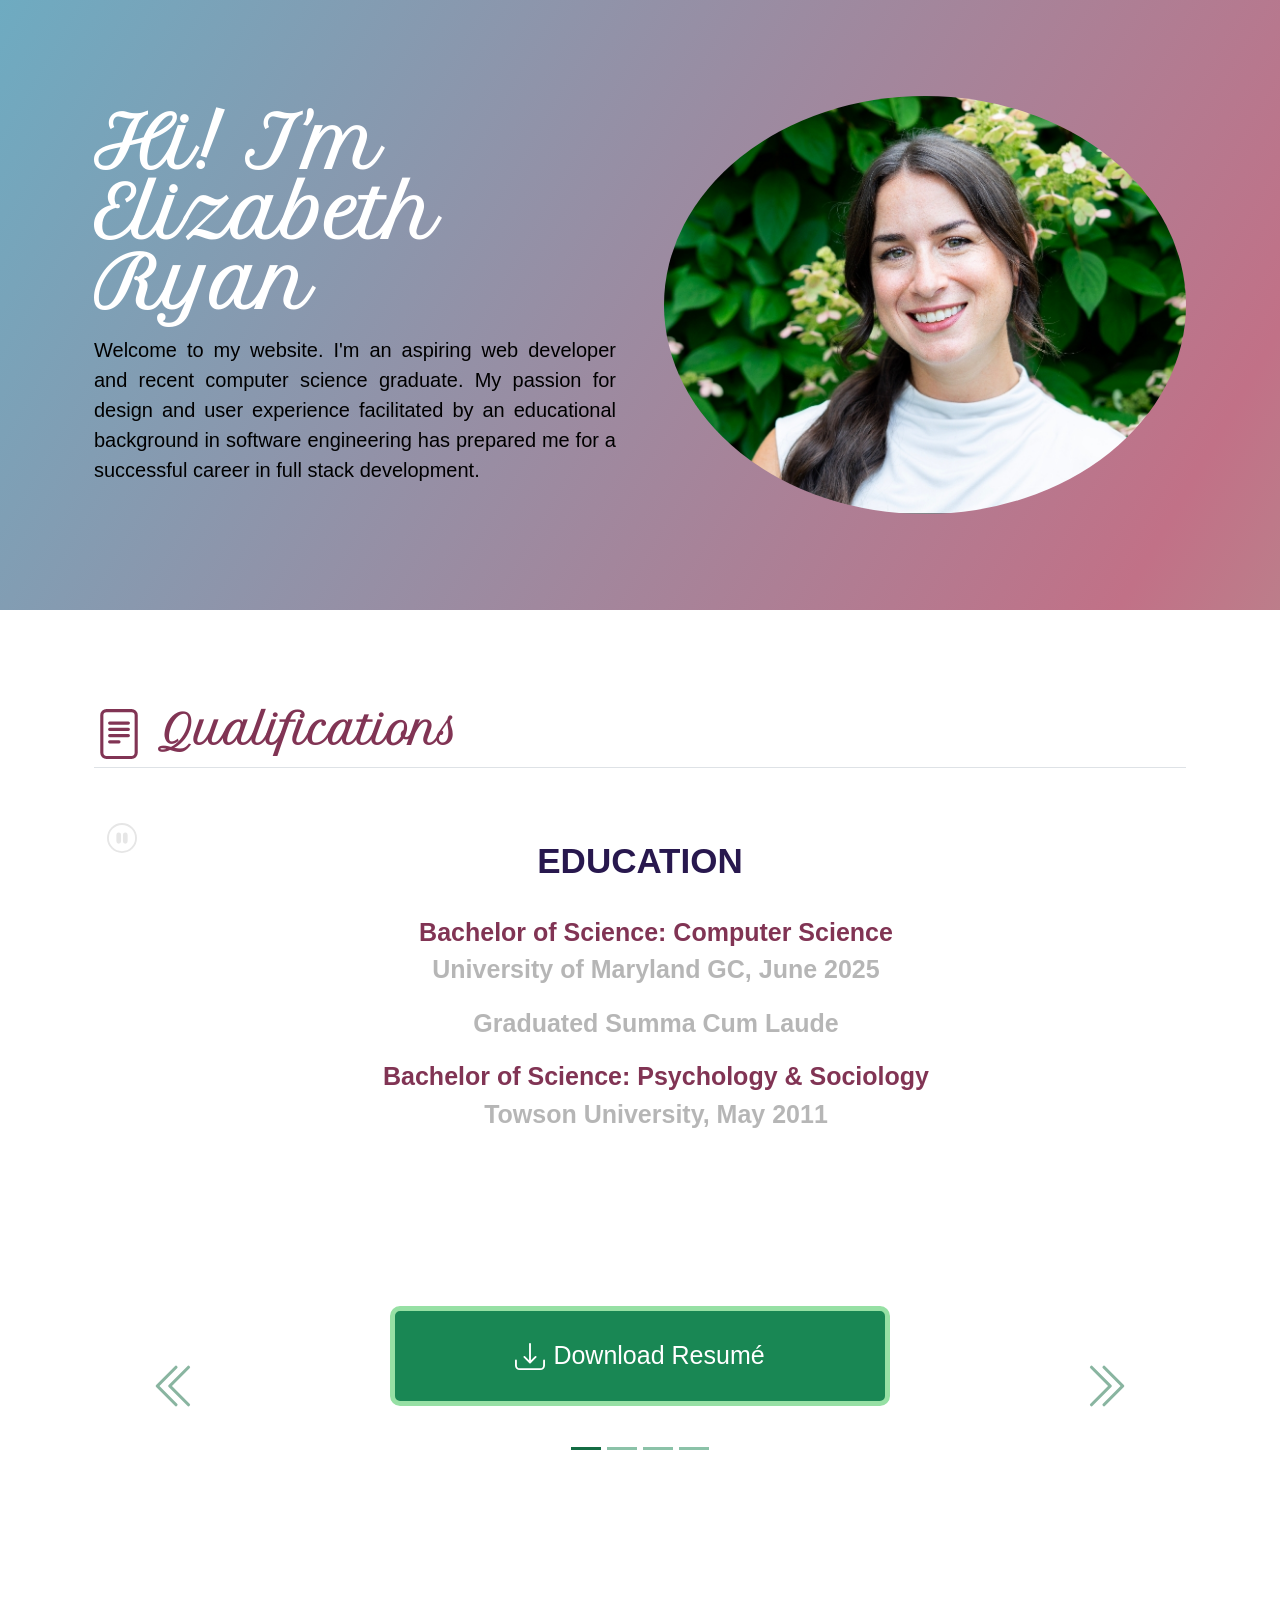
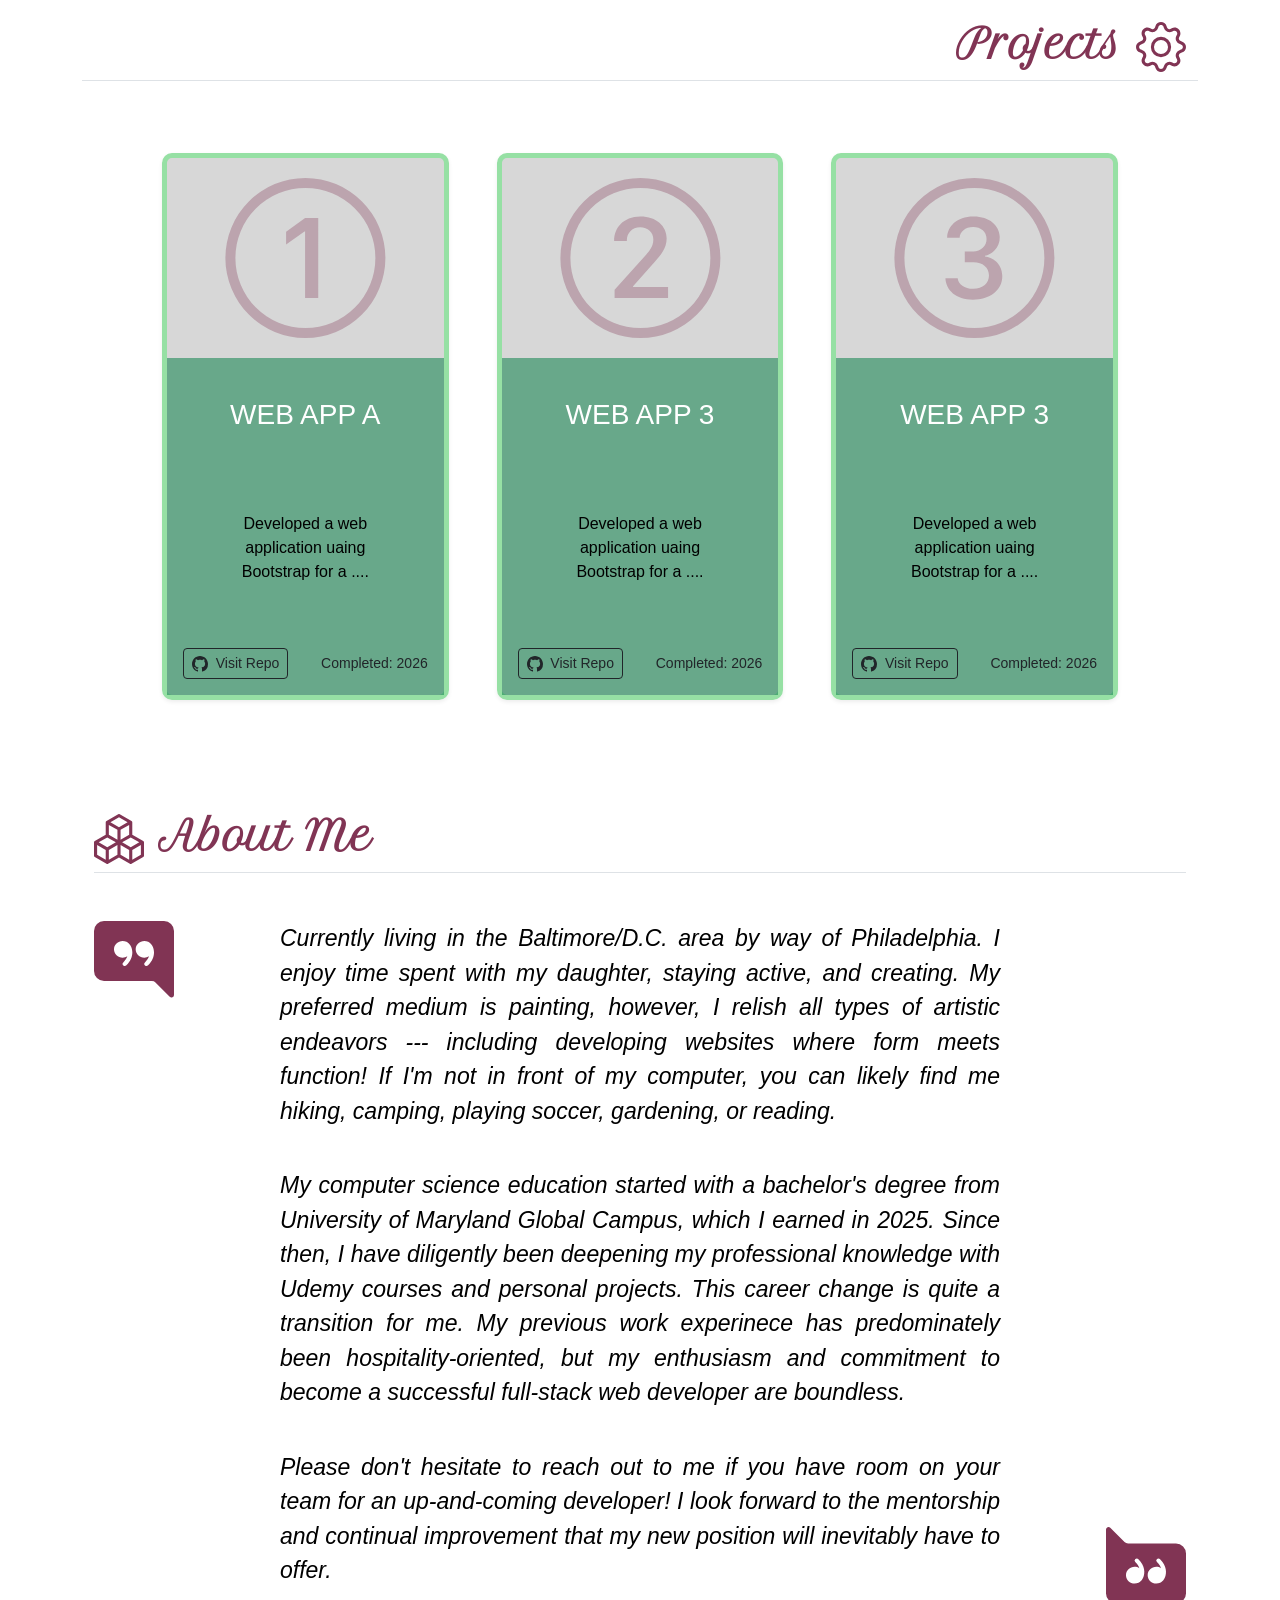
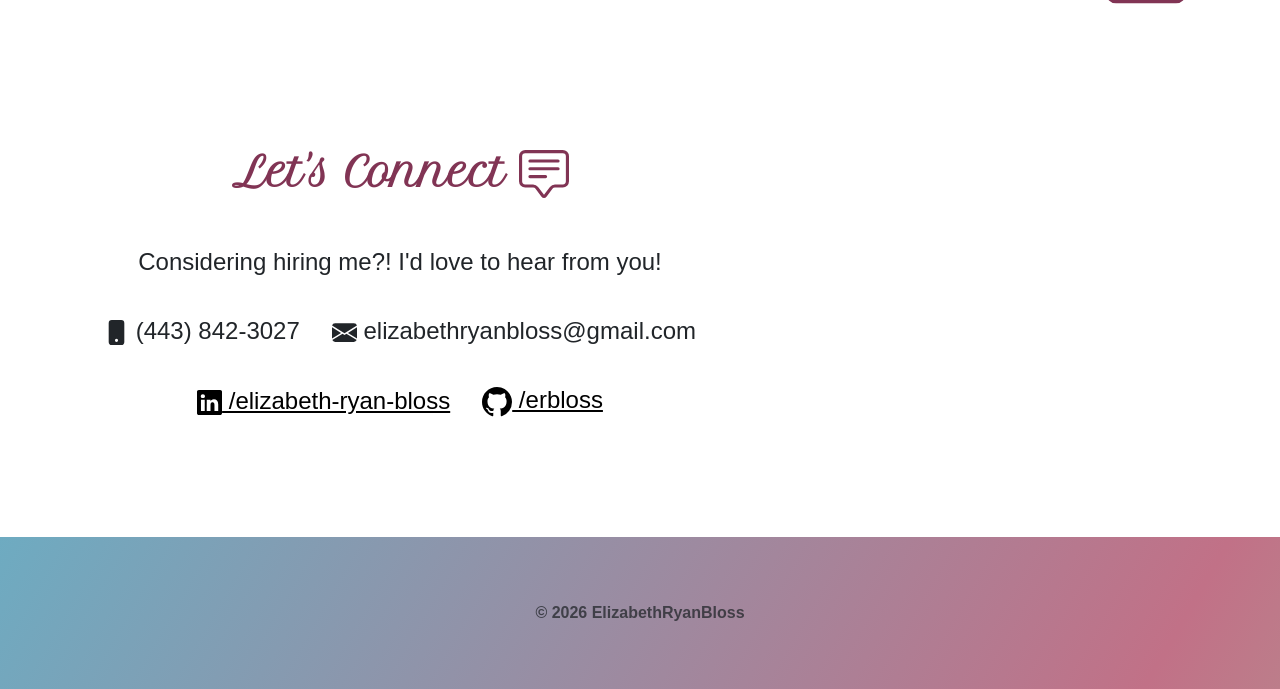
==== index.html @ 9e4987aa "initial commit" ====
<!DOCTYPE html>
<html lang="en">
<head>
    <meta charset="UTF-8">
    <meta name="viewport" content="width=device-width, initial-scale=1.0">
    <title>Elizabeth Ryan Bloss</title>

    <link href="https://cdn.jsdelivr.net/npm/bootstrap@5.3.8/dist/css/bootstrap.min.css" rel="stylesheet" integrity="sha384-sRIl4kxILFvY47J16cr9ZwB07vP4J8+LH7qKQnuqkuIAvNWLzeN8tE5YBujZqJLB" crossorigin="anonymous">

    <link rel="stylesheet" href="./style.css">

    <link rel="preconnect" href="https://fonts.googleapis.com">
    <link rel="preconnect" href="https://fonts.gstatic.com" crossorigin>
    <link href="https://fonts.googleapis.com/css2?family=Petit+Formal+Script&display=swap" rel="stylesheet">
</head>

<body>
    <!-- INTRO: hero section w/ background info -->
    <section id="title" class="gradient-background">
        <div class="container intro-container col-xxl-8 px-4 py-5"> 
            <div class="row flex-lg-row-reverse align-items-center g-5 py-5"> 
                <div class="col-10 col-sm-12 col-lg-6"> 
                    <img src="./images/Headshot_2025.jpg" class="d-block mx-lg-auto img-fluid profile-img" alt="profile picture" width="700" height="500" loading="lazy"> 
                </div> 
                <div class="col-lg-6"> 
                    <h1 class="fw-bold lh-1 mb-3">Hi! I'm Elizabeth Ryan</h1> 
                    <p class="lead">Welcome to my website. I'm an aspiring web developer and recent computer science graduate.  My passion for design and user experience facilitated by an educational background in software engineering has prepared me for a successful career in full stack development. </p> 
                </div> 
            </div> 
        </div>
    </section>

    <!-- Qualifications: education, cerctificates, professional links (github, linkedin, resume pdf)-->
    <section id="qualifications" class="qualifications-section">
        <div class="container px-4 py-5  mt-5" id="featured-3"> 
            <h2 class="pb-2 border-bottom">
                <svg xmlns="http://www.w3.org/2000/svg" width="50" height="50" fill="currentColor" class="bi bi-file-text" viewBox="0 0 16 16">
                    <path d="M5 4a.5.5 0 0 0 0 1h6a.5.5 0 0 0 0-1zm-.5 2.5A.5.5 0 0 1 5 6h6a.5.5 0 0 1 0 1H5a.5.5 0 0 1-.5-.5M5 8a.5.5 0 0 0 0 1h6a.5.5 0 0 0 0-1zm0 2a.5.5 0 0 0 0 1h3a.5.5 0 0 0 0-1z"/>
                    <path d="M2 2a2 2 0 0 1 2-2h8a2 2 0 0 1 2 2v12a2 2 0 0 1-2 2H4a2 2 0 0 1-2-2zm10-1H4a1 1 0 0 0-1 1v12a1 1 0 0 0 1 1h8a1 1 0 0 0 1-1V2a1 1 0 0 0-1-1"/>
                </svg><strong> Qualifications</strong></h2> 
            <div id="myCarousel" class="carousel slide" data-bs-ride="carousel"> 
                <div class="carousel-indicators"> 
                    
                    <button type="button" data-bs-target="#myCarousel" data-bs-slide-to="0" class="active" aria-label="Slide 1" aria-current="true" fill="#e6e6e6"></button> 
                    <button type="button" data-bs-target="#myCarousel" data-bs-slide-to="1" aria-label="Slide 2" class=""></button> 
                    <button type="button" data-bs-target="#myCarousel" data-bs-slide-to="2" aria-label="Slide 3" class=""></button> 
                    <button type="button" data-bs-target="#myCarousel" data-bs-slide-to="3" aria-label="Slide 4" class=""></button>   
                    
                </div>
                

                <div class="carousel-inner"> 

                <div class="carousel-item active"> 
                    <h3><strong>EDUCATION</strong></h3> 
                    <ul>
                        <li>Bachelor of Science: Computer Science
                            <p>University of Maryland GC, June 2025</p>
                            <p>Graduated Summa Cum Laude</p>
                        </li>
                        <li>Bachelor of Science: Psychology & Sociology
                            <p>Towson University, May 2011</p>
                        </li>
                    </ul>
                </div> 

                <div class="carousel-item"> 
                    <h3 class="text-body-emphasis"><strong>CERTIFICATES</strong></h3> 
                    <ul>
                        <li>Complete Full Stack Web Development Bootcamp
                            <p>Udemy, May 2026</p>
                        </li>
                        <li>AI Engineer Core Track: LLM Engineering, RAG, QLoRA, Agents
                            <p>Udemy, January 2026</p>
                        </li>
                    </ul>        
                </div> 

                <div class="carousel-item">
                    <div class="row px-2 px-md-5">
                        <h3 class="text-body-emphasis"><strong>PROGRAMMING TOOLS</strong></h3>

                        <div class="tool-list col-12 col-md-4 col-sm-2">
                            <h4><strong>Frameworks</strong></h4>
                                <p>React</p>
                                <p>Bootstrap</p>
                                <p>Node.js</p>
                                <p>Flask</p>
                        </div>

                        <div class="tool-list col-12 col-md-4 col-sm-2">
                            <h4><strong>Languages</strong></h4>
                                <p>Python</p>
                                <p>Java</p>
                                <p>JavaScript</p>                            
                                <p>HTML</p>
                                <p>CSS</p>
                                <p>C++</p>
                        </div>

                        <div class="tool-list col-12 col-md-4 col-sm-2">
                            <h4><strong>Databases</strong></h4>
                                <p>SQLite</p>
                                <p>PostgreSQL</p>
                                <p>Supabase</p>
                        </div>
                    </div>
                </div>

                <div class="carousel-item">
                    <div class="container text-center">
                        <h3 class="text-body-emphasis mb-4"><strong>RELEVANT SKILLS</strong></h3>

                        <div class="row justify-content-center">
                            <div class="col-12 col-md-4">
                                <p>Responsive Design</p>
                                <p>Software Development</p>
                                <p>LLMs</p>
                                <p>Problem-Solving</p>
                            </div>

                            <div class="col-12 col-md-4">
                                <p>Data Structures + Algorithms</p>
                                <p>Testing + Debugging</p>
                                <p>Agile + CI/CD + Version Control</p>
                                <p>RESTful API's</p>
                            </div>
                        </div>
                    </div>
                </div>

            <button class="carousel-control-prev align-items-end" type="button"data-bs-target="#myCarousel" data-bs-slide="prev"> 
                <svg xmlns="http://www.w3.org/2000/svg" width="50" height="60" fill="#146c43" class="bi bi-chevron-double-left" viewBox="0 0 16 16">
                <path fill-rule="evenodd" d="M8.354 1.646a.5.5 0 0 1 0 .708L2.707 8l5.647 5.646a.5.5 0 0 1-.708.708l-6-6a.5.5 0 0 1 0-.708l6-6a.5.5 0 0 1 .708 0"/>
                <path fill-rule="evenodd" d="M12.354 1.646a.5.5 0 0 1 0 .708L6.707 8l5.647 5.646a.5.5 0 0 1-.708.708l-6-6a.5.5 0 0 1 0-.708l6-6a.5.5 0 0 1 .708 0"/>
                </svg>
                <span class="visually-hidden">Previous</span> 
            </button> 

            <button class="carousel-control-next align-items-end" type="button" data-bs-target="#myCarousel" data-bs-slide="next"> 
                <svg xmlns="http://www.w3.org/2000/svg" width="50" height="60" fill="#146c43" class="bi bi-chevron-double-right" viewBox="0 0 16 16">
                <path fill-rule="evenodd" d="M3.646 1.646a.5.5 0 0 1 .708 0l6 6a.5.5 0 0 1 0 .708l-6 6a.5.5 0 0 1-.708-.708L9.293 8 3.646 2.354a.5.5 0 0 1 0-.708"/>
                <path fill-rule="evenodd" d="M7.646 1.646a.5.5 0 0 1 .708 0l6 6a.5.5 0 0 1 0 .708l-6 6a.5.5 0 0 1-.708-.708L13.293 8 7.646 2.354a.5.5 0 0 1 0-.708"/>
                </svg>
                <span class="visually-hidden">Next</span> 
            </button> 

            <button id="pauseBtn" class="btn me-2">
                <svg xmlns="http://www.w3.org/2000/svg" width="30" height="30" fill="#e6e6e6" class="bi bi-pause-circle" viewBox="0 0 16 16">
                    <path d="M8 15A7 7 0 1 1 8 1a7 7 0 0 1 0 14m0 1A8 8 0 1 0 8 0a8 8 0 0 0 0 16"/>
                    <path d="M5 6.25a1.25 1.25 0 1 1 2.5 0v3.5a1.25 1.25 0 1 1-2.5 0zm3.5 0a1.25 1.25 0 1 1 2.5 0v3.5a1.25 1.25 0 1 1-2.5 0z"/>
                </svg>
            </button>
            
            <div class="resume-btn btn-success">
                <a href="./assets/Resume_ElizabethBloss.pdf" download class="btn btn-success d-inline-flex align-items-center gap-2">
                    <svg xmlns="http://www.w3.org/2000/svg" width="30" height="30" fill="#fff" class="bi bi-download" viewBox="0 0 16 16">
                        <path d="M.5 9.9a.5.5 0 0 1 .5.5v2.6A1.5 1.5 0 0 0 2.5 14.5h11a1.5 1.5 0 0 0 1.5-1.5v-2.6a.5.5 0 0 1 1 0v2.6A2.5 2.5 0 0 1 13.5 15.5h-11A2.5 2.5 0 0 1 0 13v-2.6a.5.5 0 0 1 .5-.5"/>
                        <path d="M7.646 11.854a.5.5 0 0 0 .708 0l3-3a.5.5 0 0 0-.708-.708L8.5 10.293V1.5a.5.5 0 0 0-1 0v8.793L5.354 8.146a.5.5 0 1 0-.708.708z"/>
                    </svg> Download Resumé
                </a>
            </div>
        </div> 
    </section>
  
    <!-- PROJECT SHOWCASE: description and links -->
    <section id="projects" class="project-section">
        <div class="container px-4 py-5"> 
            <!-- Three columns of text --> 
            <div class="row mt-5"> 
                <h2 class="pb-2 border-bottom"><strong>Projects </strong>
                    <svg xmlns="http://www.w3.org/2000/svg" width="50" height="50" fill="currentColor" class="bi bi-gear" viewBox="0 0 16 16">
                        <path d="M8 4.754a3.246 3.246 0 1 0 0 6.492 3.246 3.246 0 0 0 0-6.492M5.754 8a2.246 2.246 0 1 1 4.492 0 2.246 2.246 0 0 1-4.492 0"/>
                        <path d="M9.796 1.343c-.527-1.79-3.065-1.79-3.592 0l-.094.319a.873.873 0 0 1-1.255.52l-.292-.16c-1.64-.892-3.433.902-2.54 2.541l.159.292a.873.873 0 0 1-.52 1.255l-.319.094c-1.79.527-1.79 3.065 0 3.592l.319.094a.873.873 0 0 1 .52 1.255l-.16.292c-.892 1.64.901 3.434 2.541 2.54l.292-.159a.873.873 0 0 1 1.255.52l.094.319c.527 1.79 3.065 1.79 3.592 0l.094-.319a.873.873 0 0 1 1.255-.52l.292.16c1.64.893 3.434-.902 2.54-2.541l-.159-.292a.873.873 0 0 1 .52-1.255l.319-.094c1.79-.527 1.79-3.065 0-3.592l-.319-.094a.873.873 0 0 1-.52-1.255l.16-.292c.893-1.64-.902-3.433-2.541-2.54l-.292.159a.873.873 0 0 1-1.255-.52zm-2.633.283c.246-.835 1.428-.835 1.674 0l.094.319a1.873 1.873 0 0 0 2.693 1.115l.291-.16c.764-.415 1.6.42 1.184 1.185l-.159.292a1.873 1.873 0 0 0 1.116 2.692l.318.094c.835.246.835 1.428 0 1.674l-.319.094a1.873 1.873 0 0 0-1.115 2.693l.16.291c.415.764-.42 1.6-1.185 1.184l-.291-.159a1.873 1.873 0 0 0-2.693 1.116l-.094.318c-.246.835-1.428.835-1.674 0l-.094-.319a1.873 1.873 0 0 0-2.692-1.115l-.292.16c-.764.415-1.6-.42-1.184-1.185l.159-.291A1.873 1.873 0 0 0 1.945 8.93l-.319-.094c-.835-.246-.835-1.428 0-1.674l.319-.094A1.873 1.873 0 0 0 3.06 4.377l-.16-.292c-.415-.764.42-1.6 1.185-1.184l.292.159a1.873 1.873 0 0 0 2.692-1.115z"/>
                    </svg></h2>
                <div class="project-row pt-10">

                   <div class="row row-cols-1 row-cols-sm-2 row-cols-md-3 g-3"> 
                    
                    <div class="col d-flex justify-content-center"> 
                        <div class="card shadow-sm"> 
                            <svg xmlns="http://www.w3.org/2000/svg" class="bi bi-1-circle" viewBox="0 0 16 16">
                                <path d="M1 8a7 7 0 1 0 14 0A7 7 0 0 0 1 8m15 0A8 8 0 1 1 0 8a8 8 0 0 1 16 0M9.283 4.002V12H7.971V5.338h-.065L6.072 6.656V5.385l1.899-1.383z"/>
                            </svg> 
                            <div class="card-body"> 
                                <h3>WEB APP A</h3>
                                <p class="card-text">Developed a web application uaing Bootstrap for a ....</p> 
                                <div class="d-flex justify-content-between align-items-center"> 
                                    <div class="btn-group"> 
                                        <button type="button" class="btn btn-sm btn-outline-dark">
                                            <svg xmlns="http://www.w3.org/2000/svg" width="16" height="16" fill="currentColor" class="bi bi-github" viewBox="0 0 16 16">
                                                <path d="M8 0C3.58 0 0 3.58 0 8c0 3.54 2.29 6.53 5.47 7.59.4.07.55-.17.55-.38 0-.19-.01-.82-.01-1.49-2.01.37-2.53-.49-2.69-.94-.09-.23-.48-.94-.82-1.13-.28-.15-.68-.52-.01-.53.63-.01 1.08.58 1.23.82.72 1.21 1.87.87 2.33.66.07-.52.28-.87.51-1.07-1.78-.2-3.64-.89-3.64-3.95 0-.87.31-1.59.82-2.15-.08-.2-.36-1.02.08-2.12 0 0 .67-.21 2.2.82.64-.18 1.32-.27 2-.27s1.36.09 2 .27c1.53-1.04 2.2-.82 2.2-.82.44 1.1.16 1.92.08 2.12.51.56.82 1.27.82 2.15 0 3.07-1.87 3.75-3.65 3.95.29.25.54.73.54 1.48 0 1.07-.01 1.93-.01 2.2 0 .21.15.46.55.38A8.01 8.01 0 0 0 16 8c0-4.42-3.58-8-8-8"/>
                                            </svg> &nbsp;Visit Repo</button> 
                                    </div> 
                                    <small class="small-text">Completed: 2026</small> 
                                </div> 
                            </div> 
                        </div> 
                    </div> 

                    <div class="col d-flex justify-content-center"> 
                        <div class="card shadow-sm"> 
                            <svg xmlns="http://www.w3.org/2000/svg" class="bi bi-2-circle" viewBox="0 0 16 16">
                                <path d="M1 8a7 7 0 1 0 14 0A7 7 0 0 0 1 8m15 0A8 8 0 1 1 0 8a8 8 0 0 1 16 0M6.646 6.24v.07H5.375v-.064c0-1.213.879-2.402 2.637-2.402 1.582 0 2.613.949 2.613 2.215 0 1.002-.6 1.667-1.287 2.43l-.096.107-1.974 2.22v.077h3.498V12H5.422v-.832l2.97-3.293c.434-.475.903-1.008.903-1.705 0-.744-.557-1.236-1.313-1.236-.843 0-1.336.615-1.336 1.306"/>
                            </svg>
                            <div class="card-body"> 
                                <h3>WEB APP 3</h3>
                                <p class="card-text">Developed a web application uaing Bootstrap for a ....</p> 
                                <div class="d-flex justify-content-between align-items-center"> 
                                    <div class="btn-group"> 
                                        <button type="button" class="btn btn-sm btn-outline-dark">
                                            <svg xmlns="http://www.w3.org/2000/svg" width="16" height="16" fill="currentColor" class="bi bi-github" viewBox="0 0 16 16">
                                                <path d="M8 0C3.58 0 0 3.58 0 8c0 3.54 2.29 6.53 5.47 7.59.4.07.55-.17.55-.38 0-.19-.01-.82-.01-1.49-2.01.37-2.53-.49-2.69-.94-.09-.23-.48-.94-.82-1.13-.28-.15-.68-.52-.01-.53.63-.01 1.08.58 1.23.82.72 1.21 1.87.87 2.33.66.07-.52.28-.87.51-1.07-1.78-.2-3.64-.89-3.64-3.95 0-.87.31-1.59.82-2.15-.08-.2-.36-1.02.08-2.12 0 0 .67-.21 2.2.82.64-.18 1.32-.27 2-.27s1.36.09 2 .27c1.53-1.04 2.2-.82 2.2-.82.44 1.1.16 1.92.08 2.12.51.56.82 1.27.82 2.15 0 3.07-1.87 3.75-3.65 3.95.29.25.54.73.54 1.48 0 1.07-.01 1.93-.01 2.2 0 .21.15.46.55.38A8.01 8.01 0 0 0 16 8c0-4.42-3.58-8-8-8"/>
                                            </svg> &nbsp;Visit Repo</button> 
                                    </div> 
                                    <small class="small-text">Completed: 2026</small> 
                                </div> 
                            </div> 
                        </div> 
                    </div> 

                    <div class="col d-flex justify-content-center"> 
                        <div class="card shadow-sm"> 
                            <svg xmlns="http://www.w3.org/2000/svg" class="bi bi-3-circle" viewBox="0 0 16 16">
                                <path d="M7.918 8.414h-.879V7.342h.838c.78 0 1.348-.522 1.342-1.237 0-.709-.563-1.195-1.348-1.195-.79 0-1.312.498-1.348 1.055H5.275c.036-1.137.95-2.115 2.625-2.121 1.594-.012 2.608.885 2.637 2.062.023 1.137-.885 1.776-1.482 1.875v.07c.703.07 1.71.64 1.734 1.917.024 1.459-1.277 2.396-2.93 2.396-1.705 0-2.707-.967-2.754-2.144H6.33c.059.597.68 1.06 1.541 1.066.973.006 1.6-.563 1.588-1.354-.006-.779-.621-1.318-1.541-1.318"/>
                                <path d="M16 8A8 8 0 1 1 0 8a8 8 0 0 1 16 0M1 8a7 7 0 1 0 14 0A7 7 0 0 0 1 8"/>
                            </svg>
                            <div class="card-body"> 
                                <h3>WEB APP 3</h3>
                                <p class="card-text">Developed a web application uaing Bootstrap for a ....</p> 
                                <div class="d-flex justify-content-between align-items-center"> 
                                    <div class="btn-group"> 
                                        <button type="button" class="btn btn-sm btn-outline-dark">
                                            <svg xmlns="http://www.w3.org/2000/svg" width="16" height="16" fill="currentColor" class="bi bi-github" viewBox="0 0 16 16">
                                                <path d="M8 0C3.58 0 0 3.58 0 8c0 3.54 2.29 6.53 5.47 7.59.4.07.55-.17.55-.38 0-.19-.01-.82-.01-1.49-2.01.37-2.53-.49-2.69-.94-.09-.23-.48-.94-.82-1.13-.28-.15-.68-.52-.01-.53.63-.01 1.08.58 1.23.82.72 1.21 1.87.87 2.33.66.07-.52.28-.87.51-1.07-1.78-.2-3.64-.89-3.64-3.95 0-.87.31-1.59.82-2.15-.08-.2-.36-1.02.08-2.12 0 0 .67-.21 2.2.82.64-.18 1.32-.27 2-.27s1.36.09 2 .27c1.53-1.04 2.2-.82 2.2-.82.44 1.1.16 1.92.08 2.12.51.56.82 1.27.82 2.15 0 3.07-1.87 3.75-3.65 3.95.29.25.54.73.54 1.48 0 1.07-.01 1.93-.01 2.2 0 .21.15.46.55.38A8.01 8.01 0 0 0 16 8c0-4.42-3.58-8-8-8"/>
                                            </svg> &nbsp;Visit Repo</button> 
                                    </div> 
                                    <small class="small-text">Completed: 2026</small> 
                                </div> 
                            </div> 
                        </div> 
                    </div> 

                </div>
            </div><!-- /.row --> 
        </div>
    </section>

    <!-- ABOUT ME: personal interests -->
    <section id="about" class="container px-4">
 
        <h2 class="pb-2 border-bottom">
            <svg xmlns="http://www.w3.org/2000/svg" width="50" height="50" fill="currentColor" class="bi bi-boxes" viewBox="0 0 16 16">
            <path d="M7.752.066a.5.5 0 0 1 .496 0l3.75 2.143a.5.5 0 0 1 .252.434v3.995l3.498 2A.5.5 0 0 1 16 9.07v4.286a.5.5 0 0 1-.252.434l-3.75 2.143a.5.5 0 0 1-.496 0l-3.502-2-3.502 2.001a.5.5 0 0 1-.496 0l-3.75-2.143A.5.5 0 0 1 0 13.357V9.071a.5.5 0 0 1 .252-.434L3.75 6.638V2.643a.5.5 0 0 1 .252-.434zM4.25 7.504 1.508 9.071l2.742 1.567 2.742-1.567zM7.5 9.933l-2.75 1.571v3.134l2.75-1.571zm1 3.134 2.75 1.571v-3.134L8.5 9.933zm.508-3.996 2.742 1.567 2.742-1.567-2.742-1.567zm2.242-2.433V3.504L8.5 5.076V8.21zM7.5 8.21V5.076L4.75 3.504v3.134zM5.258 2.643 8 4.21l2.742-1.567L8 1.076zM15 9.933l-2.75 1.571v3.134L15 13.067zM3.75 14.638v-3.134L1 9.933v3.134z"/>
            </svg>
            <strong> About Me</strong>
        </h2>
        <div class="row mt-5">
            <div class="col col-2 quote-icon-start">
                <svg xmlns="http://www.w3.org/2000/svg" height="5rem" width="5rem"fill="#813454" class="bi bi-chat-right-quote-fill" viewBox="0 0 16 16">
                    <path d="M16 2a2 2 0 0 0-2-2H2a2 2 0 0 0-2 2v8a2 2 0 0 0 2 2h9.586a1 1 0 0 1 .707.293l2.853 2.853a.5.5 0 0 0 .854-.353zM7.194 4.766q.13.188.227.401c.428.948.393 2.377-.942 3.706a.446.446 0 0 1-.612.01.405.405 0 0 1-.011-.59c.419-.416.672-.831.809-1.22-.269.165-.588.26-.93.26C4.775 7.333 4 6.587 4 5.667S4.776 4 5.734 4c.271 0 .528.06.756.166l.008.004c.169.07.327.182.469.324q.128.125.227.272M11 7.073c-.269.165-.588.26-.93.26-.958 0-1.735-.746-1.735-1.666S9.112 4 10.069 4c.271 0 .528.06.756.166l.008.004c.17.07.327.182.469.324q.128.125.227.272.131.188.228.401c.428.948.392 2.377-.942 3.706a.446.446 0 0 1-.613.01.405.405 0 0 1-.011-.59c.42-.416.672-.831.81-1.22z"/>
                </svg>
            </div>

            <div class="col col-8 about-context">
                <p>
                    Currently living in the Baltimore/D.C. area by way of Philadelphia.  I enjoy time spent with my daughter,  staying active, and creating.  My preferred medium is painting, however, I relish all types of artistic endeavors --- including developing websites where form meets function!  If I'm not in front of my computer, you can likely find me hiking, camping, playing soccer, gardening, or reading.
                </p>
            </br>
                <p>
                   My computer science education started with a bachelor's degree from University of Maryland Global Campus, which I earned in 2025.  Since then, I have diligently been deepening my professional knowledge with Udemy courses and personal projects.  This career change is quite a transition for me. My previous work experinece has predominately been hospitality-oriented, but my enthusiasm and commitment to become a successful full-stack web developer are boundless.
                </p>
            </br>
                <p>
                    Please don't hesitate to reach out to me if you have room on your team for an up-and-coming developer!  I look forward to the mentorship and continual improvement that my new position will inevitably have to offer.
                </p>
            </div>
    
            <div class="col col-2 quote-icon-end" style="text-align: right; transform:scale(1,-1);">
                <svg xmlns="http://www.w3.org/2000/svg" height="5rem" width="5rem" fill="#813454" class="bi bi-chat-left-quote-fill" viewBox="0 0 16 16">
                        <path d="M0 2a2 2 0 0 1 2-2h12a2 2 0 0 1 2 2v8a2 2 0 0 1-2 2H4.414a1 1 0 0 0-.707.293L.854 15.146A.5.5 0 0 1 0 14.793zm7.194 2.766a1.7 1.7 0 0 0-.227-.272 1.5 1.5 0 0 0-.469-.324l-.008-.004A1.8 1.8 0 0 0 5.734 4C4.776 4 4 4.746 4 5.667c0 .92.776 1.666 1.734 1.666.343 0 .662-.095.931-.26-.137.389-.39.804-.81 1.22a.405.405 0 0 0 .011.59c.173.16.447.155.614-.01 1.334-1.329 1.37-2.758.941-3.706a2.5 2.5 0 0 0-.227-.4zM11 7.073c-.136.389-.39.804-.81 1.22a.405.405 0 0 0 .012.59c.172.16.446.155.613-.01 1.334-1.329 1.37-2.758.942-3.706a2.5 2.5 0 0 0-.228-.4 1.7 1.7 0 0 0-.227-.273 1.5 1.5 0 0 0-.469-.324l-.008-.004A1.8 1.8 0 0 0 10.07 4c-.957 0-1.734.746-1.734 1.667 0 .92.777 1.666 1.734 1.666.343 0 .662-.095.931-.26z"/>
                </svg>    
            </div>

        </div>
    </section>
       
    <!-- CONNECT: linked in, phone, email-->
    <section id="connect" class="connect-section">
        <div class="container px-4 pt-5 mt-5" style="text-align: center"> 
                <h2 class="px-2 pt-5 pb-2"><strong>Let's Connect </strong>
                    <svg xmlns="http://www.w3.org/2000/svg" width="50" height="50" fill="currentColor" class="bi bi-chat-square-text" viewBox="0 0 16 16">
                        <path d="M14 1a1 1 0 0 1 1 1v8a1 1 0 0 1-1 1h-2.5a2 2 0 0 0-1.6.8L8 14.333 6.1 11.8a2 2 0 0 0-1.6-.8H2a1 1 0 0 1-1-1V2a1 1 0 0 1 1-1zM2 0a2 2 0 0 0-2 2v8a2 2 0 0 0 2 2h2.5a1 1 0 0 1 .8.4l1.9 2.533a1 1 0 0 0 1.6 0l1.9-2.533a1 1 0 0 1 .8-.4H14a2 2 0 0 0 2-2V2a2 2 0 0 0-2-2z"/>
                        <path d="M3 3.5a.5.5 0 0 1 .5-.5h9a.5.5 0 0 1 0 1h-9a.5.5 0 0 1-.5-.5M3 6a.5.5 0 0 1 .5-.5h9a.5.5 0 0 1 0 1h-9A.5.5 0 0 1 3 6m0 2.5a.5.5 0 0 1 .5-.5h5a.5.5 0 0 1 0 1h-5a.5.5 0 0 1-.5-.5"/>
                    </svg>
                </h2>
            
                <div class="py-3 my-4">
                    <h4 class="mb-4" style="text-align:center">Considering hiring me?! I'd love to hear from you!</h3>     
                <ul class="nav justify-content-center align-items-center pb-3 mb-3"> 

                    <li class="nav-item p-3" style="text-align: center">
                        <h4><svg xmlns="http://www.w3.org/2000/svg" width="25" height="25" fill="currentColor" class="bi bi-phone-fill" viewBox="0 0 16 16">
                        <path d="M3 2a2 2 0 0 1 2-2h6a2 2 0 0 1 2 2v12a2 2 0 0 1-2 2H5a2 2 0 0 1-2-2zm6 11a1 1 0 1 0-2 0 1 1 0 0 0 2 0"/>
                        </svg> (443) 842-3027</h4>
                    </li>
                    
                    <li class="nav-item p-3" style="text-align: center">
                        <h4><svg xmlns="http://www.w3.org/2000/svg" width="25" height="25" fill="currentColor" class="bi bi-envelope-fill" viewBox="0 0 16 16">
                        <path d="M.05 3.555A2 2 0 0 1 2 2h12a2 2 0 0 1 1.95 1.555L8 8.414zM0 4.697v7.104l5.803-3.558zM6.761 8.83l-6.57 4.027A2 2 0 0 0 2 14h12a2 2 0 0 0 1.808-1.144l-6.57-4.027L8 9.586zm3.436-.586L16 11.801V4.697z"/>
                        </svg> elizabethryanbloss@gmail.com</h4>
                    </li> 

                    <li class="nav-item p-3" style="text-align: center">
                        <h4><a href="https://www.linkedin.com/in/elizabeth-ryan-bloss" style="color: black">
                        <svg xmlns="http://www.w3.org/2000/svg" width="25" height="25" fill="currentColor" class="bi bi-linkedin" viewBox="0 0 16 16">
                        <path d="M0 1.146C0 .513.526 0 1.175 0h13.65C15.474 0 16 .513 16 1.146v13.708c0 .633-.526 1.146-1.175 1.146H1.175C.526 16 0 15.487 0 14.854zm4.943 12.248V6.169H2.542v7.225zm-1.2-8.212c.837 0 1.358-.554 1.358-1.248-.015-.709-.52-1.248-1.342-1.248S2.4 3.226 2.4 3.934c0 .694.521 1.248 1.327 1.248zm4.908 8.212V9.359c0-.216.016-.432.08-.586.173-.431.568-.878 1.232-.878.869 0 1.216.662 1.216 1.634v3.865h2.401V9.25c0-2.22-1.184-3.252-2.764-3.252-1.274 0-1.845.7-2.165 1.193v.025h-.016l.016-.025V6.169h-2.4c.03.678 0 7.225 0 7.225z"/>
                        </svg> /elizabeth-ryan-bloss</a></h4>
                    </li>

                    <li class="nav-item p-3" style="text-align: center">
                        <h4><a href="https://github.com/erbloss" style="color: black">
                        <svg xmlns="http://www.w3.org/2000/svg" width="30" height="30" fill="currentColor" class="bi bi-github" viewBox="0 0 16 16">
                            <path d="M8 0C3.58 0 0 3.58 0 8c0 3.54 2.29 6.53 5.47 7.59.4.07.55-.17.55-.38 0-.19-.01-.82-.01-1.49-2.01.37-2.53-.49-2.69-.94-.09-.23-.48-.94-.82-1.13-.28-.15-.68-.52-.01-.53.63-.01 1.08.58 1.23.82.72 1.21 1.87.87 2.33.66.07-.52.28-.87.51-1.07-1.78-.2-3.64-.89-3.64-3.95 0-.87.31-1.59.82-2.15-.08-.2-.36-1.02.08-2.12 0 0 .67-.21 2.2.82.64-.18 1.32-.27 2-.27s1.36.09 2 .27c1.53-1.04 2.2-.82 2.2-.82.44 1.1.16 1.92.08 2.12.51.56.82 1.27.82 2.15 0 3.07-1.87 3.75-3.65 3.95.29.25.54.73.54 1.48 0 1.07-.01 1.93-.01 2.2 0 .21.15.46.55.38A8.01 8.01 0 0 0 16 8c0-4.42-3.58-8-8-8"/>
                        </svg> /erbloss</a></h4>
                    </li>
                </ul> 
            </div> 
        </div>
    </section>

    <!-- Footer with copyright -->
    <section id="footer" class="footer-section gradient-background">
        <div class="container px-4 py-5  mt-5">
            <footer>
                <p class="text-center text-body-secondary pt-3"><strong>© 2026 ElizabethRyanBloss</strong></p> 
            </footer>
        </div>
    </section>

<script src="https://cdn.jsdelivr.net/npm/bootstrap@5.3.8/dist/js/bootstrap.bundle.min.js" integrity="sha384-FKyoEForCGlyvwx9Hj09JcYn3nv7wiPVlz7YYwJrWVcXK/BmnVDxM+D2scQbITxI" crossorigin="anonymous"></script>

</body>

</html>
---- style.css ----
/* Color Theme Swatches in Hex */
.personal_profile_site-1-hex { color: #96E0A4; }
.personal_profile_site-2-hex { color: #c17187; }
.personal_profile_site-3-hex { color: #813454; }
.personal_profile_site-4-hex { color: #28184e; }
.personal_profile_site-5-hex { color: #314e36; };
.personal_profile_site-6-hex { color: #605f5f40; };

.personal_profile_site-7-hex { color: #198754; } /* success green */

/* background ------------------ */
.gradient-background {
  background: linear-gradient(300deg, #96E0A4, #c17187, #6eabc1);
  background-size: 180% 180%;
  animation: gradient-animation 18s ease infinite;
}

@keyframes gradient-animation {
  0% {
    background-position: 0% 50%;
  }
  50% {
    background-position: 100% 50%;
  }
  100% {
    background-position: 0% 50%;
  }
}


/* standard components ------------*/
body {
  
  font-family:'Gill Sans', 'Gill Sans MT', Calibri, 'Trebuchet MS', sans-serif;
}

h1{
  font-size: 70px;
  font-family: "petit formal script";
  color: white;
}

h2 {
    color: #813454;
    font-size: 40px;
    font-family: "petit formal script";
}

h3 {
  padding: 1.5rem;
  color: #28184e;
}

p {
  color:#605f5f75;
}


/* Intro section -----------------*/
.profile-img {
  border-radius: 50%;
}

.intro-container p {
  color: black;
  font-size: 20px;
  text-align: justify;
}

/* Qualifications section ---------*/
#myCarousel {
  position: relative;
  height: 700px;
  padding-top: 40px;
}

.carousel-inner {
  padding-bottom: 0px;
  height:600px;
  
 }

.carousel-item {
  justify-content: center;
  text-align: center;
  font-weight: bold;
  font-size: larger;
}

.carousel-item li {
  list-style: none;
  font-size: 25px;
  color:#813454;
}

.carousel-item  h3 {
  font-size: 35px;
}

.carousel-item  h4{
  font-size: 30px;
  color:#813454;
}

.carousel-item  p {
  font-size: 25px;
}

.carousel-indicators [data-bs-target] {
    background-color: #198754; 
}

.carousel-indicators .active {
    background-color: #146c43; 
}

.resume-btn {
  position: absolute;
  bottom: 10px;
  left:50%;
  transform: translateX(-50%);
  z-index: 10;
  text-align: bottom;
}

.resume-btn > a {
  width: 20em;
  height: 4em;
  justify-content: center;
  border:#96E0A4 solid 5px;
  border-radius: 10px;
  font-size: 25px;
}


/* Project section --------------- */
.project- {
  background-color: #96e0a45f;
}
.project-row {
  display: flex; 
  flex-wrap: wrap; 
  justify-content: center; 
  text-align:center;
  padding: 4rem;
}

.project-row p {
  padding: 3rem 3rem;
  color: black;
}

.project-row a {
  background-color: #314e3699;
}

.project-section h2 {
  text-align: right;
}

.project-section h3 {
  color:white;
}


/* Cards */
.card-body {
  background-color: #19875494;
}

.card:hover {
  border-color: #198754;
}

.card {
  border:#96E0A4 solid 5px;
  border-radius: 10px;
  width: 90%;
  background-color: #605f5f40;
}

.card > svg {
  padding: 20px;
  fill:#81345450;
  width: 100%;
  height: 200px;
  
}
.card-text {
  color: white;
}


/* About section ----------------*/
.about-context > p {
  font-size: 23px;
  font-style:italic;
  color:black;
  text-align: justify;
}


/* Contact section + footer ------*/
.connect-section {
  width:30%;
  min-width:800px;
  justify-self: center;
  align-items: center;
  text-align: center;
}

.footer-container{
  height: 50px;
  color: white;
}


/* Media Queries ----------------*/

@media 
(min-width:400px) and 
(max-width: 991px) {

  .project-row .col {
    flex-direction: column;
    width: 100%;
    justify-content: center;
    align-items: center;
  }

  .project-section h2 {
  text-align: center;
  }

  .resume-btn > a{
    max-width: 200px;
  }

  h2 {
    text-align: center
  }

  .intro-container {
    align-items: center;
    text-align: center;
  }

  .about-context > p {
    font-size: 20px;
    padding-left: 15px;
  }
}

@media 
(max-width: 768px) {

  .carousel-item {
    height: auto;
    padding: 1rem;
  }

  .carousel-inner {
    overflow: visible;
  }
  
  .carousel-item h4{
    font-size: 1.2rem;
  }

  .carousel-item p,
  .carousel-item li {
    font-size: 1.2rem;
    line-height: 1.4;
  }

  .tool-list {
    margin: 30px;
  }
}
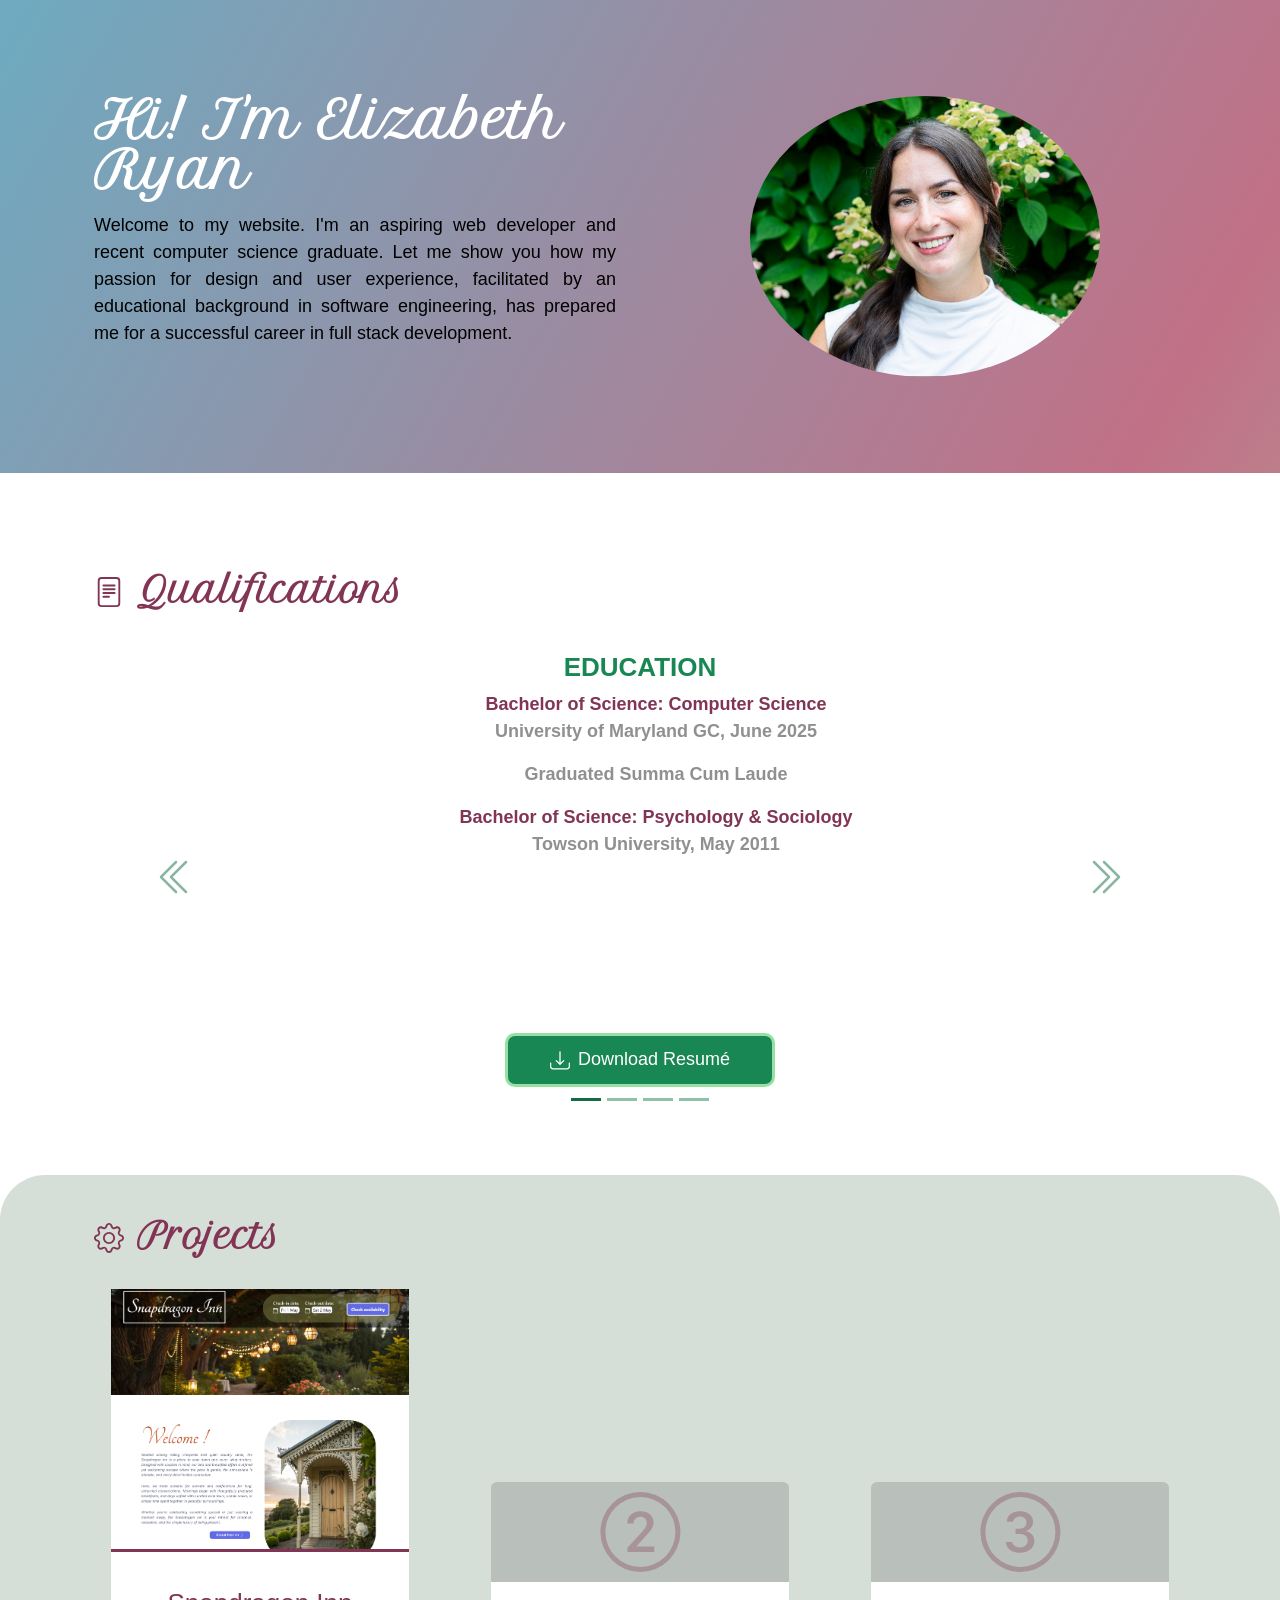
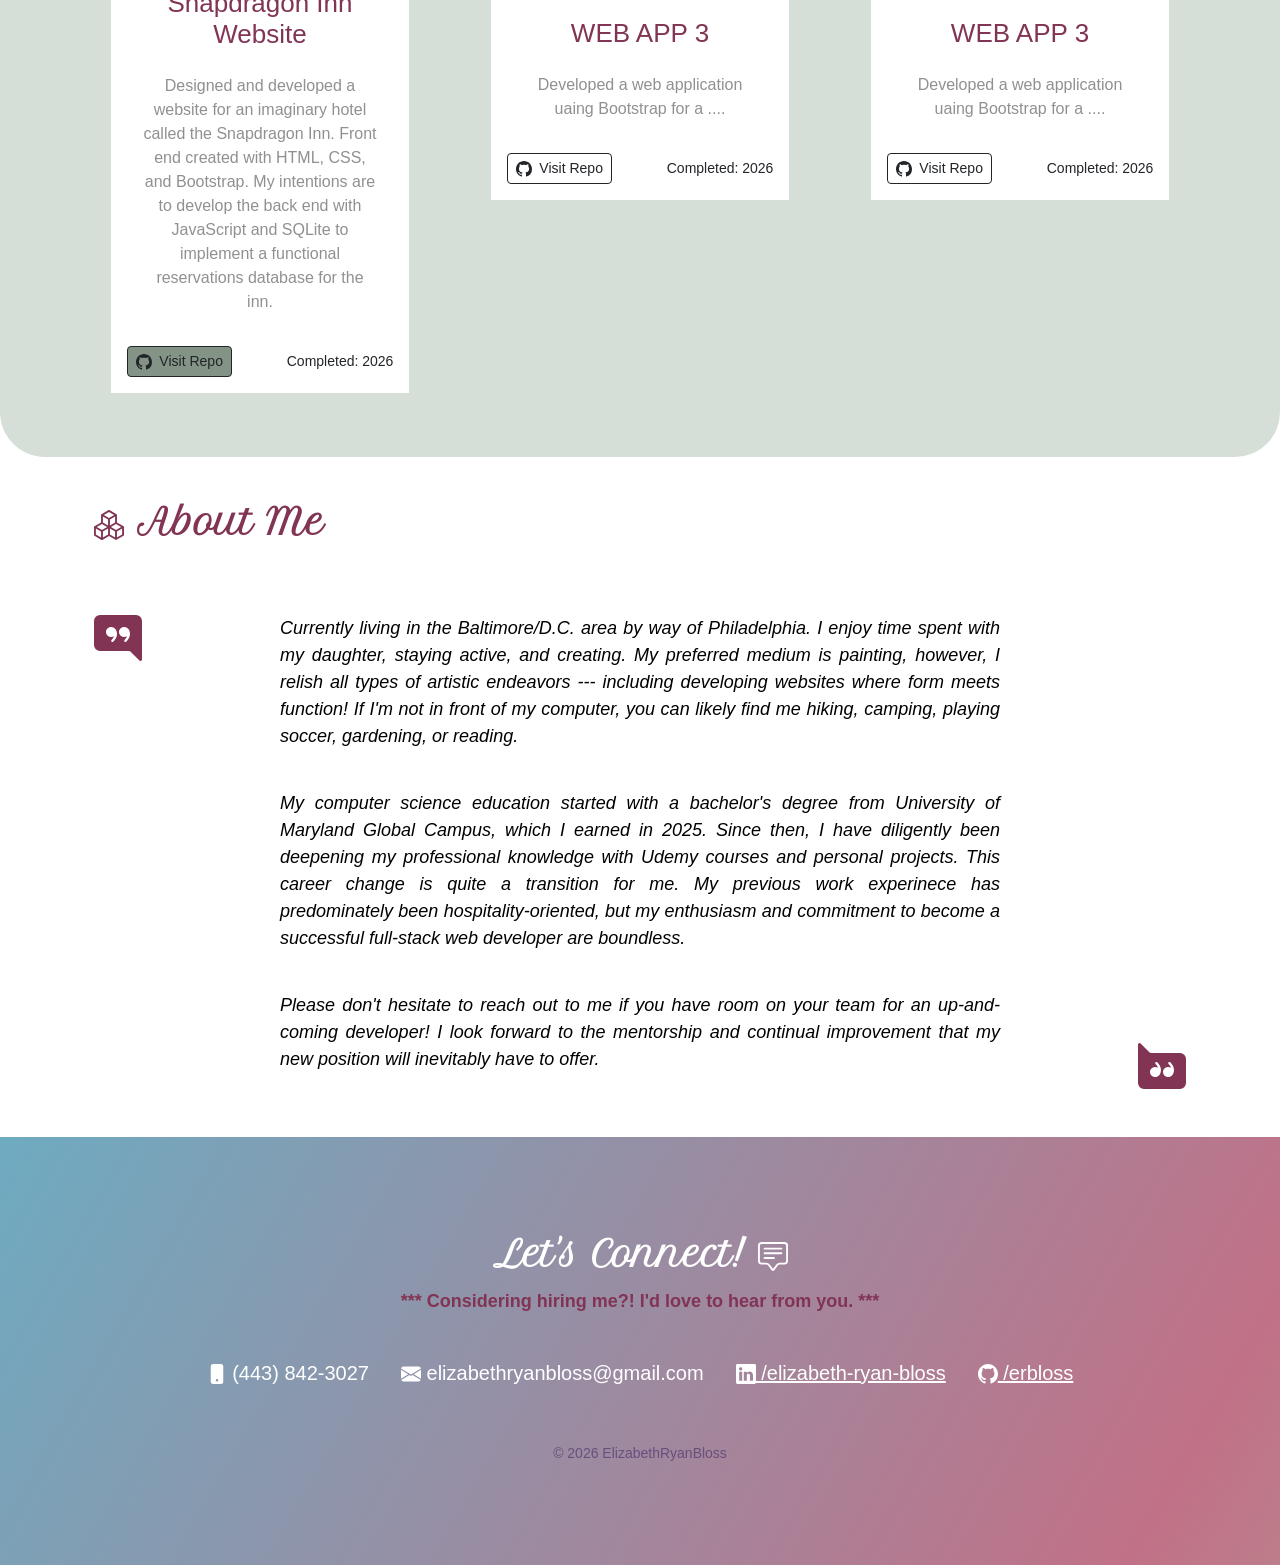
==== commit 60e39a49: "scaled down" ====
--- a/index.html
+++ b/index.html
@@ -18,13 +18,13 @@
     <!-- INTRO: hero section w/ background info -->
     <section id="title" class="gradient-background">
         <div class="container intro-container col-xxl-8 px-4 py-5"> 
-            <div class="row flex-lg-row-reverse align-items-center g-5 py-5"> 
+            <div class="row  intro-row flex-lg-row-reverse g-5 py-5"> 
                 <div class="col-10 col-sm-12 col-lg-6"> 
-                    <img src="./images/Headshot_2025.jpg" class="d-block mx-lg-auto img-fluid profile-img" alt="profile picture" width="700" height="500" loading="lazy"> 
+                    <img src="./images/Headshot_2025.jpg" class="d-block mx-lg-auto img-fluid profile-img" alt="profile picture" loading="lazy"> 
                 </div> 
                 <div class="col-lg-6"> 
                     <h1 class="fw-bold lh-1 mb-3">Hi! I'm Elizabeth Ryan</h1> 
-                    <p class="lead">Welcome to my website. I'm an aspiring web developer and recent computer science graduate.  My passion for design and user experience facilitated by an educational background in software engineering has prepared me for a successful career in full stack development. </p> 
+                    <p class="lead">Welcome to my website. I'm an aspiring web developer and recent computer science graduate.  Let me show you how my passion for design and user experience, facilitated by an educational background in software engineering, has prepared me for a successful career in full stack development. </p> 
                 </div> 
             </div> 
         </div>
@@ -33,25 +33,53 @@
     <!-- Qualifications: education, cerctificates, professional links (github, linkedin, resume pdf)-->
     <section id="qualifications" class="qualifications-section">
         <div class="container px-4 py-5  mt-5" id="featured-3"> 
-            <h2 class="pb-2 border-bottom">
-                <svg xmlns="http://www.w3.org/2000/svg" width="50" height="50" fill="currentColor" class="bi bi-file-text" viewBox="0 0 16 16">
+            <h2 class="pb-2">
+                <svg xmlns="http://www.w3.org/2000/svg" width="30" height="30" fill="currentColor" class="bi bi-file-text" viewBox="0 0 16 16">
                     <path d="M5 4a.5.5 0 0 0 0 1h6a.5.5 0 0 0 0-1zm-.5 2.5A.5.5 0 0 1 5 6h6a.5.5 0 0 1 0 1H5a.5.5 0 0 1-.5-.5M5 8a.5.5 0 0 0 0 1h6a.5.5 0 0 0 0-1zm0 2a.5.5 0 0 0 0 1h3a.5.5 0 0 0 0-1z"/>
                     <path d="M2 2a2 2 0 0 1 2-2h8a2 2 0 0 1 2 2v12a2 2 0 0 1-2 2H4a2 2 0 0 1-2-2zm10-1H4a1 1 0 0 0-1 1v12a1 1 0 0 0 1 1h8a1 1 0 0 0 1-1V2a1 1 0 0 0-1-1"/>
                 </svg><strong> Qualifications</strong></h2> 
             <div id="myCarousel" class="carousel slide" data-bs-ride="carousel"> 
-                <div class="carousel-indicators"> 
-                    
-                    <button type="button" data-bs-target="#myCarousel" data-bs-slide-to="0" class="active" aria-label="Slide 1" aria-current="true" fill="#e6e6e6"></button> 
-                    <button type="button" data-bs-target="#myCarousel" data-bs-slide-to="1" aria-label="Slide 2" class=""></button> 
-                    <button type="button" data-bs-target="#myCarousel" data-bs-slide-to="2" aria-label="Slide 3" class=""></button> 
-                    <button type="button" data-bs-target="#myCarousel" data-bs-slide-to="3" aria-label="Slide 4" class=""></button>   
-                    
+
+                <!-- previous button -->
+                <button class="carousel-control-prev" type="button"data-bs-target="#myCarousel" data-bs-slide="prev"> 
+                    <svg xmlns="http://www.w3.org/2000/svg" width="40" fill="#146c43" class="bi bi-chevron-double-left" viewBox="0 0 16 16">
+                    <path fill-rule="evenodd" d="M8.354 1.646a.5.5 0 0 1 0 .708L2.707 8l5.647 5.646a.5.5 0 0 1-.708.708l-6-6a.5.5 0 0 1 0-.708l6-6a.5.5 0 0 1 .708 0"/>
+                    <path fill-rule="evenodd" d="M12.354 1.646a.5.5 0 0 1 0 .708L6.707 8l5.647 5.646a.5.5 0 0 1-.708.708l-6-6a.5.5 0 0 1 0-.708l6-6a.5.5 0 0 1 .708 0"/>
+                    </svg>
+                    <span class="visually-hidden">Previous</span> 
+                </button> 
+                <!-- next button -->
+                <button class="carousel-control-next ms-auto" type="button" data-bs-target="#myCarousel" data-bs-slide="next"> 
+                    <svg xmlns="http://www.w3.org/2000/svg" width="40" fill="#146c43" class="bi bi-chevron-double-right" viewBox="0 0 16 16">
+                    <path fill-rule="evenodd" d="M3.646 1.646a.5.5 0 0 1 .708 0l6 6a.5.5 0 0 1 0 .708l-6 6a.5.5 0 0 1-.708-.708L9.293 8 3.646 2.354a.5.5 0 0 1 0-.708"/>
+                    <path fill-rule="evenodd" d="M7.646 1.646a.5.5 0 0 1 .708 0l6 6a.5.5 0 0 1 0 .708l-6 6a.5.5 0 0 1-.708-.708L13.293 8 7.646 2.354a.5.5 0 0 1 0-.708"/>
+                    </svg>
+                    <span class="visually-hidden">Next</span> 
+                </button> 
+                <!-- other buttons/controls -->
+                <div class="carousel-controls"> 
+                    <div class="resume-btn">
+                        <a href="./assets/Resume_ElizabethBloss.pdf" download class="btn btn-success d-inline-flex align-items-center gap-2">
+                            <svg xmlns="http://www.w3.org/2000/svg" width="20" fill="#fff" class="bi bi-download" viewBox="0 0 16 16">
+                            <path d="M.5 9.9a.5.5 0 0 1 .5.5v2.6A1.5 1.5 0 0 0 2.5 14.5h11a1.5 1.5 0 0 0 1.5-1.5v-2.6a.5.5 0 0 1 1 0v2.6A2.5 2.5 0 0 1 13.5 15.5h-11A2.5 2.5 0 0 1 0 13v-2.6a.5.5 0 0 1 .5-.5"/>
+                            <path d="M7.646 11.854a.5.5 0 0 0 .708 0l3-3a.5.5 0 0 0-.708-.708L8.5 10.293V1.5a.5.5 0 0 0-1 0v8.793L5.354 8.146a.5.5 0 1 0-.708.708z"/>
+                            </svg> Download Resumé
+                        </a>
+                    </div>
+                    <div class="carousel-indicators">
+
+                        <button type="button" data-bs-target="#myCarousel" data-bs-slide-to="0" class="active" aria-label="Slide 1" aria-current="true" fill="#e6e6e6"></button> 
+
+                        <button type="button" data-bs-target="#myCarousel" data-bs-slide-to="1" aria-label="Slide 2" class=""></button> 
+
+                        <button type="button" data-bs-target="#myCarousel" data-bs-slide-to="2" aria-label="Slide 3" class=""></button> 
+
+                        <button type="button" data-bs-target="#myCarousel" data-bs-slide-to="3" aria-label="Slide 4" class=""></button>   
+                    </div>
                 </div>
-                
-
+                <!-- inside content of carousel -->
                 <div class="carousel-inner"> 
-
-                <div class="carousel-item active"> 
+                    <div class="carousel-item active"> 
                     <h3><strong>EDUCATION</strong></h3> 
                     <ul>
                         <li>Bachelor of Science: Computer Science
@@ -62,10 +90,10 @@
                             <p>Towson University, May 2011</p>
                         </li>
                     </ul>
-                </div> 
-
-                <div class="carousel-item"> 
-                    <h3 class="text-body-emphasis"><strong>CERTIFICATES</strong></h3> 
+                    </div> 
+
+                    <div class="carousel-item"> 
+                    <h3><strong>CERTIFICATES</strong></h3> 
                     <ul>
                         <li>Complete Full Stack Web Development Bootcamp
                             <p>Udemy, May 2026</p>
@@ -74,13 +102,13 @@
                             <p>Udemy, January 2026</p>
                         </li>
                     </ul>        
-                </div> 
-
-                <div class="carousel-item">
-                    <div class="row px-2 px-md-5">
-                        <h3 class="text-body-emphasis"><strong>PROGRAMMING TOOLS</strong></h3>
-
-                        <div class="tool-list col-12 col-md-4 col-sm-2">
+                    </div> 
+
+                    <div class="carousel-item">
+                    <div class="row qual-row justify-content-center">
+                        <h3><strong>PROGRAMMING TOOLS</strong></h3>
+
+                        <div class="tool-list col-12 col-md-3">
                             <h4><strong>Frameworks</strong></h4>
                                 <p>React</p>
                                 <p>Bootstrap</p>
@@ -88,38 +116,38 @@
                                 <p>Flask</p>
                         </div>
 
-                        <div class="tool-list col-12 col-md-4 col-sm-2">
+                        <div class="tool-list col-12 col-md-3">
                             <h4><strong>Languages</strong></h4>
+                                <p>JavaScript</p>
                                 <p>Python</p>
-                                <p>Java</p>
-                                <p>JavaScript</p>                            
+                                <p>Java</p>    
                                 <p>HTML</p>
                                 <p>CSS</p>
-                                <p>C++</p>
+                                <p>C++</p>    
                         </div>
 
-                        <div class="tool-list col-12 col-md-4 col-sm-2">
+                        <div class="tool-list col-12 col-md-3">
                             <h4><strong>Databases</strong></h4>
                                 <p>SQLite</p>
                                 <p>PostgreSQL</p>
                                 <p>Supabase</p>
                         </div>
                     </div>
-                </div>
-
-                <div class="carousel-item">
+                    </div>
+
+                    <div class="carousel-item">
                     <div class="container text-center">
-                        <h3 class="text-body-emphasis mb-4"><strong>RELEVANT SKILLS</strong></h3>
-
-                        <div class="row justify-content-center">
-                            <div class="col-12 col-md-4">
+                        <h3><strong>RELEVANT SKILLS</strong></h3>
+
+                        <div class="row qual-row justify-content-center">
+                            <div class="skills col-12 col-md-4 col-sm-3">
                                 <p>Responsive Design</p>
                                 <p>Software Development</p>
                                 <p>LLMs</p>
                                 <p>Problem-Solving</p>
                             </div>
 
-                            <div class="col-12 col-md-4">
+                            <div class="skills col-12 col-md-4 col-sm-3">
                                 <p>Data Structures + Algorithms</p>
                                 <p>Testing + Debugging</p>
                                 <p>Agile + CI/CD + Version Control</p>
@@ -128,69 +156,38 @@
                         </div>
                     </div>
                 </div>
-
-            <button class="carousel-control-prev align-items-end" type="button"data-bs-target="#myCarousel" data-bs-slide="prev"> 
-                <svg xmlns="http://www.w3.org/2000/svg" width="50" height="60" fill="#146c43" class="bi bi-chevron-double-left" viewBox="0 0 16 16">
-                <path fill-rule="evenodd" d="M8.354 1.646a.5.5 0 0 1 0 .708L2.707 8l5.647 5.646a.5.5 0 0 1-.708.708l-6-6a.5.5 0 0 1 0-.708l6-6a.5.5 0 0 1 .708 0"/>
-                <path fill-rule="evenodd" d="M12.354 1.646a.5.5 0 0 1 0 .708L6.707 8l5.647 5.646a.5.5 0 0 1-.708.708l-6-6a.5.5 0 0 1 0-.708l6-6a.5.5 0 0 1 .708 0"/>
-                </svg>
-                <span class="visually-hidden">Previous</span> 
-            </button> 
-
-            <button class="carousel-control-next align-items-end" type="button" data-bs-target="#myCarousel" data-bs-slide="next"> 
-                <svg xmlns="http://www.w3.org/2000/svg" width="50" height="60" fill="#146c43" class="bi bi-chevron-double-right" viewBox="0 0 16 16">
-                <path fill-rule="evenodd" d="M3.646 1.646a.5.5 0 0 1 .708 0l6 6a.5.5 0 0 1 0 .708l-6 6a.5.5 0 0 1-.708-.708L9.293 8 3.646 2.354a.5.5 0 0 1 0-.708"/>
-                <path fill-rule="evenodd" d="M7.646 1.646a.5.5 0 0 1 .708 0l6 6a.5.5 0 0 1 0 .708l-6 6a.5.5 0 0 1-.708-.708L13.293 8 7.646 2.354a.5.5 0 0 1 0-.708"/>
-                </svg>
-                <span class="visually-hidden">Next</span> 
-            </button> 
-
-            <button id="pauseBtn" class="btn me-2">
-                <svg xmlns="http://www.w3.org/2000/svg" width="30" height="30" fill="#e6e6e6" class="bi bi-pause-circle" viewBox="0 0 16 16">
-                    <path d="M8 15A7 7 0 1 1 8 1a7 7 0 0 1 0 14m0 1A8 8 0 1 0 8 0a8 8 0 0 0 0 16"/>
-                    <path d="M5 6.25a1.25 1.25 0 1 1 2.5 0v3.5a1.25 1.25 0 1 1-2.5 0zm3.5 0a1.25 1.25 0 1 1 2.5 0v3.5a1.25 1.25 0 1 1-2.5 0z"/>
-                </svg>
-            </button>
-            
-            <div class="resume-btn btn-success">
-                <a href="./assets/Resume_ElizabethBloss.pdf" download class="btn btn-success d-inline-flex align-items-center gap-2">
-                    <svg xmlns="http://www.w3.org/2000/svg" width="30" height="30" fill="#fff" class="bi bi-download" viewBox="0 0 16 16">
-                        <path d="M.5 9.9a.5.5 0 0 1 .5.5v2.6A1.5 1.5 0 0 0 2.5 14.5h11a1.5 1.5 0 0 0 1.5-1.5v-2.6a.5.5 0 0 1 1 0v2.6A2.5 2.5 0 0 1 13.5 15.5h-11A2.5 2.5 0 0 1 0 13v-2.6a.5.5 0 0 1 .5-.5"/>
-                        <path d="M7.646 11.854a.5.5 0 0 0 .708 0l3-3a.5.5 0 0 0-.708-.708L8.5 10.293V1.5a.5.5 0 0 0-1 0v8.793L5.354 8.146a.5.5 0 1 0-.708.708z"/>
-                    </svg> Download Resumé
-                </a>
             </div>
         </div> 
     </section>
   
     <!-- PROJECT SHOWCASE: description and links -->
     <section id="projects" class="project-section">
-        <div class="container px-4 py-5"> 
+        <div class="container px-4 py-3"> 
             <!-- Three columns of text --> 
-            <div class="row mt-5"> 
-                <h2 class="pb-2 border-bottom"><strong>Projects </strong>
-                    <svg xmlns="http://www.w3.org/2000/svg" width="50" height="50" fill="currentColor" class="bi bi-gear" viewBox="0 0 16 16">
+            <div class="row"> 
+                <h2 class="py-4">
+                    <svg xmlns="http://www.w3.org/2000/svg" width="30" height="30" fill="currentColor" class="bi bi-gear" viewBox="0 0 16 16">
                         <path d="M8 4.754a3.246 3.246 0 1 0 0 6.492 3.246 3.246 0 0 0 0-6.492M5.754 8a2.246 2.246 0 1 1 4.492 0 2.246 2.246 0 0 1-4.492 0"/>
                         <path d="M9.796 1.343c-.527-1.79-3.065-1.79-3.592 0l-.094.319a.873.873 0 0 1-1.255.52l-.292-.16c-1.64-.892-3.433.902-2.54 2.541l.159.292a.873.873 0 0 1-.52 1.255l-.319.094c-1.79.527-1.79 3.065 0 3.592l.319.094a.873.873 0 0 1 .52 1.255l-.16.292c-.892 1.64.901 3.434 2.541 2.54l.292-.159a.873.873 0 0 1 1.255.52l.094.319c.527 1.79 3.065 1.79 3.592 0l.094-.319a.873.873 0 0 1 1.255-.52l.292.16c1.64.893 3.434-.902 2.54-2.541l-.159-.292a.873.873 0 0 1 .52-1.255l.319-.094c1.79-.527 1.79-3.065 0-3.592l-.319-.094a.873.873 0 0 1-.52-1.255l.16-.292c.893-1.64-.902-3.433-2.541-2.54l-.292.159a.873.873 0 0 1-1.255-.52zm-2.633.283c.246-.835 1.428-.835 1.674 0l.094.319a1.873 1.873 0 0 0 2.693 1.115l.291-.16c.764-.415 1.6.42 1.184 1.185l-.159.292a1.873 1.873 0 0 0 1.116 2.692l.318.094c.835.246.835 1.428 0 1.674l-.319.094a1.873 1.873 0 0 0-1.115 2.693l.16.291c.415.764-.42 1.6-1.185 1.184l-.291-.159a1.873 1.873 0 0 0-2.693 1.116l-.094.318c-.246.835-1.428.835-1.674 0l-.094-.319a1.873 1.873 0 0 0-2.692-1.115l-.292.16c-.764.415-1.6-.42-1.184-1.185l.159-.291A1.873 1.873 0 0 0 1.945 8.93l-.319-.094c-.835-.246-.835-1.428 0-1.674l.319-.094A1.873 1.873 0 0 0 3.06 4.377l-.16-.292c-.415-.764.42-1.6 1.185-1.184l.292.159a1.873 1.873 0 0 0 2.692-1.115z"/>
-                    </svg></h2>
-                <div class="project-row pt-10">
-
-                   <div class="row row-cols-1 row-cols-sm-2 row-cols-md-3 g-3"> 
+                    </svg>
+                    <strong>Projects </strong></h2>
+                <div class="project-row pb-5">
+
+                   <div class="row row-cols-1  row-cols-md-3 g-5 justify-content-center"> 
                     
-                    <div class="col d-flex justify-content-center"> 
-                        <div class="card shadow-sm"> 
-                            <svg xmlns="http://www.w3.org/2000/svg" class="bi bi-1-circle" viewBox="0 0 16 16">
-                                <path d="M1 8a7 7 0 1 0 14 0A7 7 0 0 0 1 8m15 0A8 8 0 1 1 0 8a8 8 0 0 1 16 0M9.283 4.002V12H7.971V5.338h-.065L6.072 6.656V5.385l1.899-1.383z"/>
-                            </svg> 
+                    <div class="col project-col d-flex"> 
+                        <div class="card"> 
+                            <a href=https://github.com/erbloss/Snapdragon_Inn_Website><img src="./images/snapdragon_screenshot.png"></a>
                             <div class="card-body"> 
-                                <h3>WEB APP A</h3>
-                                <p class="card-text">Developed a web application uaing Bootstrap for a ....</p> 
+                                <h3>Snapdragon Inn Website</h3>
+                                <p class="card-text">
+                                    Designed and developed a website for an imaginary hotel called the Snapdragon Inn.  Front end created with HTML, CSS, and Bootstrap.  My intentions are to develop the back end with JavaScript and SQLite to implement a functional reservations database for the inn.</p> 
                                 <div class="d-flex justify-content-between align-items-center"> 
                                     <div class="btn-group"> 
-                                        <button type="button" class="btn btn-sm btn-outline-dark">
+                                        <a type="button" class="btn btn-sm btn-outline-dark" href=https://github.com/erbloss/Snapdragon_Inn_Website>
                                             <svg xmlns="http://www.w3.org/2000/svg" width="16" height="16" fill="currentColor" class="bi bi-github" viewBox="0 0 16 16">
                                                 <path d="M8 0C3.58 0 0 3.58 0 8c0 3.54 2.29 6.53 5.47 7.59.4.07.55-.17.55-.38 0-.19-.01-.82-.01-1.49-2.01.37-2.53-.49-2.69-.94-.09-.23-.48-.94-.82-1.13-.28-.15-.68-.52-.01-.53.63-.01 1.08.58 1.23.82.72 1.21 1.87.87 2.33.66.07-.52.28-.87.51-1.07-1.78-.2-3.64-.89-3.64-3.95 0-.87.31-1.59.82-2.15-.08-.2-.36-1.02.08-2.12 0 0 .67-.21 2.2.82.64-.18 1.32-.27 2-.27s1.36.09 2 .27c1.53-1.04 2.2-.82 2.2-.82.44 1.1.16 1.92.08 2.12.51.56.82 1.27.82 2.15 0 3.07-1.87 3.75-3.65 3.95.29.25.54.73.54 1.48 0 1.07-.01 1.93-.01 2.2 0 .21.15.46.55.38A8.01 8.01 0 0 0 16 8c0-4.42-3.58-8-8-8"/>
-                                            </svg> &nbsp;Visit Repo</button> 
+                                            </svg> &nbsp;Visit Repo</a> 
                                     </div> 
                                     <small class="small-text">Completed: 2026</small> 
                                 </div> 
@@ -198,8 +195,8 @@
                         </div> 
                     </div> 
 
-                    <div class="col d-flex justify-content-center"> 
-                        <div class="card shadow-sm"> 
+                    <div class="col project-col d-flex justify-content-center"> 
+                        <div class="card"> 
                             <svg xmlns="http://www.w3.org/2000/svg" class="bi bi-2-circle" viewBox="0 0 16 16">
                                 <path d="M1 8a7 7 0 1 0 14 0A7 7 0 0 0 1 8m15 0A8 8 0 1 1 0 8a8 8 0 0 1 16 0M6.646 6.24v.07H5.375v-.064c0-1.213.879-2.402 2.637-2.402 1.582 0 2.613.949 2.613 2.215 0 1.002-.6 1.667-1.287 2.43l-.096.107-1.974 2.22v.077h3.498V12H5.422v-.832l2.97-3.293c.434-.475.903-1.008.903-1.705 0-.744-.557-1.236-1.313-1.236-.843 0-1.336.615-1.336 1.306"/>
                             </svg>
@@ -219,8 +216,8 @@
                         </div> 
                     </div> 
 
-                    <div class="col d-flex justify-content-center"> 
-                        <div class="card shadow-sm"> 
+                    <div class="col project-col d-flex justify-content-center"> 
+                        <div class="card"> 
                             <svg xmlns="http://www.w3.org/2000/svg" class="bi bi-3-circle" viewBox="0 0 16 16">
                                 <path d="M7.918 8.414h-.879V7.342h.838c.78 0 1.348-.522 1.342-1.237 0-.709-.563-1.195-1.348-1.195-.79 0-1.312.498-1.348 1.055H5.275c.036-1.137.95-2.115 2.625-2.121 1.594-.012 2.608.885 2.637 2.062.023 1.137-.885 1.776-1.482 1.875v.07c.703.07 1.71.64 1.734 1.917.024 1.459-1.277 2.396-2.93 2.396-1.705 0-2.707-.967-2.754-2.144H6.33c.059.597.68 1.06 1.541 1.066.973.006 1.6-.563 1.588-1.354-.006-.779-.621-1.318-1.541-1.318"/>
                                 <path d="M16 8A8 8 0 1 1 0 8a8 8 0 0 1 16 0M1 8a7 7 0 1 0 14 0A7 7 0 0 0 1 8"/>
@@ -249,15 +246,15 @@
     <!-- ABOUT ME: personal interests -->
     <section id="about" class="container px-4">
  
-        <h2 class="pb-2 border-bottom">
-            <svg xmlns="http://www.w3.org/2000/svg" width="50" height="50" fill="currentColor" class="bi bi-boxes" viewBox="0 0 16 16">
+        <h2 class="py-4">
+            <svg xmlns="http://www.w3.org/2000/svg" width="30" height="30" fill="currentColor" class="bi bi-boxes" viewBox="0 0 16 16">
             <path d="M7.752.066a.5.5 0 0 1 .496 0l3.75 2.143a.5.5 0 0 1 .252.434v3.995l3.498 2A.5.5 0 0 1 16 9.07v4.286a.5.5 0 0 1-.252.434l-3.75 2.143a.5.5 0 0 1-.496 0l-3.502-2-3.502 2.001a.5.5 0 0 1-.496 0l-3.75-2.143A.5.5 0 0 1 0 13.357V9.071a.5.5 0 0 1 .252-.434L3.75 6.638V2.643a.5.5 0 0 1 .252-.434zM4.25 7.504 1.508 9.071l2.742 1.567 2.742-1.567zM7.5 9.933l-2.75 1.571v3.134l2.75-1.571zm1 3.134 2.75 1.571v-3.134L8.5 9.933zm.508-3.996 2.742 1.567 2.742-1.567-2.742-1.567zm2.242-2.433V3.504L8.5 5.076V8.21zM7.5 8.21V5.076L4.75 3.504v3.134zM5.258 2.643 8 4.21l2.742-1.567L8 1.076zM15 9.933l-2.75 1.571v3.134L15 13.067zM3.75 14.638v-3.134L1 9.933v3.134z"/>
             </svg>
             <strong> About Me</strong>
         </h2>
         <div class="row mt-5">
             <div class="col col-2 quote-icon-start">
-                <svg xmlns="http://www.w3.org/2000/svg" height="5rem" width="5rem"fill="#813454" class="bi bi-chat-right-quote-fill" viewBox="0 0 16 16">
+                <svg xmlns="http://www.w3.org/2000/svg" height="3rem" width="3rem"fill="#813454" class="bi bi-chat-right-quote-fill" viewBox="0 0 16 16">
                     <path d="M16 2a2 2 0 0 0-2-2H2a2 2 0 0 0-2 2v8a2 2 0 0 0 2 2h9.586a1 1 0 0 1 .707.293l2.853 2.853a.5.5 0 0 0 .854-.353zM7.194 4.766q.13.188.227.401c.428.948.393 2.377-.942 3.706a.446.446 0 0 1-.612.01.405.405 0 0 1-.011-.59c.419-.416.672-.831.809-1.22-.269.165-.588.26-.93.26C4.775 7.333 4 6.587 4 5.667S4.776 4 5.734 4c.271 0 .528.06.756.166l.008.004c.169.07.327.182.469.324q.128.125.227.272M11 7.073c-.269.165-.588.26-.93.26-.958 0-1.735-.746-1.735-1.666S9.112 4 10.069 4c.271 0 .528.06.756.166l.008.004c.17.07.327.182.469.324q.128.125.227.272.131.188.228.401c.428.948.392 2.377-.942 3.706a.446.446 0 0 1-.613.01.405.405 0 0 1-.011-.59c.42-.416.672-.831.81-1.22z"/>
                 </svg>
             </div>
@@ -277,7 +274,7 @@
             </div>
     
             <div class="col col-2 quote-icon-end" style="text-align: right; transform:scale(1,-1);">
-                <svg xmlns="http://www.w3.org/2000/svg" height="5rem" width="5rem" fill="#813454" class="bi bi-chat-left-quote-fill" viewBox="0 0 16 16">
+                <svg xmlns="http://www.w3.org/2000/svg" height="3rem" width="3rem" fill="#813454" class="bi bi-chat-left-quote-fill" viewBox="0 0 16 16">
                         <path d="M0 2a2 2 0 0 1 2-2h12a2 2 0 0 1 2 2v8a2 2 0 0 1-2 2H4.414a1 1 0 0 0-.707.293L.854 15.146A.5.5 0 0 1 0 14.793zm7.194 2.766a1.7 1.7 0 0 0-.227-.272 1.5 1.5 0 0 0-.469-.324l-.008-.004A1.8 1.8 0 0 0 5.734 4C4.776 4 4 4.746 4 5.667c0 .92.776 1.666 1.734 1.666.343 0 .662-.095.931-.26-.137.389-.39.804-.81 1.22a.405.405 0 0 0 .011.59c.173.16.447.155.614-.01 1.334-1.329 1.37-2.758.941-3.706a2.5 2.5 0 0 0-.227-.4zM11 7.073c-.136.389-.39.804-.81 1.22a.405.405 0 0 0 .012.59c.172.16.446.155.613-.01 1.334-1.329 1.37-2.758.942-3.706a2.5 2.5 0 0 0-.228-.4 1.7 1.7 0 0 0-.227-.273 1.5 1.5 0 0 0-.469-.324l-.008-.004A1.8 1.8 0 0 0 10.07 4c-.957 0-1.734.746-1.734 1.667 0 .92.777 1.666 1.734 1.666.343 0 .662-.095.931-.26z"/>
                 </svg>    
             </div>
@@ -285,59 +282,57 @@
         </div>
     </section>
        
-    <!-- CONNECT: linked in, phone, email-->
-    <section id="connect" class="connect-section">
-        <div class="container px-4 pt-5 mt-5" style="text-align: center"> 
-                <h2 class="px-2 pt-5 pb-2"><strong>Let's Connect </strong>
-                    <svg xmlns="http://www.w3.org/2000/svg" width="50" height="50" fill="currentColor" class="bi bi-chat-square-text" viewBox="0 0 16 16">
-                        <path d="M14 1a1 1 0 0 1 1 1v8a1 1 0 0 1-1 1h-2.5a2 2 0 0 0-1.6.8L8 14.333 6.1 11.8a2 2 0 0 0-1.6-.8H2a1 1 0 0 1-1-1V2a1 1 0 0 1 1-1zM2 0a2 2 0 0 0-2 2v8a2 2 0 0 0 2 2h2.5a1 1 0 0 1 .8.4l1.9 2.533a1 1 0 0 0 1.6 0l1.9-2.533a1 1 0 0 1 .8-.4H14a2 2 0 0 0 2-2V2a2 2 0 0 0-2-2z"/>
-                        <path d="M3 3.5a.5.5 0 0 1 .5-.5h9a.5.5 0 0 1 0 1h-9a.5.5 0 0 1-.5-.5M3 6a.5.5 0 0 1 .5-.5h9a.5.5 0 0 1 0 1h-9A.5.5 0 0 1 3 6m0 2.5a.5.5 0 0 1 .5-.5h5a.5.5 0 0 1 0 1h-5a.5.5 0 0 1-.5-.5"/>
-                    </svg>
-                </h2>
-            
-                <div class="py-3 my-4">
-                    <h4 class="mb-4" style="text-align:center">Considering hiring me?! I'd love to hear from you!</h3>     
-                <ul class="nav justify-content-center align-items-center pb-3 mb-3"> 
-
-                    <li class="nav-item p-3" style="text-align: center">
-                        <h4><svg xmlns="http://www.w3.org/2000/svg" width="25" height="25" fill="currentColor" class="bi bi-phone-fill" viewBox="0 0 16 16">
+    <!-- Footer with copyright -->
+    <section id="connect-footer" class=" gradient-background">
+        <div class="container  connect-footer px-4 pt-5 mt-5" style="text-align: center"> 
+
+            <h2 class="px-2 pt-5 pb-2" style="color:white"><strong>Let's Connect! </strong>
+                <svg xmlns="http://www.w3.org/2000/svg" width="30" height="30" fill="currentColor" class="bi bi-chat-square-text" viewBox="0 0 16 16">
+                <path d="M14 1a1 1 0 0 1 1 1v8a1 1 0 0 1-1 1h-2.5a2 2 0 0 0-1.6.8L8 14.333 6.1 11.8a2 2 0 0 0-1.6-.8H2a1 1 0 0 1-1-1V2a1 1 0 0 1 1-1zM2 0a2 2 0 0 0-2 2v8a2 2 0 0 0 2 2h2.5a1 1 0 0 1 .8.4l1.9 2.533a1 1 0 0 0 1.6 0l1.9-2.533a1 1 0 0 1 .8-.4H14a2 2 0 0 0 2-2V2a2 2 0 0 0-2-2z"/>
+                <path d="M3 3.5a.5.5 0 0 1 .5-.5h9a.5.5 0 0 1 0 1h-9a.5.5 0 0 1-.5-.5M3 6a.5.5 0 0 1 .5-.5h9a.5.5 0 0 1 0 1h-9A.5.5 0 0 1 3 6m0 2.5a.5.5 0 0 1 .5-.5h5a.5.5 0 0 1 0 1h-5a.5.5 0 0 1-.5-.5"/>
+                </svg>
+            </h2>
+
+            <h4 class="pb-4" style="text-align:center">
+                <strong>*** Considering hiring me?! I'd love to hear from you. ***</strong></h4>     
+            <ul class="nav justify-content-center align-items-center pb-3 mb-3"> 
+
+                <li class="nav-item p-3">
+                    <h5><svg xmlns="http://www.w3.org/2000/svg" width="20" height="20" fill="currentColor" class="bi bi-phone-fill" viewBox="0 0 16 16">
                         <path d="M3 2a2 2 0 0 1 2-2h6a2 2 0 0 1 2 2v12a2 2 0 0 1-2 2H5a2 2 0 0 1-2-2zm6 11a1 1 0 1 0-2 0 1 1 0 0 0 2 0"/>
-                        </svg> (443) 842-3027</h4>
-                    </li>
+                    </svg> 
+                    (443) 842-3027</h5>
+                </li>
                     
-                    <li class="nav-item p-3" style="text-align: center">
-                        <h4><svg xmlns="http://www.w3.org/2000/svg" width="25" height="25" fill="currentColor" class="bi bi-envelope-fill" viewBox="0 0 16 16">
+                <li class="nav-item p-3">
+                    <h5><svg xmlns="http://www.w3.org/2000/svg" width="20" height="20" fill="currentColor" class="bi bi-envelope-fill" viewBox="0 0 16 16">
                         <path d="M.05 3.555A2 2 0 0 1 2 2h12a2 2 0 0 1 1.95 1.555L8 8.414zM0 4.697v7.104l5.803-3.558zM6.761 8.83l-6.57 4.027A2 2 0 0 0 2 14h12a2 2 0 0 0 1.808-1.144l-6.57-4.027L8 9.586zm3.436-.586L16 11.801V4.697z"/>
-                        </svg> elizabethryanbloss@gmail.com</h4>
-                    </li> 
-
-                    <li class="nav-item p-3" style="text-align: center">
-                        <h4><a href="https://www.linkedin.com/in/elizabeth-ryan-bloss" style="color: black">
-                        <svg xmlns="http://www.w3.org/2000/svg" width="25" height="25" fill="currentColor" class="bi bi-linkedin" viewBox="0 0 16 16">
+                    </svg> 
+                    elizabethryanbloss@gmail.com</h5>
+                </li> 
+
+                <li class="nav-item p-3">
+                    <h5><a href="https://www.linkedin.com/in/elizabeth-ryan-bloss">
+                        <svg xmlns="http://www.w3.org/2000/svg" width="20" height="20" fill="currentColor" class="bi bi-linkedin" viewBox="0 0 16 16">
                         <path d="M0 1.146C0 .513.526 0 1.175 0h13.65C15.474 0 16 .513 16 1.146v13.708c0 .633-.526 1.146-1.175 1.146H1.175C.526 16 0 15.487 0 14.854zm4.943 12.248V6.169H2.542v7.225zm-1.2-8.212c.837 0 1.358-.554 1.358-1.248-.015-.709-.52-1.248-1.342-1.248S2.4 3.226 2.4 3.934c0 .694.521 1.248 1.327 1.248zm4.908 8.212V9.359c0-.216.016-.432.08-.586.173-.431.568-.878 1.232-.878.869 0 1.216.662 1.216 1.634v3.865h2.401V9.25c0-2.22-1.184-3.252-2.764-3.252-1.274 0-1.845.7-2.165 1.193v.025h-.016l.016-.025V6.169h-2.4c.03.678 0 7.225 0 7.225z"/>
-                        </svg> /elizabeth-ryan-bloss</a></h4>
-                    </li>
-
-                    <li class="nav-item p-3" style="text-align: center">
-                        <h4><a href="https://github.com/erbloss" style="color: black">
-                        <svg xmlns="http://www.w3.org/2000/svg" width="30" height="30" fill="currentColor" class="bi bi-github" viewBox="0 0 16 16">
-                            <path d="M8 0C3.58 0 0 3.58 0 8c0 3.54 2.29 6.53 5.47 7.59.4.07.55-.17.55-.38 0-.19-.01-.82-.01-1.49-2.01.37-2.53-.49-2.69-.94-.09-.23-.48-.94-.82-1.13-.28-.15-.68-.52-.01-.53.63-.01 1.08.58 1.23.82.72 1.21 1.87.87 2.33.66.07-.52.28-.87.51-1.07-1.78-.2-3.64-.89-3.64-3.95 0-.87.31-1.59.82-2.15-.08-.2-.36-1.02.08-2.12 0 0 .67-.21 2.2.82.64-.18 1.32-.27 2-.27s1.36.09 2 .27c1.53-1.04 2.2-.82 2.2-.82.44 1.1.16 1.92.08 2.12.51.56.82 1.27.82 2.15 0 3.07-1.87 3.75-3.65 3.95.29.25.54.73.54 1.48 0 1.07-.01 1.93-.01 2.2 0 .21.15.46.55.38A8.01 8.01 0 0 0 16 8c0-4.42-3.58-8-8-8"/>
-                        </svg> /erbloss</a></h4>
-                    </li>
-                </ul> 
-            </div> 
+                    </svg> 
+                    /elizabeth-ryan-bloss</a></h5>
+                </li>
+
+                <li class="nav-item p-3">
+                    <h5><a href="https://github.com/erbloss">
+                        <svg xmlns="http://www.w3.org/2000/svg" width="20" height="20" fill="currentColor" class="bi bi-github" viewBox="0 0 16 16">
+                        <path d="M8 0C3.58 0 0 3.58 0 8c0 3.54 2.29 6.53 5.47 7.59.4.07.55-.17.55-.38 0-.19-.01-.82-.01-1.49-2.01.37-2.53-.49-2.69-.94-.09-.23-.48-.94-.82-1.13-.28-.15-.68-.52-.01-.53.63-.01 1.08.58 1.23.82.72 1.21 1.87.87 2.33.66.07-.52.28-.87.51-1.07-1.78-.2-3.64-.89-3.64-3.95 0-.87.31-1.59.82-2.15-.08-.2-.36-1.02.08-2.12 0 0 .67-.21 2.2.82.64-.18 1.32-.27 2-.27s1.36.09 2 .27c1.53-1.04 2.2-.82 2.2-.82.44 1.1.16 1.92.08 2.12.51.56.82 1.27.82 2.15 0 3.07-1.87 3.75-3.65 3.95.29.25.54.73.54 1.48 0 1.07-.01 1.93-.01 2.2 0 .21.15.46.55.38A8.01 8.01 0 0 0 16 8c0-4.42-3.58-8-8-8"/>
+                        </svg> 
+                    /erbloss</a> </h5>
+                </li>
+            </ul> 
+
+            <small>© 2026 ElizabethRyanBloss</small> 
+
         </div>
     </section>
 
-    <!-- Footer with copyright -->
-    <section id="footer" class="footer-section gradient-background">
-        <div class="container px-4 py-5  mt-5">
-            <footer>
-                <p class="text-center text-body-secondary pt-3"><strong>© 2026 ElizabethRyanBloss</strong></p> 
-            </footer>
-        </div>
-    </section>
-
 <script src="https://cdn.jsdelivr.net/npm/bootstrap@5.3.8/dist/js/bootstrap.bundle.min.js" integrity="sha384-FKyoEForCGlyvwx9Hj09JcYn3nv7wiPVlz7YYwJrWVcXK/BmnVDxM+D2scQbITxI" crossorigin="anonymous"></script>
 
 </body>
--- a/style.css
+++ b/style.css
@@ -35,76 +35,78 @@
 }
 
 h1{
-  font-size: 70px;
+  font-size: 50px;
   font-family: "petit formal script";
   color: white;
 }
 
 h2 {
     color: #813454;
-    font-size: 40px;
+    font-size: 35px;
     font-family: "petit formal script";
 }
 
 h3 {
-  padding: 1.5rem;
-  color: #28184e;
+  font-size: 26px;
+  color: #198754;
 }
 
 p {
-  color:#605f5f75;
+  color:#605f5fb1;
 }
 
 
 /* Intro section -----------------*/
 .profile-img {
   border-radius: 50%;
+  max-width: 350px;
 }
 
 .intro-container p {
   color: black;
-  font-size: 20px;
+  font-size: 18px;
   text-align: justify;
+}
+
+.intro-row {
+  img {
+    margin-left: 4rem;
+  }
 }
 
 /* Qualifications section ---------*/
 #myCarousel {
   position: relative;
-  height: 700px;
-  padding-top: 40px;
+  height: 500px;
+  padding-top: 25px;
 }
 
 .carousel-inner {
   padding-bottom: 0px;
-  height:600px;
-  
+  height:400px;
  }
 
 .carousel-item {
   justify-content: center;
   text-align: center;
   font-weight: bold;
-  font-size: larger;
 }
 
 .carousel-item li {
   list-style: none;
-  font-size: 25px;
+  font-size: 18px;
   color:#813454;
 }
 
-.carousel-item  h3 {
-  font-size: 35px;
-}
-
 .carousel-item  h4{
-  font-size: 30px;
+  font-size: 22px;
   color:#813454;
 }
 
 .carousel-item  p {
-  font-size: 25px;
-}
+  font-size: 18px;
+}
+
 
 .carousel-indicators [data-bs-target] {
     background-color: #198754; 
@@ -116,7 +118,7 @@
 
 .resume-btn {
   position: absolute;
-  bottom: 10px;
+  bottom: 0px;
   left:50%;
   transform: translateX(-50%);
   z-index: 10;
@@ -124,116 +126,120 @@
 }
 
 .resume-btn > a {
-  width: 20em;
-  height: 4em;
+  width: 15em;
+  height: 3em;
   justify-content: center;
-  border:#96E0A4 solid 5px;
+  border:#96E0A4 solid 3px;
   border-radius: 10px;
-  font-size: 25px;
+  font-size: 18px;
+  margin:40px;
 }
 
 
 /* Project section --------------- */
-.project- {
-  background-color: #96e0a45f;
+.project-section {
+  background-color: #58785e3e;
+  border-radius: 5vh;
+  margin-bottom: 20px;
 }
 .project-row {
   display: flex; 
   flex-wrap: wrap; 
   justify-content: center; 
   text-align:center;
-  padding: 4rem;
 }
 
 .project-row p {
-  padding: 3rem 3rem;
-  color: black;
+  padding: 1rem 1rem;
 }
 
 .project-row a {
   background-color: #314e3699;
 }
 
-.project-section h2 {
-  text-align: right;
-}
-
 .project-section h3 {
-  color:white;
-}
-
+  color: #813454;
+  padding: 0px;
+  padding-top: 20px;
+}
+
+.project-col {
+  justify-content: center;
+  align-items: center;
+  img {
+    width: 100%;
+    border-bottom:#813454 solid 3px;
+  }
+  img:hover{
+    filter:opacity(80%);
+  }
+}
 
 /* Cards */
 .card-body {
-  background-color: #19875494;
-}
-
-.card:hover {
-  border-color: #198754;
+  background-color: white;
 }
 
 .card {
-  border:#96E0A4 solid 5px;
-  border-radius: 10px;
+  border: none;
   width: 90%;
+  max-width: 400px;
   background-color: #605f5f40;
 }
 
 .card > svg {
-  padding: 20px;
+  padding: 10px;
   fill:#81345450;
   width: 100%;
-  height: 200px;
-  
-}
-.card-text {
-  color: white;
+  height: 100px; 
 }
 
 
 /* About section ----------------*/
 .about-context > p {
-  font-size: 23px;
+  font-size: 18px;
   font-style:italic;
   color:black;
   text-align: justify;
 }
 
 
-/* Contact section + footer ------*/
-.connect-section {
-  width:30%;
-  min-width:800px;
+/* Contact-Footer section ------*/
+.connect-footer{
   justify-self: center;
   align-items: center;
   text-align: center;
-}
-
-.footer-container{
-  height: 50px;
+  padding-bottom: 100px;
+  h4 {
+    font-size: 18px;
+    color: #813454;
+  }
+  small {
+    color: rgba(33, 10, 84, 0.447);
+  }
+}
+
+.nav-item {
+  text-align: center;
+  h5, a {
   color: white;
-}
+  }
+}
+
+
 
 
 /* Media Queries ----------------*/
 
-@media 
-(min-width:400px) and 
-(max-width: 991px) {
-
+@media
+(max-width: 992px) {
   .project-row .col {
     flex-direction: column;
     width: 100%;
+    max-width: 400px;
     justify-content: center;
     align-items: center;
-  }
-
-  .project-section h2 {
-  text-align: center;
-  }
-
-  .resume-btn > a{
-    max-width: 200px;
+    padding: 30px;
   }
 
   h2 {
@@ -245,35 +251,7 @@
     text-align: center;
   }
 
-  .about-context > p {
-    font-size: 20px;
-    padding-left: 15px;
-  }
-}
-
-@media 
-(max-width: 768px) {
-
-  .carousel-item {
-    height: auto;
-    padding: 1rem;
-  }
-
   .carousel-inner {
-    overflow: visible;
-  }
-  
-  .carousel-item h4{
-    font-size: 1.2rem;
-  }
-
-  .carousel-item p,
-  .carousel-item li {
-    font-size: 1.2rem;
-    line-height: 1.4;
-  }
-
-  .tool-list {
-    margin: 30px;
-  }
-}+    scale:calc(.75);
+  }
+}
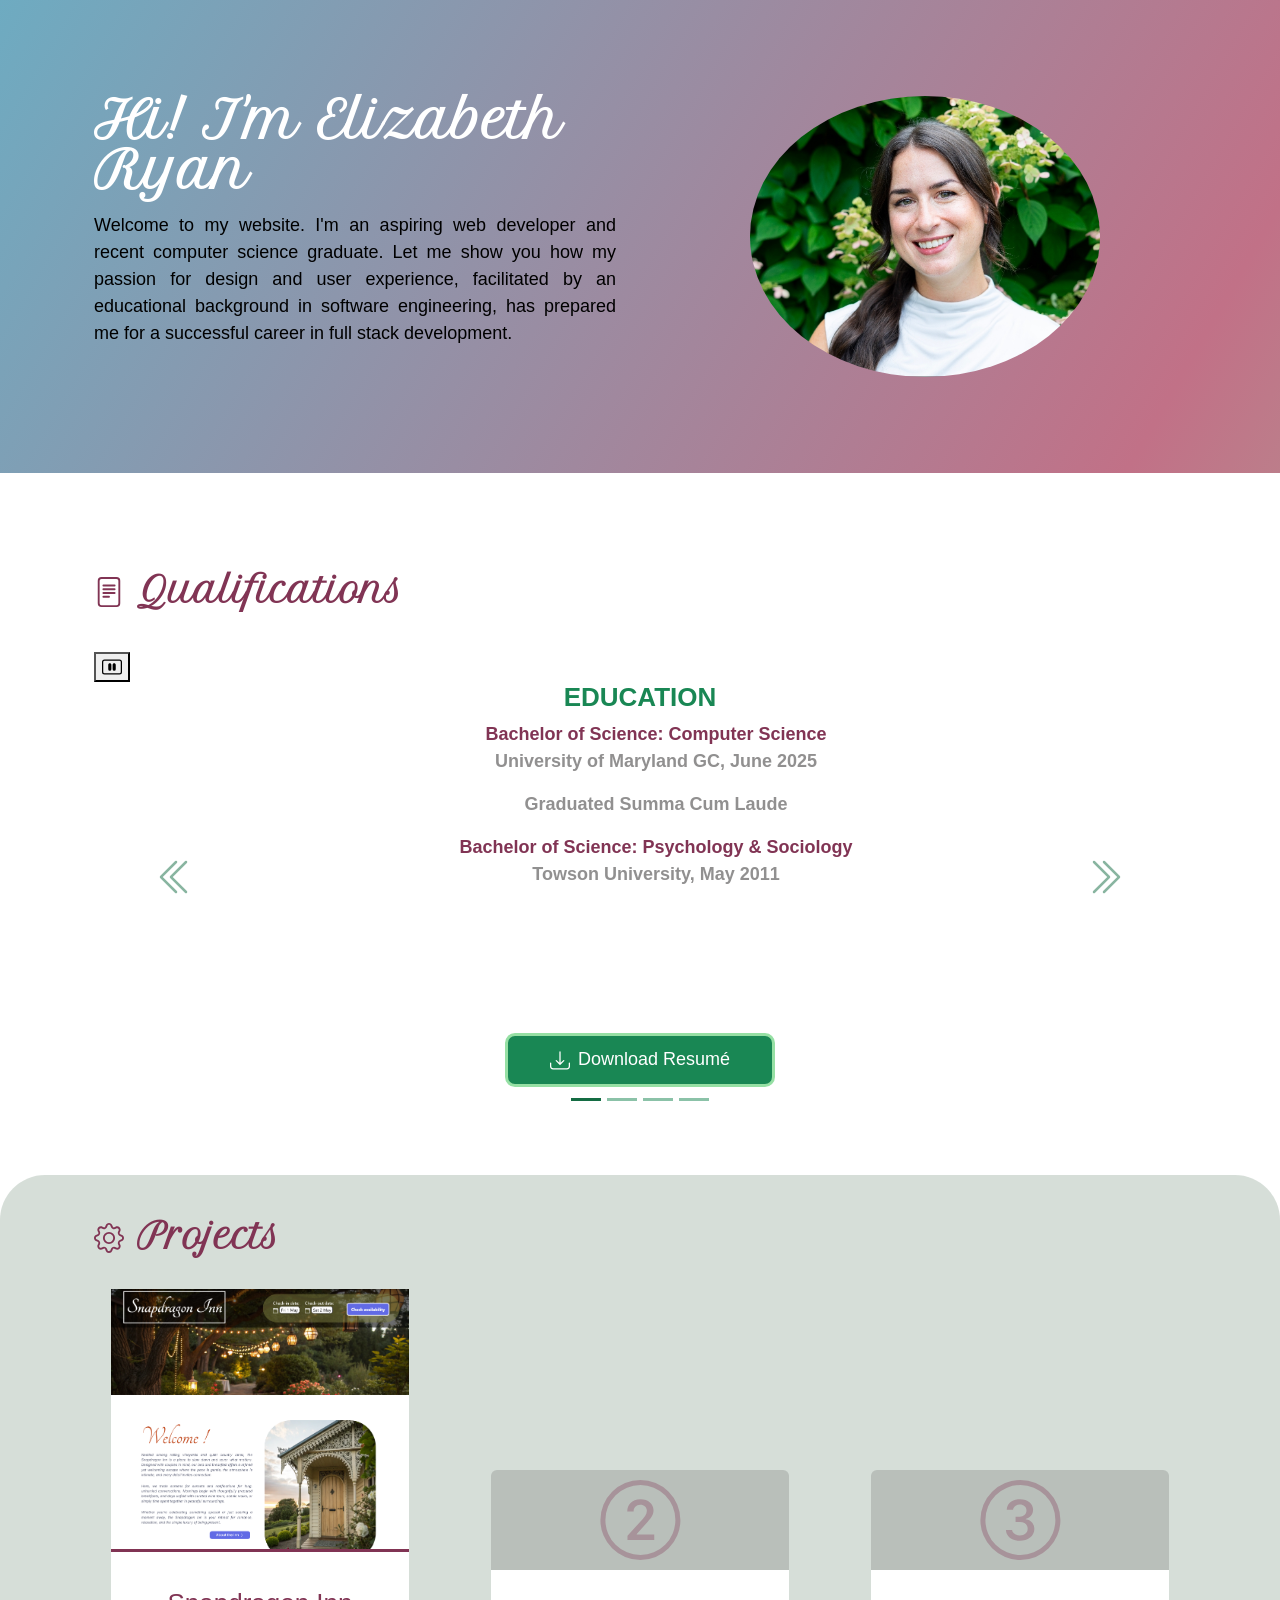
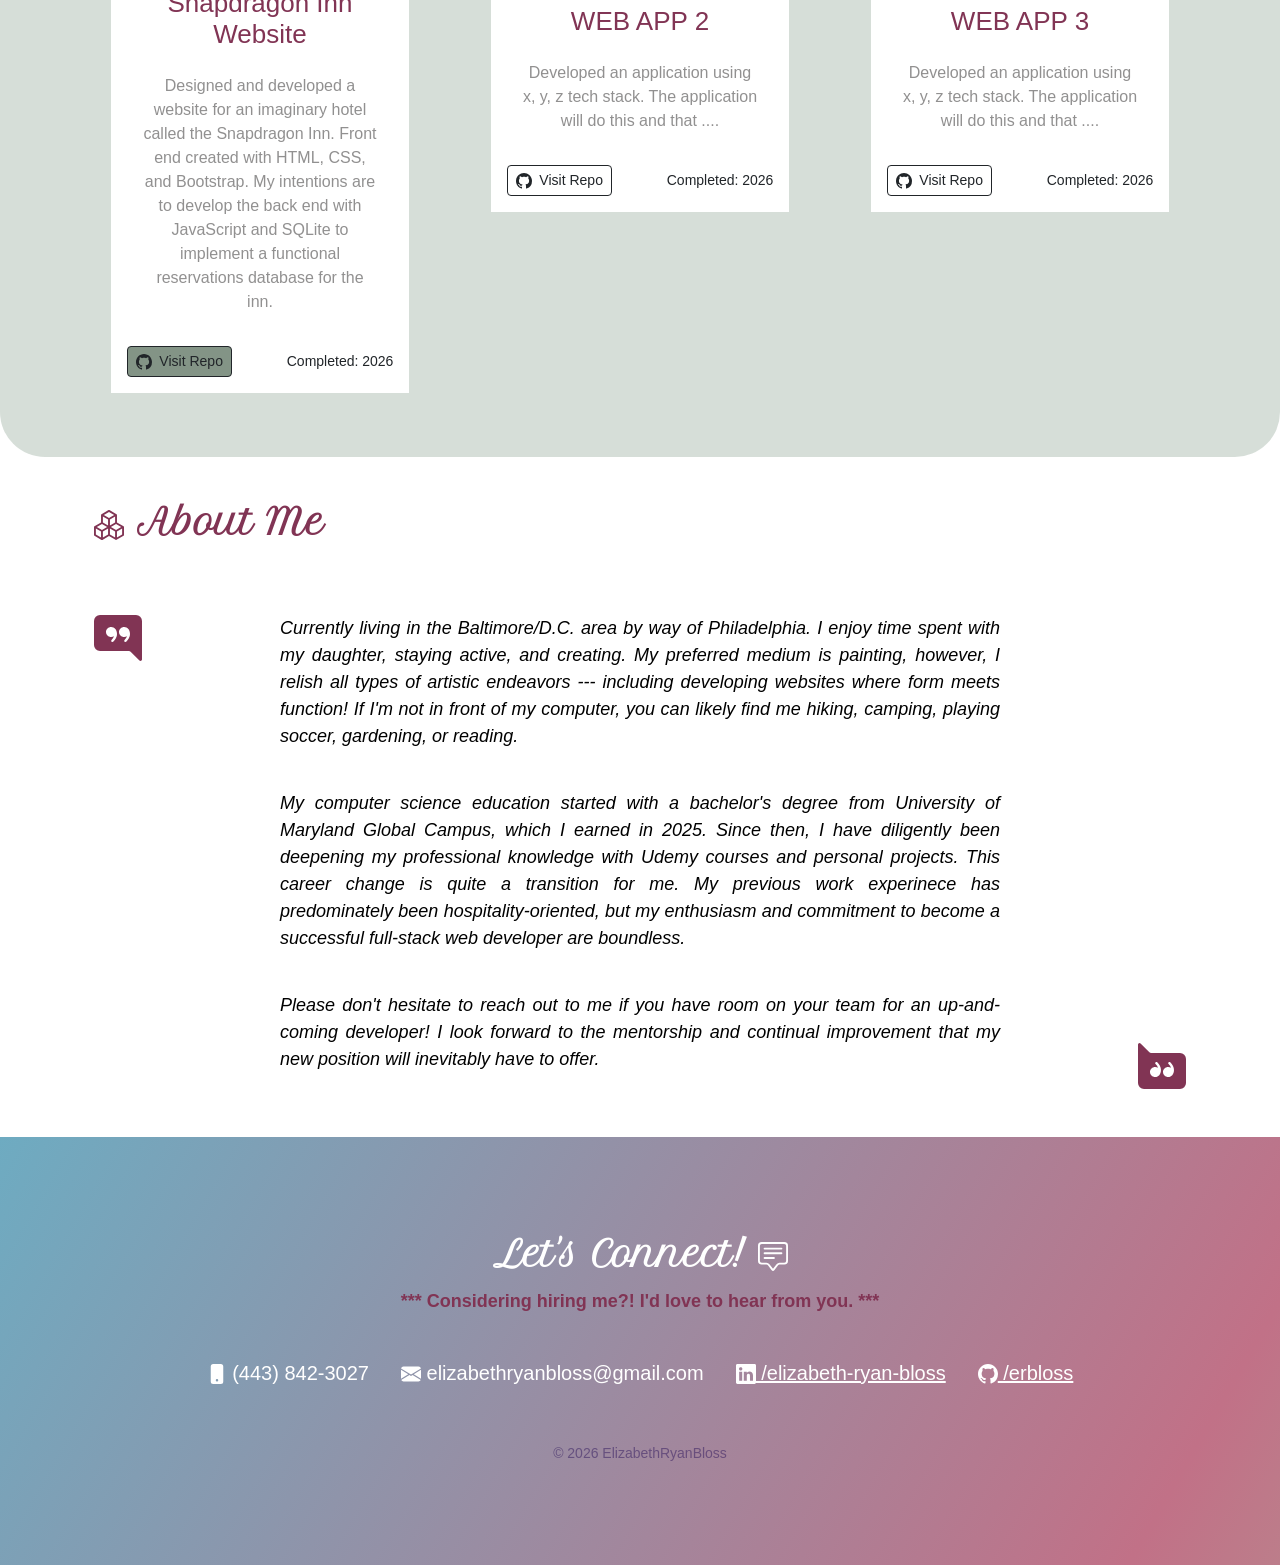
==== commit d4c66cb3: "minor edit of project section" ====
--- a/index.html
+++ b/index.html
@@ -66,6 +66,15 @@
                             </svg> Download Resumé
                         </a>
                     </div>
+                    <div class="pause-btn">
+                        <button type="button">
+                            <svg xmlns="http://www.w3.org/2000/svg" width="20" height="20" fill="black" class="bi bi-pause-btn" viewBox="0 0 16 16">
+                            <path d="M6.25 5C5.56 5 5 5.56 5 6.25v3.5a1.25 1.25 0 1 0 2.5 0v-3.5C7.5 5.56 6.94 5 6.25 5m3.5 0c-.69 0-1.25.56-1.25 1.25v3.5a1.25 1.25 0 1 0 2.5 0v-3.5C11 5.56 10.44 5 9.75 5"/>
+                            <path d="M0 4a2 2 0 0 1 2-2h12a2 2 0 0 1 2 2v8a2 2 0 0 1-2 2H2a2 2 0 0 1-2-2zm15 0a1 1 0 0 0-1-1H2a1 1 0 0 0-1 1v8a1 1 0 0 0 1 1h12a1 1 0 0 0 1-1z"/>
+                            </svg>
+                        </button>
+                    </div>
+
                     <div class="carousel-indicators">
 
                         <button type="button" data-bs-target="#myCarousel" data-bs-slide-to="0" class="active" aria-label="Slide 1" aria-current="true" fill="#e6e6e6"></button> 
@@ -201,8 +210,8 @@
                                 <path d="M1 8a7 7 0 1 0 14 0A7 7 0 0 0 1 8m15 0A8 8 0 1 1 0 8a8 8 0 0 1 16 0M6.646 6.24v.07H5.375v-.064c0-1.213.879-2.402 2.637-2.402 1.582 0 2.613.949 2.613 2.215 0 1.002-.6 1.667-1.287 2.43l-.096.107-1.974 2.22v.077h3.498V12H5.422v-.832l2.97-3.293c.434-.475.903-1.008.903-1.705 0-.744-.557-1.236-1.313-1.236-.843 0-1.336.615-1.336 1.306"/>
                             </svg>
                             <div class="card-body"> 
-                                <h3>WEB APP 3</h3>
-                                <p class="card-text">Developed a web application uaing Bootstrap for a ....</p> 
+                                <h3>WEB APP 2</h3>
+                                <p class="card-text">Developed an application using x, y, z tech stack.  The application will do this and that .... </p> 
                                 <div class="d-flex justify-content-between align-items-center"> 
                                     <div class="btn-group"> 
                                         <button type="button" class="btn btn-sm btn-outline-dark">
@@ -224,7 +233,7 @@
                             </svg>
                             <div class="card-body"> 
                                 <h3>WEB APP 3</h3>
-                                <p class="card-text">Developed a web application uaing Bootstrap for a ....</p> 
+                                <p class="card-text">Developed an application using x, y, z tech stack.  The application will do this and that ....</p> 
                                 <div class="d-flex justify-content-between align-items-center"> 
                                     <div class="btn-group"> 
                                         <button type="button" class="btn btn-sm btn-outline-dark">
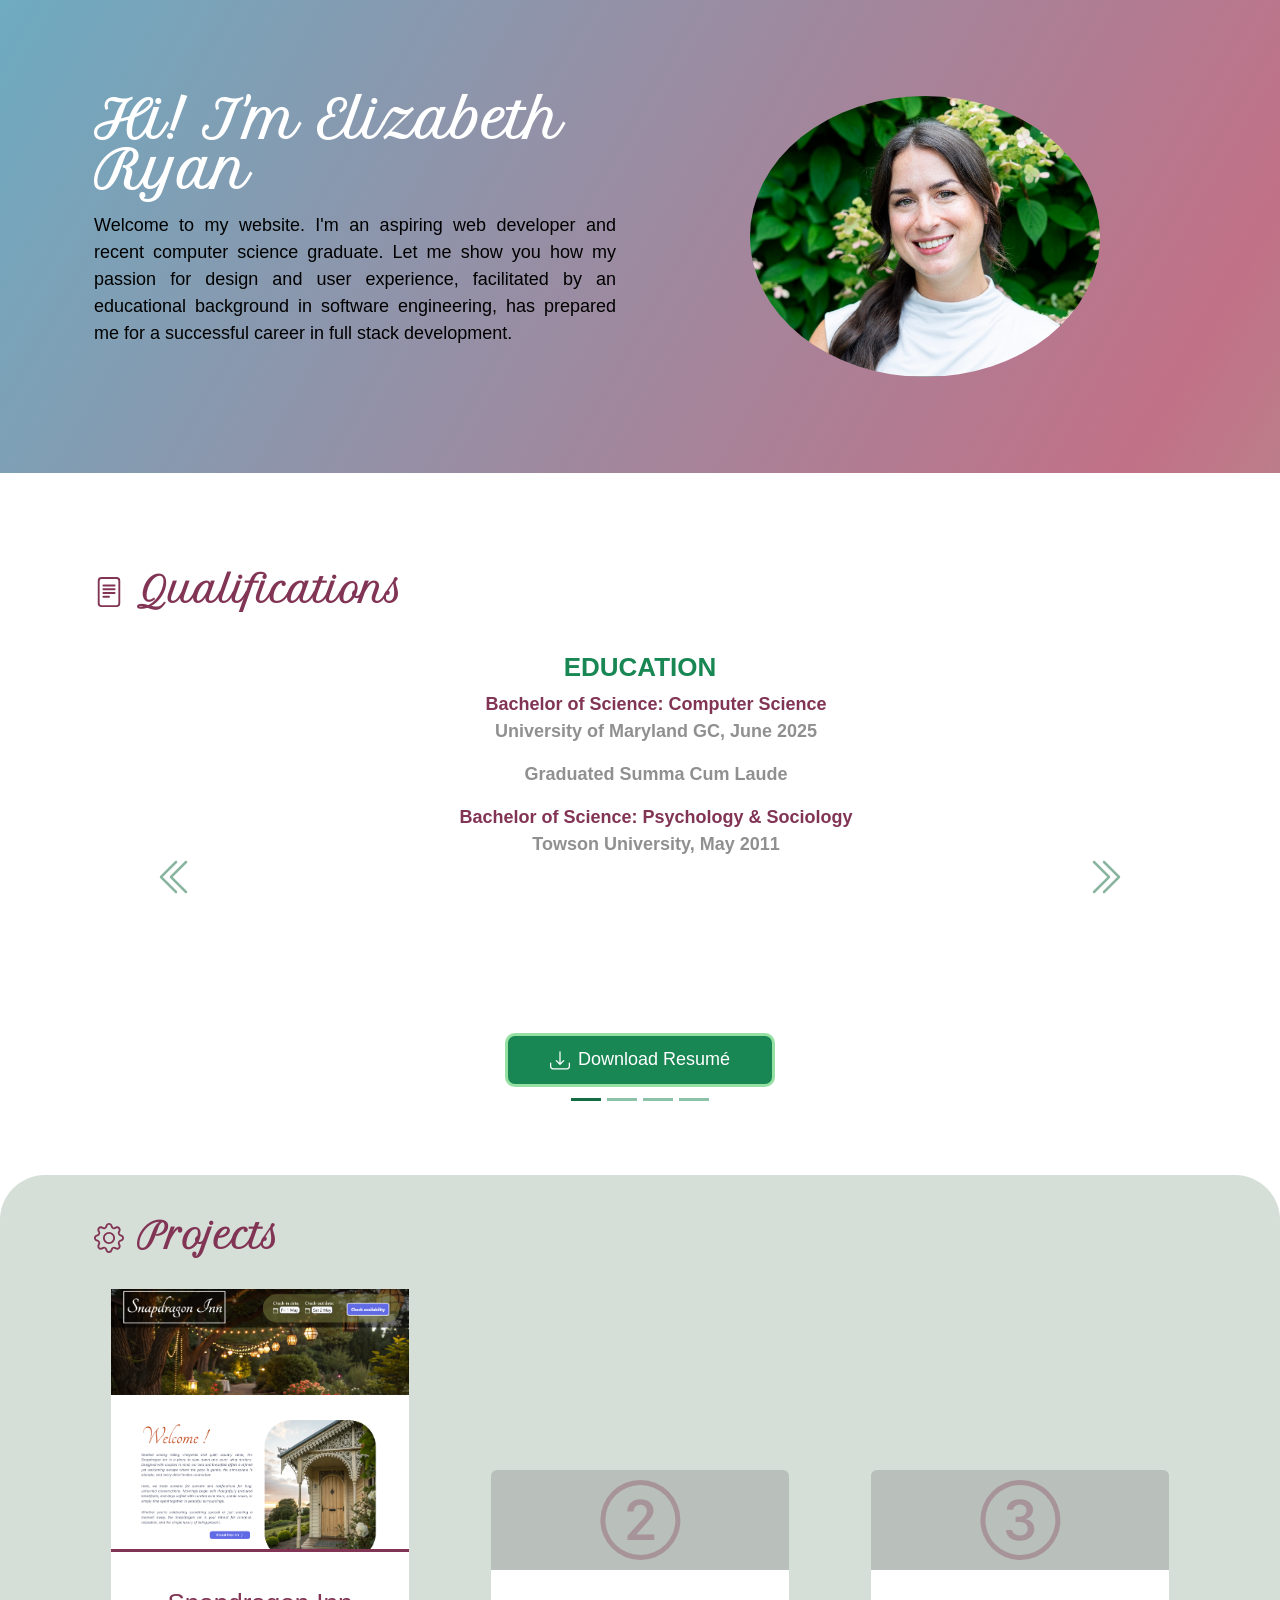
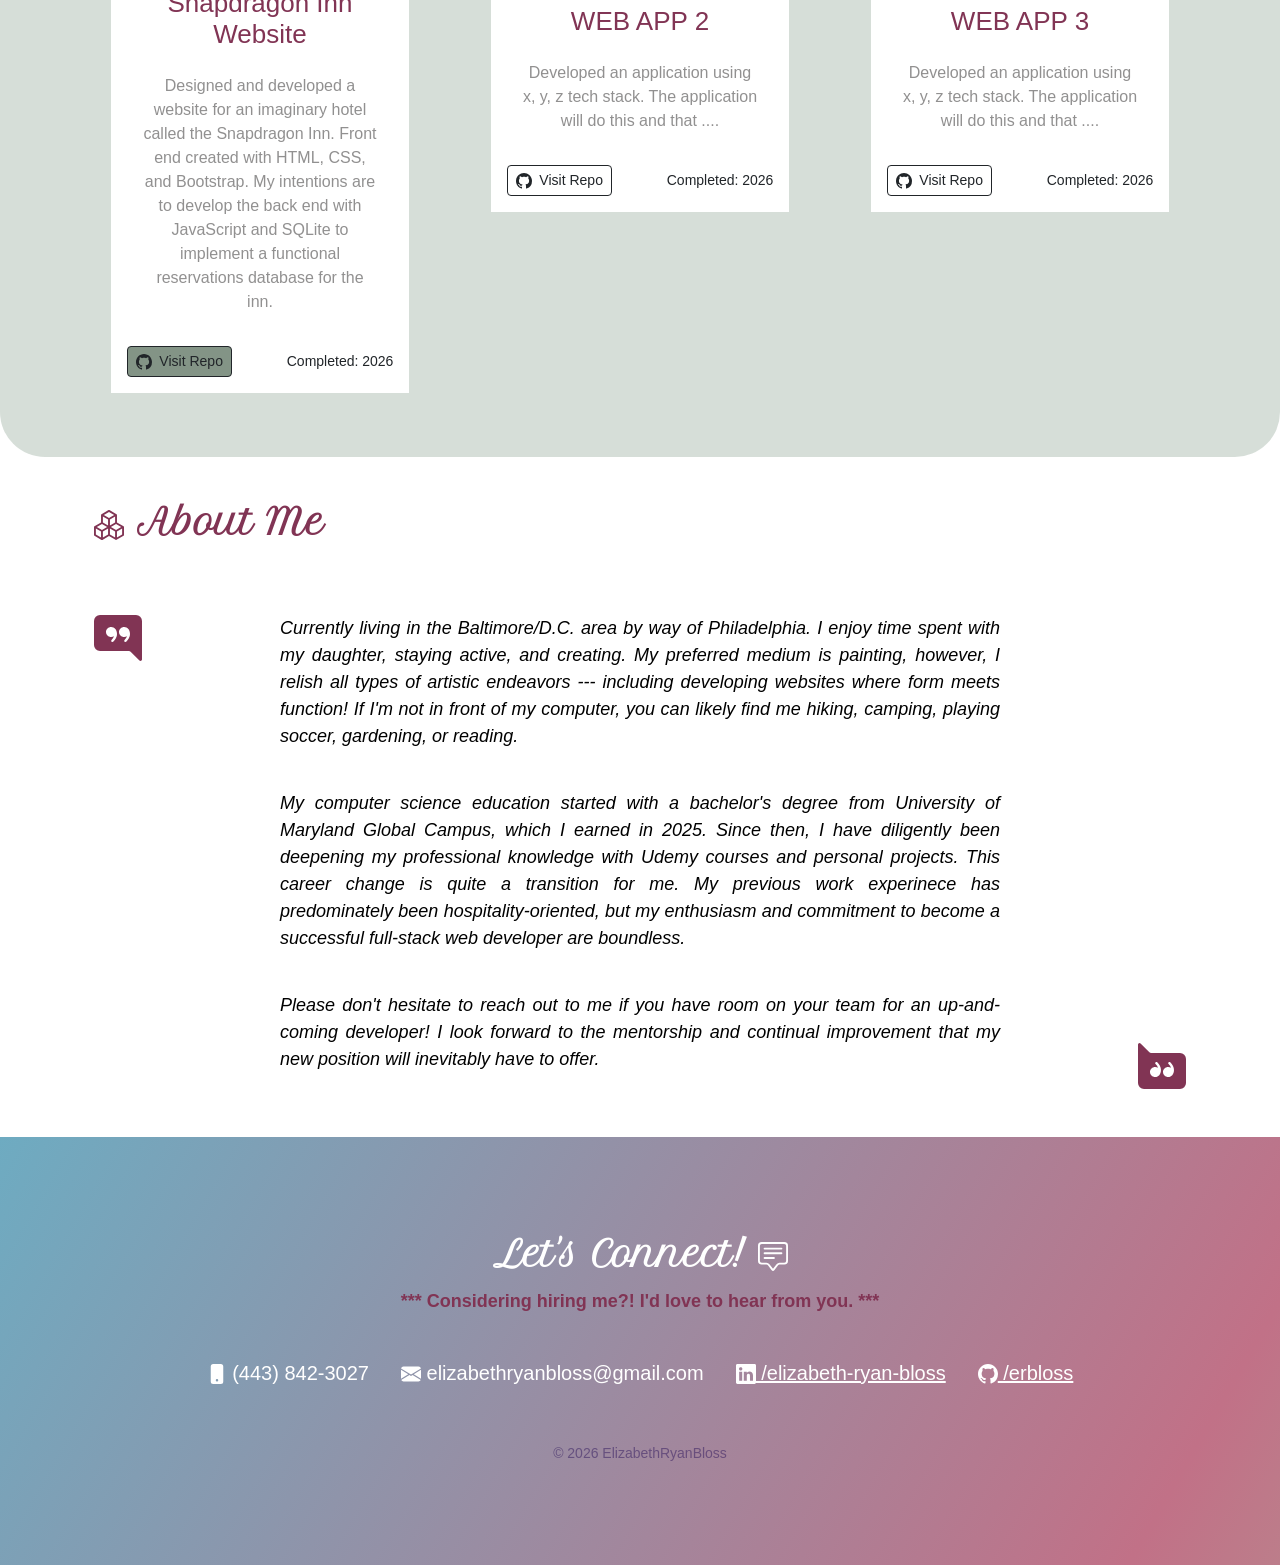
==== commit f4e00143: "fix to carousel" ====
--- a/index.html
+++ b/index.html
@@ -1,11 +1,13 @@
 <!DOCTYPE html>
 <html lang="en">
+
 <head>
     <meta charset="UTF-8">
     <meta name="viewport" content="width=device-width, initial-scale=1.0">
     <title>Elizabeth Ryan Bloss</title>
 
-    <link href="https://cdn.jsdelivr.net/npm/bootstrap@5.3.8/dist/css/bootstrap.min.css" rel="stylesheet" integrity="sha384-sRIl4kxILFvY47J16cr9ZwB07vP4J8+LH7qKQnuqkuIAvNWLzeN8tE5YBujZqJLB" crossorigin="anonymous">
+    <link href="https://cdn.jsdelivr.net/npm/bootstrap@5.3.8/dist/css/bootstrap.min.css" rel="stylesheet"
+        integrity="sha384-sRIl4kxILFvY47J16cr9ZwB07vP4J8+LH7qKQnuqkuIAvNWLzeN8tE5YBujZqJLB" crossorigin="anonymous">
 
     <link rel="stylesheet" href="./style.css">
 
@@ -17,332 +19,396 @@
 <body>
     <!-- INTRO: hero section w/ background info -->
     <section id="title" class="gradient-background">
-        <div class="container intro-container col-xxl-8 px-4 py-5"> 
-            <div class="row  intro-row flex-lg-row-reverse g-5 py-5"> 
-                <div class="col-10 col-sm-12 col-lg-6"> 
-                    <img src="./images/Headshot_2025.jpg" class="d-block mx-lg-auto img-fluid profile-img" alt="profile picture" loading="lazy"> 
-                </div> 
-                <div class="col-lg-6"> 
-                    <h1 class="fw-bold lh-1 mb-3">Hi! I'm Elizabeth Ryan</h1> 
-                    <p class="lead">Welcome to my website. I'm an aspiring web developer and recent computer science graduate.  Let me show you how my passion for design and user experience, facilitated by an educational background in software engineering, has prepared me for a successful career in full stack development. </p> 
-                </div> 
-            </div> 
+        <div class="container intro-container col-xxl-8 px-4 py-5">
+            <div class="row  intro-row flex-lg-row-reverse g-5 py-5">
+                <div class="col-10 col-sm-12 col-lg-6">
+                    <img src="./images/Headshot_2025.jpg" class="d-block mx-lg-auto img-fluid profile-img"
+                        alt="profile picture" loading="lazy">
+                </div>
+                <div class="col-lg-6">
+                    <h1 class="fw-bold lh-1 mb-3">Hi! I'm Elizabeth Ryan</h1>
+                    <p class="lead">Welcome to my website. I'm an aspiring web developer and recent computer science
+                        graduate. Let me show you how my passion for design and user experience, facilitated by an
+                        educational background in software engineering, has prepared me for a successful career in full
+                        stack development. </p>
+                </div>
+            </div>
         </div>
     </section>
 
     <!-- Qualifications: education, cerctificates, professional links (github, linkedin, resume pdf)-->
     <section id="qualifications" class="qualifications-section">
-        <div class="container px-4 py-5  mt-5" id="featured-3"> 
+        <div class="container px-4 py-5  mt-5" id="featured-3">
             <h2 class="pb-2">
-                <svg xmlns="http://www.w3.org/2000/svg" width="30" height="30" fill="currentColor" class="bi bi-file-text" viewBox="0 0 16 16">
-                    <path d="M5 4a.5.5 0 0 0 0 1h6a.5.5 0 0 0 0-1zm-.5 2.5A.5.5 0 0 1 5 6h6a.5.5 0 0 1 0 1H5a.5.5 0 0 1-.5-.5M5 8a.5.5 0 0 0 0 1h6a.5.5 0 0 0 0-1zm0 2a.5.5 0 0 0 0 1h3a.5.5 0 0 0 0-1z"/>
-                    <path d="M2 2a2 2 0 0 1 2-2h8a2 2 0 0 1 2 2v12a2 2 0 0 1-2 2H4a2 2 0 0 1-2-2zm10-1H4a1 1 0 0 0-1 1v12a1 1 0 0 0 1 1h8a1 1 0 0 0 1-1V2a1 1 0 0 0-1-1"/>
-                </svg><strong> Qualifications</strong></h2> 
-            <div id="myCarousel" class="carousel slide" data-bs-ride="carousel"> 
+                <svg xmlns="http://www.w3.org/2000/svg" width="30" height="30" fill="currentColor"
+                    class="bi bi-file-text" viewBox="0 0 16 16">
+                    <path
+                        d="M5 4a.5.5 0 0 0 0 1h6a.5.5 0 0 0 0-1zm-.5 2.5A.5.5 0 0 1 5 6h6a.5.5 0 0 1 0 1H5a.5.5 0 0 1-.5-.5M5 8a.5.5 0 0 0 0 1h6a.5.5 0 0 0 0-1zm0 2a.5.5 0 0 0 0 1h3a.5.5 0 0 0 0-1z" />
+                    <path
+                        d="M2 2a2 2 0 0 1 2-2h8a2 2 0 0 1 2 2v12a2 2 0 0 1-2 2H4a2 2 0 0 1-2-2zm10-1H4a1 1 0 0 0-1 1v12a1 1 0 0 0 1 1h8a1 1 0 0 0 1-1V2a1 1 0 0 0-1-1" />
+                </svg><strong> Qualifications</strong>
+            </h2>
+            <div id="myCarousel" class="carousel slide" data-bs-ride="carousel">
 
                 <!-- previous button -->
-                <button class="carousel-control-prev" type="button"data-bs-target="#myCarousel" data-bs-slide="prev"> 
-                    <svg xmlns="http://www.w3.org/2000/svg" width="40" fill="#146c43" class="bi bi-chevron-double-left" viewBox="0 0 16 16">
-                    <path fill-rule="evenodd" d="M8.354 1.646a.5.5 0 0 1 0 .708L2.707 8l5.647 5.646a.5.5 0 0 1-.708.708l-6-6a.5.5 0 0 1 0-.708l6-6a.5.5 0 0 1 .708 0"/>
-                    <path fill-rule="evenodd" d="M12.354 1.646a.5.5 0 0 1 0 .708L6.707 8l5.647 5.646a.5.5 0 0 1-.708.708l-6-6a.5.5 0 0 1 0-.708l6-6a.5.5 0 0 1 .708 0"/>
+                <button class="carousel-control-prev" type="button" data-bs-target="#myCarousel" data-bs-slide="prev">
+                    <svg xmlns="http://www.w3.org/2000/svg" width="40" fill="#146c43" class="bi bi-chevron-double-left"
+                        viewBox="0 0 16 16">
+                        <path fill-rule="evenodd"
+                            d="M8.354 1.646a.5.5 0 0 1 0 .708L2.707 8l5.647 5.646a.5.5 0 0 1-.708.708l-6-6a.5.5 0 0 1 0-.708l6-6a.5.5 0 0 1 .708 0" />
+                        <path fill-rule="evenodd"
+                            d="M12.354 1.646a.5.5 0 0 1 0 .708L6.707 8l5.647 5.646a.5.5 0 0 1-.708.708l-6-6a.5.5 0 0 1 0-.708l6-6a.5.5 0 0 1 .708 0" />
                     </svg>
-                    <span class="visually-hidden">Previous</span> 
-                </button> 
+                    <span class="visually-hidden">Previous</span>
+                </button>
+
                 <!-- next button -->
-                <button class="carousel-control-next ms-auto" type="button" data-bs-target="#myCarousel" data-bs-slide="next"> 
-                    <svg xmlns="http://www.w3.org/2000/svg" width="40" fill="#146c43" class="bi bi-chevron-double-right" viewBox="0 0 16 16">
-                    <path fill-rule="evenodd" d="M3.646 1.646a.5.5 0 0 1 .708 0l6 6a.5.5 0 0 1 0 .708l-6 6a.5.5 0 0 1-.708-.708L9.293 8 3.646 2.354a.5.5 0 0 1 0-.708"/>
-                    <path fill-rule="evenodd" d="M7.646 1.646a.5.5 0 0 1 .708 0l6 6a.5.5 0 0 1 0 .708l-6 6a.5.5 0 0 1-.708-.708L13.293 8 7.646 2.354a.5.5 0 0 1 0-.708"/>
+                <button class="carousel-control-next ms-auto" type="button" data-bs-target="#myCarousel"
+                    data-bs-slide="next">
+                    <svg xmlns="http://www.w3.org/2000/svg" width="40" fill="#146c43" class="bi bi-chevron-double-right"
+                        viewBox="0 0 16 16">
+                        <path fill-rule="evenodd"
+                            d="M3.646 1.646a.5.5 0 0 1 .708 0l6 6a.5.5 0 0 1 0 .708l-6 6a.5.5 0 0 1-.708-.708L9.293 8 3.646 2.354a.5.5 0 0 1 0-.708" />
+                        <path fill-rule="evenodd"
+                            d="M7.646 1.646a.5.5 0 0 1 .708 0l6 6a.5.5 0 0 1 0 .708l-6 6a.5.5 0 0 1-.708-.708L13.293 8 7.646 2.354a.5.5 0 0 1 0-.708" />
                     </svg>
-                    <span class="visually-hidden">Next</span> 
-                </button> 
-                <!-- other buttons/controls -->
-                <div class="carousel-controls"> 
+                    <span class="visually-hidden">Next</span>
+                </button>
+
+                <!-- resume download button and indicators -->
+                <div class="carousel-controls">
                     <div class="resume-btn">
-                        <a href="./assets/Resume_ElizabethBloss.pdf" download class="btn btn-success d-inline-flex align-items-center gap-2">
-                            <svg xmlns="http://www.w3.org/2000/svg" width="20" fill="#fff" class="bi bi-download" viewBox="0 0 16 16">
-                            <path d="M.5 9.9a.5.5 0 0 1 .5.5v2.6A1.5 1.5 0 0 0 2.5 14.5h11a1.5 1.5 0 0 0 1.5-1.5v-2.6a.5.5 0 0 1 1 0v2.6A2.5 2.5 0 0 1 13.5 15.5h-11A2.5 2.5 0 0 1 0 13v-2.6a.5.5 0 0 1 .5-.5"/>
-                            <path d="M7.646 11.854a.5.5 0 0 0 .708 0l3-3a.5.5 0 0 0-.708-.708L8.5 10.293V1.5a.5.5 0 0 0-1 0v8.793L5.354 8.146a.5.5 0 1 0-.708.708z"/>
+                        <a href="./assets/Resume_ElizabethBloss.pdf" download
+                            class="btn btn-success d-inline-flex align-items-center gap-2">
+                            <svg xmlns="http://www.w3.org/2000/svg" width="20" fill="#fff" class="bi bi-download"
+                                viewBox="0 0 16 16">
+                                <path
+                                    d="M.5 9.9a.5.5 0 0 1 .5.5v2.6A1.5 1.5 0 0 0 2.5 14.5h11a1.5 1.5 0 0 0 1.5-1.5v-2.6a.5.5 0 0 1 1 0v2.6A2.5 2.5 0 0 1 13.5 15.5h-11A2.5 2.5 0 0 1 0 13v-2.6a.5.5 0 0 1 .5-.5" />
+                                <path
+                                    d="M7.646 11.854a.5.5 0 0 0 .708 0l3-3a.5.5 0 0 0-.708-.708L8.5 10.293V1.5a.5.5 0 0 0-1 0v8.793L5.354 8.146a.5.5 0 1 0-.708.708z" />
                             </svg> Download Resumé
                         </a>
                     </div>
-                    <div class="pause-btn">
-                        <button type="button">
-                            <svg xmlns="http://www.w3.org/2000/svg" width="20" height="20" fill="black" class="bi bi-pause-btn" viewBox="0 0 16 16">
-                            <path d="M6.25 5C5.56 5 5 5.56 5 6.25v3.5a1.25 1.25 0 1 0 2.5 0v-3.5C7.5 5.56 6.94 5 6.25 5m3.5 0c-.69 0-1.25.56-1.25 1.25v3.5a1.25 1.25 0 1 0 2.5 0v-3.5C11 5.56 10.44 5 9.75 5"/>
-                            <path d="M0 4a2 2 0 0 1 2-2h12a2 2 0 0 1 2 2v8a2 2 0 0 1-2 2H2a2 2 0 0 1-2-2zm15 0a1 1 0 0 0-1-1H2a1 1 0 0 0-1 1v8a1 1 0 0 0 1 1h12a1 1 0 0 0 1-1z"/>
-                            </svg>
-                        </button>
-                    </div>
 
                     <div class="carousel-indicators">
-
-                        <button type="button" data-bs-target="#myCarousel" data-bs-slide-to="0" class="active" aria-label="Slide 1" aria-current="true" fill="#e6e6e6"></button> 
-
-                        <button type="button" data-bs-target="#myCarousel" data-bs-slide-to="1" aria-label="Slide 2" class=""></button> 
-
-                        <button type="button" data-bs-target="#myCarousel" data-bs-slide-to="2" aria-label="Slide 3" class=""></button> 
-
-                        <button type="button" data-bs-target="#myCarousel" data-bs-slide-to="3" aria-label="Slide 4" class=""></button>   
+                        <button type="button" data-bs-target="#myCarousel" data-bs-slide-to="0" class="active"
+                            aria-label="Slide 1" aria-current="true" fill="#e6e6e6"></button>
+
+                        <button type="button" data-bs-target="#myCarousel" data-bs-slide-to="1" aria-label="Slide 2"
+                            class=""></button>
+
+                        <button type="button" data-bs-target="#myCarousel" data-bs-slide-to="2" aria-label="Slide 3"
+                            class=""></button>
+
+                        <button type="button" data-bs-target="#myCarousel" data-bs-slide-to="3" aria-label="Slide 4"
+                            class=""></button>
                     </div>
                 </div>
                 <!-- inside content of carousel -->
-                <div class="carousel-inner"> 
-                    <div class="carousel-item active"> 
-                    <h3><strong>EDUCATION</strong></h3> 
-                    <ul>
-                        <li>Bachelor of Science: Computer Science
-                            <p>University of Maryland GC, June 2025</p>
-                            <p>Graduated Summa Cum Laude</p>
-                        </li>
-                        <li>Bachelor of Science: Psychology & Sociology
-                            <p>Towson University, May 2011</p>
-                        </li>
-                    </ul>
-                    </div> 
-
-                    <div class="carousel-item"> 
-                    <h3><strong>CERTIFICATES</strong></h3> 
-                    <ul>
-                        <li>Complete Full Stack Web Development Bootcamp
-                            <p>Udemy, May 2026</p>
-                        </li>
-                        <li>AI Engineer Core Track: LLM Engineering, RAG, QLoRA, Agents
-                            <p>Udemy, January 2026</p>
-                        </li>
-                    </ul>        
-                    </div> 
+                <div class="carousel-inner">
+                    <div class="carousel-item active">
+                        <h3><strong>EDUCATION</strong></h3>
+                        <ul>
+                            <li>Bachelor of Science: Computer Science
+                                <p>University of Maryland GC, June 2025</p>
+                                <p>Graduated Summa Cum Laude</p>
+                            </li>
+                            <li>Bachelor of Science: Psychology & Sociology
+                                <p>Towson University, May 2011</p>
+                            </li>
+                        </ul>
+                    </div>
 
                     <div class="carousel-item">
-                    <div class="row qual-row justify-content-center">
-                        <h3><strong>PROGRAMMING TOOLS</strong></h3>
-
-                        <div class="tool-list col-12 col-md-3">
-                            <h4><strong>Frameworks</strong></h4>
+                        <h3><strong>CERTIFICATES</strong></h3>
+                        <ul>
+                            <li>Complete Full Stack Web Development Bootcamp
+                                <p>Udemy, May 2026</p>
+                            </li>
+                            <li>AI Engineer Core Track: LLM Engineering, RAG, QLoRA, Agents
+                                <p>Udemy, January 2026</p>
+                            </li>
+                        </ul>
+                    </div>
+
+                    <div class="carousel-item">
+                        <div class="row qual-row justify-content-center">
+                            <h3><strong>PROGRAMMING TOOLS</strong></h3>
+
+                            <div class="tool-list col-12 col-md-3">
+                                <h4><strong>Frameworks</strong></h4>
                                 <p>React</p>
                                 <p>Bootstrap</p>
                                 <p>Node.js</p>
                                 <p>Flask</p>
-                        </div>
-
-                        <div class="tool-list col-12 col-md-3">
-                            <h4><strong>Languages</strong></h4>
+                            </div>
+
+                            <div class="tool-list col-12 col-md-3">
+                                <h4><strong>Languages</strong></h4>
                                 <p>JavaScript</p>
                                 <p>Python</p>
-                                <p>Java</p>    
+                                <p>Java</p>
                                 <p>HTML</p>
                                 <p>CSS</p>
-                                <p>C++</p>    
-                        </div>
-
-                        <div class="tool-list col-12 col-md-3">
-                            <h4><strong>Databases</strong></h4>
+                                <p>C++</p>
+                            </div>
+
+                            <div class="tool-list col-12 col-md-3">
+                                <h4><strong>Databases</strong></h4>
                                 <p>SQLite</p>
                                 <p>PostgreSQL</p>
                                 <p>Supabase</p>
+                            </div>
                         </div>
                     </div>
-                    </div>
 
                     <div class="carousel-item">
-                    <div class="container text-center">
-                        <h3><strong>RELEVANT SKILLS</strong></h3>
-
-                        <div class="row qual-row justify-content-center">
-                            <div class="skills col-12 col-md-4 col-sm-3">
-                                <p>Responsive Design</p>
-                                <p>Software Development</p>
-                                <p>LLMs</p>
-                                <p>Problem-Solving</p>
-                            </div>
-
-                            <div class="skills col-12 col-md-4 col-sm-3">
-                                <p>Data Structures + Algorithms</p>
-                                <p>Testing + Debugging</p>
-                                <p>Agile + CI/CD + Version Control</p>
-                                <p>RESTful API's</p>
+                        <div class="container text-center">
+                            <h3><strong>RELEVANT SKILLS</strong></h3>
+
+                            <div class="row qual-row justify-content-center">
+                                <div class="skills col-12 col-md-4 col-sm-3">
+                                    <p>Responsive Design</p>
+                                    <p>Software Development</p>
+                                    <p>LLMs</p>
+                                    <p>Problem-Solving</p>
+                                </div>
+
+                                <div class="skills col-12 col-md-4 col-sm-3">
+                                    <p>Data Structures + Algorithms</p>
+                                    <p>Testing + Debugging</p>
+                                    <p>Agile + CI/CD + Version Control</p>
+                                    <p>RESTful API's</p>
+                                </div>
                             </div>
                         </div>
                     </div>
                 </div>
             </div>
-        </div> 
     </section>
-  
+
     <!-- PROJECT SHOWCASE: description and links -->
     <section id="projects" class="project-section">
-        <div class="container px-4 py-3"> 
-            <!-- Three columns of text --> 
-            <div class="row"> 
+        <div class="container px-4 py-3">
+            <!-- Three columns of text -->
+            <div class="row">
                 <h2 class="py-4">
-                    <svg xmlns="http://www.w3.org/2000/svg" width="30" height="30" fill="currentColor" class="bi bi-gear" viewBox="0 0 16 16">
-                        <path d="M8 4.754a3.246 3.246 0 1 0 0 6.492 3.246 3.246 0 0 0 0-6.492M5.754 8a2.246 2.246 0 1 1 4.492 0 2.246 2.246 0 0 1-4.492 0"/>
-                        <path d="M9.796 1.343c-.527-1.79-3.065-1.79-3.592 0l-.094.319a.873.873 0 0 1-1.255.52l-.292-.16c-1.64-.892-3.433.902-2.54 2.541l.159.292a.873.873 0 0 1-.52 1.255l-.319.094c-1.79.527-1.79 3.065 0 3.592l.319.094a.873.873 0 0 1 .52 1.255l-.16.292c-.892 1.64.901 3.434 2.541 2.54l.292-.159a.873.873 0 0 1 1.255.52l.094.319c.527 1.79 3.065 1.79 3.592 0l.094-.319a.873.873 0 0 1 1.255-.52l.292.16c1.64.893 3.434-.902 2.54-2.541l-.159-.292a.873.873 0 0 1 .52-1.255l.319-.094c1.79-.527 1.79-3.065 0-3.592l-.319-.094a.873.873 0 0 1-.52-1.255l.16-.292c.893-1.64-.902-3.433-2.541-2.54l-.292.159a.873.873 0 0 1-1.255-.52zm-2.633.283c.246-.835 1.428-.835 1.674 0l.094.319a1.873 1.873 0 0 0 2.693 1.115l.291-.16c.764-.415 1.6.42 1.184 1.185l-.159.292a1.873 1.873 0 0 0 1.116 2.692l.318.094c.835.246.835 1.428 0 1.674l-.319.094a1.873 1.873 0 0 0-1.115 2.693l.16.291c.415.764-.42 1.6-1.185 1.184l-.291-.159a1.873 1.873 0 0 0-2.693 1.116l-.094.318c-.246.835-1.428.835-1.674 0l-.094-.319a1.873 1.873 0 0 0-2.692-1.115l-.292.16c-.764.415-1.6-.42-1.184-1.185l.159-.291A1.873 1.873 0 0 0 1.945 8.93l-.319-.094c-.835-.246-.835-1.428 0-1.674l.319-.094A1.873 1.873 0 0 0 3.06 4.377l-.16-.292c-.415-.764.42-1.6 1.185-1.184l.292.159a1.873 1.873 0 0 0 2.692-1.115z"/>
+                    <svg xmlns="http://www.w3.org/2000/svg" width="30" height="30" fill="currentColor"
+                        class="bi bi-gear" viewBox="0 0 16 16">
+                        <path
+                            d="M8 4.754a3.246 3.246 0 1 0 0 6.492 3.246 3.246 0 0 0 0-6.492M5.754 8a2.246 2.246 0 1 1 4.492 0 2.246 2.246 0 0 1-4.492 0" />
+                        <path
+                            d="M9.796 1.343c-.527-1.79-3.065-1.79-3.592 0l-.094.319a.873.873 0 0 1-1.255.52l-.292-.16c-1.64-.892-3.433.902-2.54 2.541l.159.292a.873.873 0 0 1-.52 1.255l-.319.094c-1.79.527-1.79 3.065 0 3.592l.319.094a.873.873 0 0 1 .52 1.255l-.16.292c-.892 1.64.901 3.434 2.541 2.54l.292-.159a.873.873 0 0 1 1.255.52l.094.319c.527 1.79 3.065 1.79 3.592 0l.094-.319a.873.873 0 0 1 1.255-.52l.292.16c1.64.893 3.434-.902 2.54-2.541l-.159-.292a.873.873 0 0 1 .52-1.255l.319-.094c1.79-.527 1.79-3.065 0-3.592l-.319-.094a.873.873 0 0 1-.52-1.255l.16-.292c.893-1.64-.902-3.433-2.541-2.54l-.292.159a.873.873 0 0 1-1.255-.52zm-2.633.283c.246-.835 1.428-.835 1.674 0l.094.319a1.873 1.873 0 0 0 2.693 1.115l.291-.16c.764-.415 1.6.42 1.184 1.185l-.159.292a1.873 1.873 0 0 0 1.116 2.692l.318.094c.835.246.835 1.428 0 1.674l-.319.094a1.873 1.873 0 0 0-1.115 2.693l.16.291c.415.764-.42 1.6-1.185 1.184l-.291-.159a1.873 1.873 0 0 0-2.693 1.116l-.094.318c-.246.835-1.428.835-1.674 0l-.094-.319a1.873 1.873 0 0 0-2.692-1.115l-.292.16c-.764.415-1.6-.42-1.184-1.185l.159-.291A1.873 1.873 0 0 0 1.945 8.93l-.319-.094c-.835-.246-.835-1.428 0-1.674l.319-.094A1.873 1.873 0 0 0 3.06 4.377l-.16-.292c-.415-.764.42-1.6 1.185-1.184l.292.159a1.873 1.873 0 0 0 2.692-1.115z" />
                     </svg>
-                    <strong>Projects </strong></h2>
+                    <strong>Projects </strong>
+                </h2>
                 <div class="project-row pb-5">
 
-                   <div class="row row-cols-1  row-cols-md-3 g-5 justify-content-center"> 
-                    
-                    <div class="col project-col d-flex"> 
-                        <div class="card"> 
-                            <a href=https://github.com/erbloss/Snapdragon_Inn_Website><img src="./images/snapdragon_screenshot.png"></a>
-                            <div class="card-body"> 
-                                <h3>Snapdragon Inn Website</h3>
-                                <p class="card-text">
-                                    Designed and developed a website for an imaginary hotel called the Snapdragon Inn.  Front end created with HTML, CSS, and Bootstrap.  My intentions are to develop the back end with JavaScript and SQLite to implement a functional reservations database for the inn.</p> 
-                                <div class="d-flex justify-content-between align-items-center"> 
-                                    <div class="btn-group"> 
-                                        <a type="button" class="btn btn-sm btn-outline-dark" href=https://github.com/erbloss/Snapdragon_Inn_Website>
-                                            <svg xmlns="http://www.w3.org/2000/svg" width="16" height="16" fill="currentColor" class="bi bi-github" viewBox="0 0 16 16">
-                                                <path d="M8 0C3.58 0 0 3.58 0 8c0 3.54 2.29 6.53 5.47 7.59.4.07.55-.17.55-.38 0-.19-.01-.82-.01-1.49-2.01.37-2.53-.49-2.69-.94-.09-.23-.48-.94-.82-1.13-.28-.15-.68-.52-.01-.53.63-.01 1.08.58 1.23.82.72 1.21 1.87.87 2.33.66.07-.52.28-.87.51-1.07-1.78-.2-3.64-.89-3.64-3.95 0-.87.31-1.59.82-2.15-.08-.2-.36-1.02.08-2.12 0 0 .67-.21 2.2.82.64-.18 1.32-.27 2-.27s1.36.09 2 .27c1.53-1.04 2.2-.82 2.2-.82.44 1.1.16 1.92.08 2.12.51.56.82 1.27.82 2.15 0 3.07-1.87 3.75-3.65 3.95.29.25.54.73.54 1.48 0 1.07-.01 1.93-.01 2.2 0 .21.15.46.55.38A8.01 8.01 0 0 0 16 8c0-4.42-3.58-8-8-8"/>
-                                            </svg> &nbsp;Visit Repo</a> 
-                                    </div> 
-                                    <small class="small-text">Completed: 2026</small> 
-                                </div> 
-                            </div> 
-                        </div> 
-                    </div> 
-
-                    <div class="col project-col d-flex justify-content-center"> 
-                        <div class="card"> 
-                            <svg xmlns="http://www.w3.org/2000/svg" class="bi bi-2-circle" viewBox="0 0 16 16">
-                                <path d="M1 8a7 7 0 1 0 14 0A7 7 0 0 0 1 8m15 0A8 8 0 1 1 0 8a8 8 0 0 1 16 0M6.646 6.24v.07H5.375v-.064c0-1.213.879-2.402 2.637-2.402 1.582 0 2.613.949 2.613 2.215 0 1.002-.6 1.667-1.287 2.43l-.096.107-1.974 2.22v.077h3.498V12H5.422v-.832l2.97-3.293c.434-.475.903-1.008.903-1.705 0-.744-.557-1.236-1.313-1.236-.843 0-1.336.615-1.336 1.306"/>
-                            </svg>
-                            <div class="card-body"> 
-                                <h3>WEB APP 2</h3>
-                                <p class="card-text">Developed an application using x, y, z tech stack.  The application will do this and that .... </p> 
-                                <div class="d-flex justify-content-between align-items-center"> 
-                                    <div class="btn-group"> 
-                                        <button type="button" class="btn btn-sm btn-outline-dark">
-                                            <svg xmlns="http://www.w3.org/2000/svg" width="16" height="16" fill="currentColor" class="bi bi-github" viewBox="0 0 16 16">
-                                                <path d="M8 0C3.58 0 0 3.58 0 8c0 3.54 2.29 6.53 5.47 7.59.4.07.55-.17.55-.38 0-.19-.01-.82-.01-1.49-2.01.37-2.53-.49-2.69-.94-.09-.23-.48-.94-.82-1.13-.28-.15-.68-.52-.01-.53.63-.01 1.08.58 1.23.82.72 1.21 1.87.87 2.33.66.07-.52.28-.87.51-1.07-1.78-.2-3.64-.89-3.64-3.95 0-.87.31-1.59.82-2.15-.08-.2-.36-1.02.08-2.12 0 0 .67-.21 2.2.82.64-.18 1.32-.27 2-.27s1.36.09 2 .27c1.53-1.04 2.2-.82 2.2-.82.44 1.1.16 1.92.08 2.12.51.56.82 1.27.82 2.15 0 3.07-1.87 3.75-3.65 3.95.29.25.54.73.54 1.48 0 1.07-.01 1.93-.01 2.2 0 .21.15.46.55.38A8.01 8.01 0 0 0 16 8c0-4.42-3.58-8-8-8"/>
-                                            </svg> &nbsp;Visit Repo</button> 
-                                    </div> 
-                                    <small class="small-text">Completed: 2026</small> 
-                                </div> 
-                            </div> 
-                        </div> 
-                    </div> 
-
-                    <div class="col project-col d-flex justify-content-center"> 
-                        <div class="card"> 
-                            <svg xmlns="http://www.w3.org/2000/svg" class="bi bi-3-circle" viewBox="0 0 16 16">
-                                <path d="M7.918 8.414h-.879V7.342h.838c.78 0 1.348-.522 1.342-1.237 0-.709-.563-1.195-1.348-1.195-.79 0-1.312.498-1.348 1.055H5.275c.036-1.137.95-2.115 2.625-2.121 1.594-.012 2.608.885 2.637 2.062.023 1.137-.885 1.776-1.482 1.875v.07c.703.07 1.71.64 1.734 1.917.024 1.459-1.277 2.396-2.93 2.396-1.705 0-2.707-.967-2.754-2.144H6.33c.059.597.68 1.06 1.541 1.066.973.006 1.6-.563 1.588-1.354-.006-.779-.621-1.318-1.541-1.318"/>
-                                <path d="M16 8A8 8 0 1 1 0 8a8 8 0 0 1 16 0M1 8a7 7 0 1 0 14 0A7 7 0 0 0 1 8"/>
-                            </svg>
-                            <div class="card-body"> 
-                                <h3>WEB APP 3</h3>
-                                <p class="card-text">Developed an application using x, y, z tech stack.  The application will do this and that ....</p> 
-                                <div class="d-flex justify-content-between align-items-center"> 
-                                    <div class="btn-group"> 
-                                        <button type="button" class="btn btn-sm btn-outline-dark">
-                                            <svg xmlns="http://www.w3.org/2000/svg" width="16" height="16" fill="currentColor" class="bi bi-github" viewBox="0 0 16 16">
-                                                <path d="M8 0C3.58 0 0 3.58 0 8c0 3.54 2.29 6.53 5.47 7.59.4.07.55-.17.55-.38 0-.19-.01-.82-.01-1.49-2.01.37-2.53-.49-2.69-.94-.09-.23-.48-.94-.82-1.13-.28-.15-.68-.52-.01-.53.63-.01 1.08.58 1.23.82.72 1.21 1.87.87 2.33.66.07-.52.28-.87.51-1.07-1.78-.2-3.64-.89-3.64-3.95 0-.87.31-1.59.82-2.15-.08-.2-.36-1.02.08-2.12 0 0 .67-.21 2.2.82.64-.18 1.32-.27 2-.27s1.36.09 2 .27c1.53-1.04 2.2-.82 2.2-.82.44 1.1.16 1.92.08 2.12.51.56.82 1.27.82 2.15 0 3.07-1.87 3.75-3.65 3.95.29.25.54.73.54 1.48 0 1.07-.01 1.93-.01 2.2 0 .21.15.46.55.38A8.01 8.01 0 0 0 16 8c0-4.42-3.58-8-8-8"/>
-                                            </svg> &nbsp;Visit Repo</button> 
-                                    </div> 
-                                    <small class="small-text">Completed: 2026</small> 
-                                </div> 
-                            </div> 
-                        </div> 
-                    </div> 
-
-                </div>
-            </div><!-- /.row --> 
-        </div>
+                    <div class="row row-cols-1  row-cols-md-3 g-5 justify-content-center">
+
+                        <div class="col project-col d-flex">
+                            <div class="card">
+                                <a href=https://github.com/erbloss/Snapdragon_Inn_Website><img
+                                        src="./images/snapdragon_screenshot.png"></a>
+                                <div class="card-body">
+                                    <h3>Snapdragon Inn Website</h3>
+                                    <p class="card-text">
+                                        Designed and developed a website for an imaginary hotel called the Snapdragon
+                                        Inn. Front end created with HTML, CSS, and Bootstrap. My intentions are to
+                                        develop the back end with JavaScript and SQLite to implement a functional
+                                        reservations database for the inn.</p>
+                                    <div class="d-flex justify-content-between align-items-center">
+                                        <div class="btn-group">
+                                            <a type="button" class="btn btn-sm btn-outline-dark"
+                                                href=https://github.com/erbloss/Snapdragon_Inn_Website>
+                                                <svg xmlns="http://www.w3.org/2000/svg" width="16" height="16"
+                                                    fill="currentColor" class="bi bi-github" viewBox="0 0 16 16">
+                                                    <path
+                                                        d="M8 0C3.58 0 0 3.58 0 8c0 3.54 2.29 6.53 5.47 7.59.4.07.55-.17.55-.38 0-.19-.01-.82-.01-1.49-2.01.37-2.53-.49-2.69-.94-.09-.23-.48-.94-.82-1.13-.28-.15-.68-.52-.01-.53.63-.01 1.08.58 1.23.82.72 1.21 1.87.87 2.33.66.07-.52.28-.87.51-1.07-1.78-.2-3.64-.89-3.64-3.95 0-.87.31-1.59.82-2.15-.08-.2-.36-1.02.08-2.12 0 0 .67-.21 2.2.82.64-.18 1.32-.27 2-.27s1.36.09 2 .27c1.53-1.04 2.2-.82 2.2-.82.44 1.1.16 1.92.08 2.12.51.56.82 1.27.82 2.15 0 3.07-1.87 3.75-3.65 3.95.29.25.54.73.54 1.48 0 1.07-.01 1.93-.01 2.2 0 .21.15.46.55.38A8.01 8.01 0 0 0 16 8c0-4.42-3.58-8-8-8" />
+                                                </svg> &nbsp;Visit Repo</a>
+                                        </div>
+                                        <small class="small-text">Completed: 2026</small>
+                                    </div>
+                                </div>
+                            </div>
+                        </div>
+
+                        <div class="col project-col d-flex justify-content-center">
+                            <div class="card">
+                                <svg xmlns="http://www.w3.org/2000/svg" class="bi bi-2-circle" viewBox="0 0 16 16">
+                                    <path
+                                        d="M1 8a7 7 0 1 0 14 0A7 7 0 0 0 1 8m15 0A8 8 0 1 1 0 8a8 8 0 0 1 16 0M6.646 6.24v.07H5.375v-.064c0-1.213.879-2.402 2.637-2.402 1.582 0 2.613.949 2.613 2.215 0 1.002-.6 1.667-1.287 2.43l-.096.107-1.974 2.22v.077h3.498V12H5.422v-.832l2.97-3.293c.434-.475.903-1.008.903-1.705 0-.744-.557-1.236-1.313-1.236-.843 0-1.336.615-1.336 1.306" />
+                                </svg>
+                                <div class="card-body">
+                                    <h3>WEB APP 2</h3>
+                                    <p class="card-text">Developed an application using x, y, z tech stack. The
+                                        application will do this and that .... </p>
+                                    <div class="d-flex justify-content-between align-items-center">
+                                        <div class="btn-group">
+                                            <button type="button" class="btn btn-sm btn-outline-dark">
+                                                <svg xmlns="http://www.w3.org/2000/svg" width="16" height="16"
+                                                    fill="currentColor" class="bi bi-github" viewBox="0 0 16 16">
+                                                    <path
+                                                        d="M8 0C3.58 0 0 3.58 0 8c0 3.54 2.29 6.53 5.47 7.59.4.07.55-.17.55-.38 0-.19-.01-.82-.01-1.49-2.01.37-2.53-.49-2.69-.94-.09-.23-.48-.94-.82-1.13-.28-.15-.68-.52-.01-.53.63-.01 1.08.58 1.23.82.72 1.21 1.87.87 2.33.66.07-.52.28-.87.51-1.07-1.78-.2-3.64-.89-3.64-3.95 0-.87.31-1.59.82-2.15-.08-.2-.36-1.02.08-2.12 0 0 .67-.21 2.2.82.64-.18 1.32-.27 2-.27s1.36.09 2 .27c1.53-1.04 2.2-.82 2.2-.82.44 1.1.16 1.92.08 2.12.51.56.82 1.27.82 2.15 0 3.07-1.87 3.75-3.65 3.95.29.25.54.73.54 1.48 0 1.07-.01 1.93-.01 2.2 0 .21.15.46.55.38A8.01 8.01 0 0 0 16 8c0-4.42-3.58-8-8-8" />
+                                                </svg> &nbsp;Visit Repo</button>
+                                        </div>
+                                        <small class="small-text">Completed: 2026</small>
+                                    </div>
+                                </div>
+                            </div>
+                        </div>
+
+                        <div class="col project-col d-flex justify-content-center">
+                            <div class="card">
+                                <svg xmlns="http://www.w3.org/2000/svg" class="bi bi-3-circle" viewBox="0 0 16 16">
+                                    <path
+                                        d="M7.918 8.414h-.879V7.342h.838c.78 0 1.348-.522 1.342-1.237 0-.709-.563-1.195-1.348-1.195-.79 0-1.312.498-1.348 1.055H5.275c.036-1.137.95-2.115 2.625-2.121 1.594-.012 2.608.885 2.637 2.062.023 1.137-.885 1.776-1.482 1.875v.07c.703.07 1.71.64 1.734 1.917.024 1.459-1.277 2.396-2.93 2.396-1.705 0-2.707-.967-2.754-2.144H6.33c.059.597.68 1.06 1.541 1.066.973.006 1.6-.563 1.588-1.354-.006-.779-.621-1.318-1.541-1.318" />
+                                    <path d="M16 8A8 8 0 1 1 0 8a8 8 0 0 1 16 0M1 8a7 7 0 1 0 14 0A7 7 0 0 0 1 8" />
+                                </svg>
+                                <div class="card-body">
+                                    <h3>WEB APP 3</h3>
+                                    <p class="card-text">Developed an application using x, y, z tech stack. The
+                                        application will do this and that ....</p>
+                                    <div class="d-flex justify-content-between align-items-center">
+                                        <div class="btn-group">
+                                            <button type="button" class="btn btn-sm btn-outline-dark">
+                                                <svg xmlns="http://www.w3.org/2000/svg" width="16" height="16"
+                                                    fill="currentColor" class="bi bi-github" viewBox="0 0 16 16">
+                                                    <path
+                                                        d="M8 0C3.58 0 0 3.58 0 8c0 3.54 2.29 6.53 5.47 7.59.4.07.55-.17.55-.38 0-.19-.01-.82-.01-1.49-2.01.37-2.53-.49-2.69-.94-.09-.23-.48-.94-.82-1.13-.28-.15-.68-.52-.01-.53.63-.01 1.08.58 1.23.82.72 1.21 1.87.87 2.33.66.07-.52.28-.87.51-1.07-1.78-.2-3.64-.89-3.64-3.95 0-.87.31-1.59.82-2.15-.08-.2-.36-1.02.08-2.12 0 0 .67-.21 2.2.82.64-.18 1.32-.27 2-.27s1.36.09 2 .27c1.53-1.04 2.2-.82 2.2-.82.44 1.1.16 1.92.08 2.12.51.56.82 1.27.82 2.15 0 3.07-1.87 3.75-3.65 3.95.29.25.54.73.54 1.48 0 1.07-.01 1.93-.01 2.2 0 .21.15.46.55.38A8.01 8.01 0 0 0 16 8c0-4.42-3.58-8-8-8" />
+                                                </svg> &nbsp;Visit Repo</button>
+                                        </div>
+                                        <small class="small-text">Completed: 2026</small>
+                                    </div>
+                                </div>
+                            </div>
+                        </div>
+
+                    </div>
+                </div><!-- /.row -->
+            </div>
     </section>
 
     <!-- ABOUT ME: personal interests -->
     <section id="about" class="container px-4">
- 
+
         <h2 class="py-4">
-            <svg xmlns="http://www.w3.org/2000/svg" width="30" height="30" fill="currentColor" class="bi bi-boxes" viewBox="0 0 16 16">
-            <path d="M7.752.066a.5.5 0 0 1 .496 0l3.75 2.143a.5.5 0 0 1 .252.434v3.995l3.498 2A.5.5 0 0 1 16 9.07v4.286a.5.5 0 0 1-.252.434l-3.75 2.143a.5.5 0 0 1-.496 0l-3.502-2-3.502 2.001a.5.5 0 0 1-.496 0l-3.75-2.143A.5.5 0 0 1 0 13.357V9.071a.5.5 0 0 1 .252-.434L3.75 6.638V2.643a.5.5 0 0 1 .252-.434zM4.25 7.504 1.508 9.071l2.742 1.567 2.742-1.567zM7.5 9.933l-2.75 1.571v3.134l2.75-1.571zm1 3.134 2.75 1.571v-3.134L8.5 9.933zm.508-3.996 2.742 1.567 2.742-1.567-2.742-1.567zm2.242-2.433V3.504L8.5 5.076V8.21zM7.5 8.21V5.076L4.75 3.504v3.134zM5.258 2.643 8 4.21l2.742-1.567L8 1.076zM15 9.933l-2.75 1.571v3.134L15 13.067zM3.75 14.638v-3.134L1 9.933v3.134z"/>
+            <svg xmlns="http://www.w3.org/2000/svg" width="30" height="30" fill="currentColor" class="bi bi-boxes"
+                viewBox="0 0 16 16">
+                <path
+                    d="M7.752.066a.5.5 0 0 1 .496 0l3.75 2.143a.5.5 0 0 1 .252.434v3.995l3.498 2A.5.5 0 0 1 16 9.07v4.286a.5.5 0 0 1-.252.434l-3.75 2.143a.5.5 0 0 1-.496 0l-3.502-2-3.502 2.001a.5.5 0 0 1-.496 0l-3.75-2.143A.5.5 0 0 1 0 13.357V9.071a.5.5 0 0 1 .252-.434L3.75 6.638V2.643a.5.5 0 0 1 .252-.434zM4.25 7.504 1.508 9.071l2.742 1.567 2.742-1.567zM7.5 9.933l-2.75 1.571v3.134l2.75-1.571zm1 3.134 2.75 1.571v-3.134L8.5 9.933zm.508-3.996 2.742 1.567 2.742-1.567-2.742-1.567zm2.242-2.433V3.504L8.5 5.076V8.21zM7.5 8.21V5.076L4.75 3.504v3.134zM5.258 2.643 8 4.21l2.742-1.567L8 1.076zM15 9.933l-2.75 1.571v3.134L15 13.067zM3.75 14.638v-3.134L1 9.933v3.134z" />
             </svg>
             <strong> About Me</strong>
         </h2>
         <div class="row mt-5">
             <div class="col col-2 quote-icon-start">
-                <svg xmlns="http://www.w3.org/2000/svg" height="3rem" width="3rem"fill="#813454" class="bi bi-chat-right-quote-fill" viewBox="0 0 16 16">
-                    <path d="M16 2a2 2 0 0 0-2-2H2a2 2 0 0 0-2 2v8a2 2 0 0 0 2 2h9.586a1 1 0 0 1 .707.293l2.853 2.853a.5.5 0 0 0 .854-.353zM7.194 4.766q.13.188.227.401c.428.948.393 2.377-.942 3.706a.446.446 0 0 1-.612.01.405.405 0 0 1-.011-.59c.419-.416.672-.831.809-1.22-.269.165-.588.26-.93.26C4.775 7.333 4 6.587 4 5.667S4.776 4 5.734 4c.271 0 .528.06.756.166l.008.004c.169.07.327.182.469.324q.128.125.227.272M11 7.073c-.269.165-.588.26-.93.26-.958 0-1.735-.746-1.735-1.666S9.112 4 10.069 4c.271 0 .528.06.756.166l.008.004c.17.07.327.182.469.324q.128.125.227.272.131.188.228.401c.428.948.392 2.377-.942 3.706a.446.446 0 0 1-.613.01.405.405 0 0 1-.011-.59c.42-.416.672-.831.81-1.22z"/>
+                <svg xmlns="http://www.w3.org/2000/svg" height="3rem" width="3rem" fill="#813454"
+                    class="bi bi-chat-right-quote-fill" viewBox="0 0 16 16">
+                    <path
+                        d="M16 2a2 2 0 0 0-2-2H2a2 2 0 0 0-2 2v8a2 2 0 0 0 2 2h9.586a1 1 0 0 1 .707.293l2.853 2.853a.5.5 0 0 0 .854-.353zM7.194 4.766q.13.188.227.401c.428.948.393 2.377-.942 3.706a.446.446 0 0 1-.612.01.405.405 0 0 1-.011-.59c.419-.416.672-.831.809-1.22-.269.165-.588.26-.93.26C4.775 7.333 4 6.587 4 5.667S4.776 4 5.734 4c.271 0 .528.06.756.166l.008.004c.169.07.327.182.469.324q.128.125.227.272M11 7.073c-.269.165-.588.26-.93.26-.958 0-1.735-.746-1.735-1.666S9.112 4 10.069 4c.271 0 .528.06.756.166l.008.004c.17.07.327.182.469.324q.128.125.227.272.131.188.228.401c.428.948.392 2.377-.942 3.706a.446.446 0 0 1-.613.01.405.405 0 0 1-.011-.59c.42-.416.672-.831.81-1.22z" />
                 </svg>
             </div>
 
             <div class="col col-8 about-context">
                 <p>
-                    Currently living in the Baltimore/D.C. area by way of Philadelphia.  I enjoy time spent with my daughter,  staying active, and creating.  My preferred medium is painting, however, I relish all types of artistic endeavors --- including developing websites where form meets function!  If I'm not in front of my computer, you can likely find me hiking, camping, playing soccer, gardening, or reading.
+                    Currently living in the Baltimore/D.C. area by way of Philadelphia. I enjoy time spent with my
+                    daughter, staying active, and creating. My preferred medium is painting, however, I relish all types
+                    of artistic endeavors --- including developing websites where form meets function! If I'm not in
+                    front of my computer, you can likely find me hiking, camping, playing soccer, gardening, or reading.
                 </p>
-            </br>
+                </br>
                 <p>
-                   My computer science education started with a bachelor's degree from University of Maryland Global Campus, which I earned in 2025.  Since then, I have diligently been deepening my professional knowledge with Udemy courses and personal projects.  This career change is quite a transition for me. My previous work experinece has predominately been hospitality-oriented, but my enthusiasm and commitment to become a successful full-stack web developer are boundless.
+                    My computer science education started with a bachelor's degree from University of Maryland Global
+                    Campus, which I earned in 2025. Since then, I have diligently been deepening my professional
+                    knowledge with Udemy courses and personal projects. This career change is quite a transition for me.
+                    My previous work experinece has predominately been hospitality-oriented, but my enthusiasm and
+                    commitment to become a successful full-stack web developer are boundless.
                 </p>
-            </br>
+                </br>
                 <p>
-                    Please don't hesitate to reach out to me if you have room on your team for an up-and-coming developer!  I look forward to the mentorship and continual improvement that my new position will inevitably have to offer.
+                    Please don't hesitate to reach out to me if you have room on your team for an up-and-coming
+                    developer! I look forward to the mentorship and continual improvement that my new position will
+                    inevitably have to offer.
                 </p>
             </div>
-    
+
             <div class="col col-2 quote-icon-end" style="text-align: right; transform:scale(1,-1);">
-                <svg xmlns="http://www.w3.org/2000/svg" height="3rem" width="3rem" fill="#813454" class="bi bi-chat-left-quote-fill" viewBox="0 0 16 16">
-                        <path d="M0 2a2 2 0 0 1 2-2h12a2 2 0 0 1 2 2v8a2 2 0 0 1-2 2H4.414a1 1 0 0 0-.707.293L.854 15.146A.5.5 0 0 1 0 14.793zm7.194 2.766a1.7 1.7 0 0 0-.227-.272 1.5 1.5 0 0 0-.469-.324l-.008-.004A1.8 1.8 0 0 0 5.734 4C4.776 4 4 4.746 4 5.667c0 .92.776 1.666 1.734 1.666.343 0 .662-.095.931-.26-.137.389-.39.804-.81 1.22a.405.405 0 0 0 .011.59c.173.16.447.155.614-.01 1.334-1.329 1.37-2.758.941-3.706a2.5 2.5 0 0 0-.227-.4zM11 7.073c-.136.389-.39.804-.81 1.22a.405.405 0 0 0 .012.59c.172.16.446.155.613-.01 1.334-1.329 1.37-2.758.942-3.706a2.5 2.5 0 0 0-.228-.4 1.7 1.7 0 0 0-.227-.273 1.5 1.5 0 0 0-.469-.324l-.008-.004A1.8 1.8 0 0 0 10.07 4c-.957 0-1.734.746-1.734 1.667 0 .92.777 1.666 1.734 1.666.343 0 .662-.095.931-.26z"/>
-                </svg>    
+                <svg xmlns="http://www.w3.org/2000/svg" height="3rem" width="3rem" fill="#813454"
+                    class="bi bi-chat-left-quote-fill" viewBox="0 0 16 16">
+                    <path
+                        d="M0 2a2 2 0 0 1 2-2h12a2 2 0 0 1 2 2v8a2 2 0 0 1-2 2H4.414a1 1 0 0 0-.707.293L.854 15.146A.5.5 0 0 1 0 14.793zm7.194 2.766a1.7 1.7 0 0 0-.227-.272 1.5 1.5 0 0 0-.469-.324l-.008-.004A1.8 1.8 0 0 0 5.734 4C4.776 4 4 4.746 4 5.667c0 .92.776 1.666 1.734 1.666.343 0 .662-.095.931-.26-.137.389-.39.804-.81 1.22a.405.405 0 0 0 .011.59c.173.16.447.155.614-.01 1.334-1.329 1.37-2.758.941-3.706a2.5 2.5 0 0 0-.227-.4zM11 7.073c-.136.389-.39.804-.81 1.22a.405.405 0 0 0 .012.59c.172.16.446.155.613-.01 1.334-1.329 1.37-2.758.942-3.706a2.5 2.5 0 0 0-.228-.4 1.7 1.7 0 0 0-.227-.273 1.5 1.5 0 0 0-.469-.324l-.008-.004A1.8 1.8 0 0 0 10.07 4c-.957 0-1.734.746-1.734 1.667 0 .92.777 1.666 1.734 1.666.343 0 .662-.095.931-.26z" />
+                </svg>
             </div>
 
         </div>
     </section>
-       
+
     <!-- Footer with copyright -->
     <section id="connect-footer" class=" gradient-background">
-        <div class="container  connect-footer px-4 pt-5 mt-5" style="text-align: center"> 
+        <div class="container  connect-footer px-4 pt-5 mt-5" style="text-align: center">
 
             <h2 class="px-2 pt-5 pb-2" style="color:white"><strong>Let's Connect! </strong>
-                <svg xmlns="http://www.w3.org/2000/svg" width="30" height="30" fill="currentColor" class="bi bi-chat-square-text" viewBox="0 0 16 16">
-                <path d="M14 1a1 1 0 0 1 1 1v8a1 1 0 0 1-1 1h-2.5a2 2 0 0 0-1.6.8L8 14.333 6.1 11.8a2 2 0 0 0-1.6-.8H2a1 1 0 0 1-1-1V2a1 1 0 0 1 1-1zM2 0a2 2 0 0 0-2 2v8a2 2 0 0 0 2 2h2.5a1 1 0 0 1 .8.4l1.9 2.533a1 1 0 0 0 1.6 0l1.9-2.533a1 1 0 0 1 .8-.4H14a2 2 0 0 0 2-2V2a2 2 0 0 0-2-2z"/>
-                <path d="M3 3.5a.5.5 0 0 1 .5-.5h9a.5.5 0 0 1 0 1h-9a.5.5 0 0 1-.5-.5M3 6a.5.5 0 0 1 .5-.5h9a.5.5 0 0 1 0 1h-9A.5.5 0 0 1 3 6m0 2.5a.5.5 0 0 1 .5-.5h5a.5.5 0 0 1 0 1h-5a.5.5 0 0 1-.5-.5"/>
+                <svg xmlns="http://www.w3.org/2000/svg" width="30" height="30" fill="currentColor"
+                    class="bi bi-chat-square-text" viewBox="0 0 16 16">
+                    <path
+                        d="M14 1a1 1 0 0 1 1 1v8a1 1 0 0 1-1 1h-2.5a2 2 0 0 0-1.6.8L8 14.333 6.1 11.8a2 2 0 0 0-1.6-.8H2a1 1 0 0 1-1-1V2a1 1 0 0 1 1-1zM2 0a2 2 0 0 0-2 2v8a2 2 0 0 0 2 2h2.5a1 1 0 0 1 .8.4l1.9 2.533a1 1 0 0 0 1.6 0l1.9-2.533a1 1 0 0 1 .8-.4H14a2 2 0 0 0 2-2V2a2 2 0 0 0-2-2z" />
+                    <path
+                        d="M3 3.5a.5.5 0 0 1 .5-.5h9a.5.5 0 0 1 0 1h-9a.5.5 0 0 1-.5-.5M3 6a.5.5 0 0 1 .5-.5h9a.5.5 0 0 1 0 1h-9A.5.5 0 0 1 3 6m0 2.5a.5.5 0 0 1 .5-.5h5a.5.5 0 0 1 0 1h-5a.5.5 0 0 1-.5-.5" />
                 </svg>
             </h2>
 
             <h4 class="pb-4" style="text-align:center">
-                <strong>*** Considering hiring me?! I'd love to hear from you. ***</strong></h4>     
-            <ul class="nav justify-content-center align-items-center pb-3 mb-3"> 
+                <strong>*** Considering hiring me?! I'd love to hear from you. ***</strong>
+            </h4>
+            <ul class="nav justify-content-center align-items-center pb-3 mb-3">
 
                 <li class="nav-item p-3">
-                    <h5><svg xmlns="http://www.w3.org/2000/svg" width="20" height="20" fill="currentColor" class="bi bi-phone-fill" viewBox="0 0 16 16">
-                        <path d="M3 2a2 2 0 0 1 2-2h6a2 2 0 0 1 2 2v12a2 2 0 0 1-2 2H5a2 2 0 0 1-2-2zm6 11a1 1 0 1 0-2 0 1 1 0 0 0 2 0"/>
-                    </svg> 
-                    (443) 842-3027</h5>
+                    <h5><svg xmlns="http://www.w3.org/2000/svg" width="20" height="20" fill="currentColor"
+                            class="bi bi-phone-fill" viewBox="0 0 16 16">
+                            <path
+                                d="M3 2a2 2 0 0 1 2-2h6a2 2 0 0 1 2 2v12a2 2 0 0 1-2 2H5a2 2 0 0 1-2-2zm6 11a1 1 0 1 0-2 0 1 1 0 0 0 2 0" />
+                        </svg>
+                        (443) 842-3027</h5>
                 </li>
-                    
+
                 <li class="nav-item p-3">
-                    <h5><svg xmlns="http://www.w3.org/2000/svg" width="20" height="20" fill="currentColor" class="bi bi-envelope-fill" viewBox="0 0 16 16">
-                        <path d="M.05 3.555A2 2 0 0 1 2 2h12a2 2 0 0 1 1.95 1.555L8 8.414zM0 4.697v7.104l5.803-3.558zM6.761 8.83l-6.57 4.027A2 2 0 0 0 2 14h12a2 2 0 0 0 1.808-1.144l-6.57-4.027L8 9.586zm3.436-.586L16 11.801V4.697z"/>
-                    </svg> 
-                    elizabethryanbloss@gmail.com</h5>
-                </li> 
+                    <h5><svg xmlns="http://www.w3.org/2000/svg" width="20" height="20" fill="currentColor"
+                            class="bi bi-envelope-fill" viewBox="0 0 16 16">
+                            <path
+                                d="M.05 3.555A2 2 0 0 1 2 2h12a2 2 0 0 1 1.95 1.555L8 8.414zM0 4.697v7.104l5.803-3.558zM6.761 8.83l-6.57 4.027A2 2 0 0 0 2 14h12a2 2 0 0 0 1.808-1.144l-6.57-4.027L8 9.586zm3.436-.586L16 11.801V4.697z" />
+                        </svg>
+                        elizabethryanbloss@gmail.com</h5>
+                </li>
 
                 <li class="nav-item p-3">
                     <h5><a href="https://www.linkedin.com/in/elizabeth-ryan-bloss">
-                        <svg xmlns="http://www.w3.org/2000/svg" width="20" height="20" fill="currentColor" class="bi bi-linkedin" viewBox="0 0 16 16">
-                        <path d="M0 1.146C0 .513.526 0 1.175 0h13.65C15.474 0 16 .513 16 1.146v13.708c0 .633-.526 1.146-1.175 1.146H1.175C.526 16 0 15.487 0 14.854zm4.943 12.248V6.169H2.542v7.225zm-1.2-8.212c.837 0 1.358-.554 1.358-1.248-.015-.709-.52-1.248-1.342-1.248S2.4 3.226 2.4 3.934c0 .694.521 1.248 1.327 1.248zm4.908 8.212V9.359c0-.216.016-.432.08-.586.173-.431.568-.878 1.232-.878.869 0 1.216.662 1.216 1.634v3.865h2.401V9.25c0-2.22-1.184-3.252-2.764-3.252-1.274 0-1.845.7-2.165 1.193v.025h-.016l.016-.025V6.169h-2.4c.03.678 0 7.225 0 7.225z"/>
-                    </svg> 
-                    /elizabeth-ryan-bloss</a></h5>
+                            <svg xmlns="http://www.w3.org/2000/svg" width="20" height="20" fill="currentColor"
+                                class="bi bi-linkedin" viewBox="0 0 16 16">
+                                <path
+                                    d="M0 1.146C0 .513.526 0 1.175 0h13.65C15.474 0 16 .513 16 1.146v13.708c0 .633-.526 1.146-1.175 1.146H1.175C.526 16 0 15.487 0 14.854zm4.943 12.248V6.169H2.542v7.225zm-1.2-8.212c.837 0 1.358-.554 1.358-1.248-.015-.709-.52-1.248-1.342-1.248S2.4 3.226 2.4 3.934c0 .694.521 1.248 1.327 1.248zm4.908 8.212V9.359c0-.216.016-.432.08-.586.173-.431.568-.878 1.232-.878.869 0 1.216.662 1.216 1.634v3.865h2.401V9.25c0-2.22-1.184-3.252-2.764-3.252-1.274 0-1.845.7-2.165 1.193v.025h-.016l.016-.025V6.169h-2.4c.03.678 0 7.225 0 7.225z" />
+                            </svg>
+                            /elizabeth-ryan-bloss</a></h5>
                 </li>
 
                 <li class="nav-item p-3">
                     <h5><a href="https://github.com/erbloss">
-                        <svg xmlns="http://www.w3.org/2000/svg" width="20" height="20" fill="currentColor" class="bi bi-github" viewBox="0 0 16 16">
-                        <path d="M8 0C3.58 0 0 3.58 0 8c0 3.54 2.29 6.53 5.47 7.59.4.07.55-.17.55-.38 0-.19-.01-.82-.01-1.49-2.01.37-2.53-.49-2.69-.94-.09-.23-.48-.94-.82-1.13-.28-.15-.68-.52-.01-.53.63-.01 1.08.58 1.23.82.72 1.21 1.87.87 2.33.66.07-.52.28-.87.51-1.07-1.78-.2-3.64-.89-3.64-3.95 0-.87.31-1.59.82-2.15-.08-.2-.36-1.02.08-2.12 0 0 .67-.21 2.2.82.64-.18 1.32-.27 2-.27s1.36.09 2 .27c1.53-1.04 2.2-.82 2.2-.82.44 1.1.16 1.92.08 2.12.51.56.82 1.27.82 2.15 0 3.07-1.87 3.75-3.65 3.95.29.25.54.73.54 1.48 0 1.07-.01 1.93-.01 2.2 0 .21.15.46.55.38A8.01 8.01 0 0 0 16 8c0-4.42-3.58-8-8-8"/>
-                        </svg> 
-                    /erbloss</a> </h5>
+                            <svg xmlns="http://www.w3.org/2000/svg" width="20" height="20" fill="currentColor"
+                                class="bi bi-github" viewBox="0 0 16 16">
+                                <path
+                                    d="M8 0C3.58 0 0 3.58 0 8c0 3.54 2.29 6.53 5.47 7.59.4.07.55-.17.55-.38 0-.19-.01-.82-.01-1.49-2.01.37-2.53-.49-2.69-.94-.09-.23-.48-.94-.82-1.13-.28-.15-.68-.52-.01-.53.63-.01 1.08.58 1.23.82.72 1.21 1.87.87 2.33.66.07-.52.28-.87.51-1.07-1.78-.2-3.64-.89-3.64-3.95 0-.87.31-1.59.82-2.15-.08-.2-.36-1.02.08-2.12 0 0 .67-.21 2.2.82.64-.18 1.32-.27 2-.27s1.36.09 2 .27c1.53-1.04 2.2-.82 2.2-.82.44 1.1.16 1.92.08 2.12.51.56.82 1.27.82 2.15 0 3.07-1.87 3.75-3.65 3.95.29.25.54.73.54 1.48 0 1.07-.01 1.93-.01 2.2 0 .21.15.46.55.38A8.01 8.01 0 0 0 16 8c0-4.42-3.58-8-8-8" />
+                            </svg>
+                            /erbloss</a> </h5>
                 </li>
-            </ul> 
-
-            <small>© 2026 ElizabethRyanBloss</small> 
+            </ul>
+
+            <small>© 2026 ElizabethRyanBloss</small>
 
         </div>
     </section>
 
-<script src="https://cdn.jsdelivr.net/npm/bootstrap@5.3.8/dist/js/bootstrap.bundle.min.js" integrity="sha384-FKyoEForCGlyvwx9Hj09JcYn3nv7wiPVlz7YYwJrWVcXK/BmnVDxM+D2scQbITxI" crossorigin="anonymous"></script>
+    <script src="https://cdn.jsdelivr.net/npm/bootstrap@5.3.8/dist/js/bootstrap.bundle.min.js"
+        integrity="sha384-FKyoEForCGlyvwx9Hj09JcYn3nv7wiPVlz7YYwJrWVcXK/BmnVDxM+D2scQbITxI"
+        crossorigin="anonymous"></script>
 
 </body>
 
--- a/style.css
+++ b/style.css
@@ -1,12 +1,37 @@
 /* Color Theme Swatches in Hex */
-.personal_profile_site-1-hex { color: #96E0A4; }
-.personal_profile_site-2-hex { color: #c17187; }
-.personal_profile_site-3-hex { color: #813454; }
-.personal_profile_site-4-hex { color: #28184e; }
-.personal_profile_site-5-hex { color: #314e36; };
-.personal_profile_site-6-hex { color: #605f5f40; };
-
-.personal_profile_site-7-hex { color: #198754; } /* success green */
+.personal_profile_site-1-hex {
+  color: #96E0A4;
+}
+
+.personal_profile_site-2-hex {
+  color: #c17187;
+}
+
+.personal_profile_site-3-hex {
+  color: #813454;
+}
+
+.personal_profile_site-4-hex {
+  color: #28184e;
+}
+
+.personal_profile_site-5-hex {
+  color: #314e36;
+}
+
+;
+
+.personal_profile_site-6-hex {
+  color: #605f5f40;
+}
+
+;
+
+.personal_profile_site-7-hex {
+  color: #198754;
+}
+
+/* success green */
 
 /* background ------------------ */
 .gradient-background {
@@ -19,9 +44,11 @@
   0% {
     background-position: 0% 50%;
   }
+
   50% {
     background-position: 100% 50%;
   }
+
   100% {
     background-position: 0% 50%;
   }
@@ -30,20 +57,20 @@
 
 /* standard components ------------*/
 body {
-  
-  font-family:'Gill Sans', 'Gill Sans MT', Calibri, 'Trebuchet MS', sans-serif;
-}
-
-h1{
+
+  font-family: 'Gill Sans', 'Gill Sans MT', Calibri, 'Trebuchet MS', sans-serif;
+}
+
+h1 {
   font-size: 50px;
   font-family: "petit formal script";
   color: white;
 }
 
 h2 {
-    color: #813454;
-    font-size: 35px;
-    font-family: "petit formal script";
+  color: #813454;
+  font-size: 35px;
+  font-family: "petit formal script";
 }
 
 h3 {
@@ -52,7 +79,7 @@
 }
 
 p {
-  color:#605f5fb1;
+  color: #605f5fb1;
 }
 
 
@@ -83,8 +110,8 @@
 
 .carousel-inner {
   padding-bottom: 0px;
-  height:400px;
- }
+  height: 400px;
+}
 
 .carousel-item {
   justify-content: center;
@@ -95,46 +122,45 @@
 .carousel-item li {
   list-style: none;
   font-size: 18px;
-  color:#813454;
-}
-
-.carousel-item  h4{
+  color: #813454;
+}
+
+.carousel-item h4 {
   font-size: 22px;
-  color:#813454;
-}
-
-.carousel-item  p {
+  color: #813454;
+}
+
+.carousel-item p {
   font-size: 18px;
 }
 
 
 .carousel-indicators [data-bs-target] {
-    background-color: #198754; 
+  background-color: #198754;
 }
 
 .carousel-indicators .active {
-    background-color: #146c43; 
+  background-color: #146c43;
 }
 
 .resume-btn {
   position: absolute;
   bottom: 0px;
-  left:50%;
+  left: 50%;
   transform: translateX(-50%);
   z-index: 10;
   text-align: bottom;
 }
 
-.resume-btn > a {
+.resume-btn>a {
   width: 15em;
   height: 3em;
   justify-content: center;
-  border:#96E0A4 solid 3px;
+  border: #96E0A4 solid 3px;
   border-radius: 10px;
   font-size: 18px;
-  margin:40px;
-}
-
+  margin: 40px;
+}
 
 /* Project section --------------- */
 .project-section {
@@ -142,11 +168,12 @@
   border-radius: 5vh;
   margin-bottom: 20px;
 }
+
 .project-row {
-  display: flex; 
-  flex-wrap: wrap; 
-  justify-content: center; 
-  text-align:center;
+  display: flex;
+  flex-wrap: wrap;
+  justify-content: center;
+  text-align: center;
 }
 
 .project-row p {
@@ -166,12 +193,14 @@
 .project-col {
   justify-content: center;
   align-items: center;
+
   img {
     width: 100%;
-    border-bottom:#813454 solid 3px;
-  }
-  img:hover{
-    filter:opacity(80%);
+    border-bottom: #813454 solid 3px;
+  }
+
+  img:hover {
+    filter: opacity(80%);
   }
 }
 
@@ -187,33 +216,35 @@
   background-color: #605f5f40;
 }
 
-.card > svg {
+.card>svg {
   padding: 10px;
-  fill:#81345450;
+  fill: #81345450;
   width: 100%;
-  height: 100px; 
+  height: 100px;
 }
 
 
 /* About section ----------------*/
-.about-context > p {
-  font-size: 18px;
-  font-style:italic;
-  color:black;
+.about-context>p {
+  font-size: 18px;
+  font-style: italic;
+  color: black;
   text-align: justify;
 }
 
 
 /* Contact-Footer section ------*/
-.connect-footer{
+.connect-footer {
   justify-self: center;
   align-items: center;
   text-align: center;
   padding-bottom: 100px;
+
   h4 {
     font-size: 18px;
     color: #813454;
   }
+
   small {
     color: rgba(33, 10, 84, 0.447);
   }
@@ -221,8 +252,10 @@
 
 .nav-item {
   text-align: center;
-  h5, a {
-  color: white;
+
+  h5,
+  a {
+    color: white;
   }
 }
 
@@ -231,8 +264,7 @@
 
 /* Media Queries ----------------*/
 
-@media
-(max-width: 992px) {
+@media (max-width: 992px) {
   .project-row .col {
     flex-direction: column;
     width: 100%;
@@ -252,6 +284,6 @@
   }
 
   .carousel-inner {
-    scale:calc(.75);
-  }
-}
+    scale: calc(.75);
+  }
+}
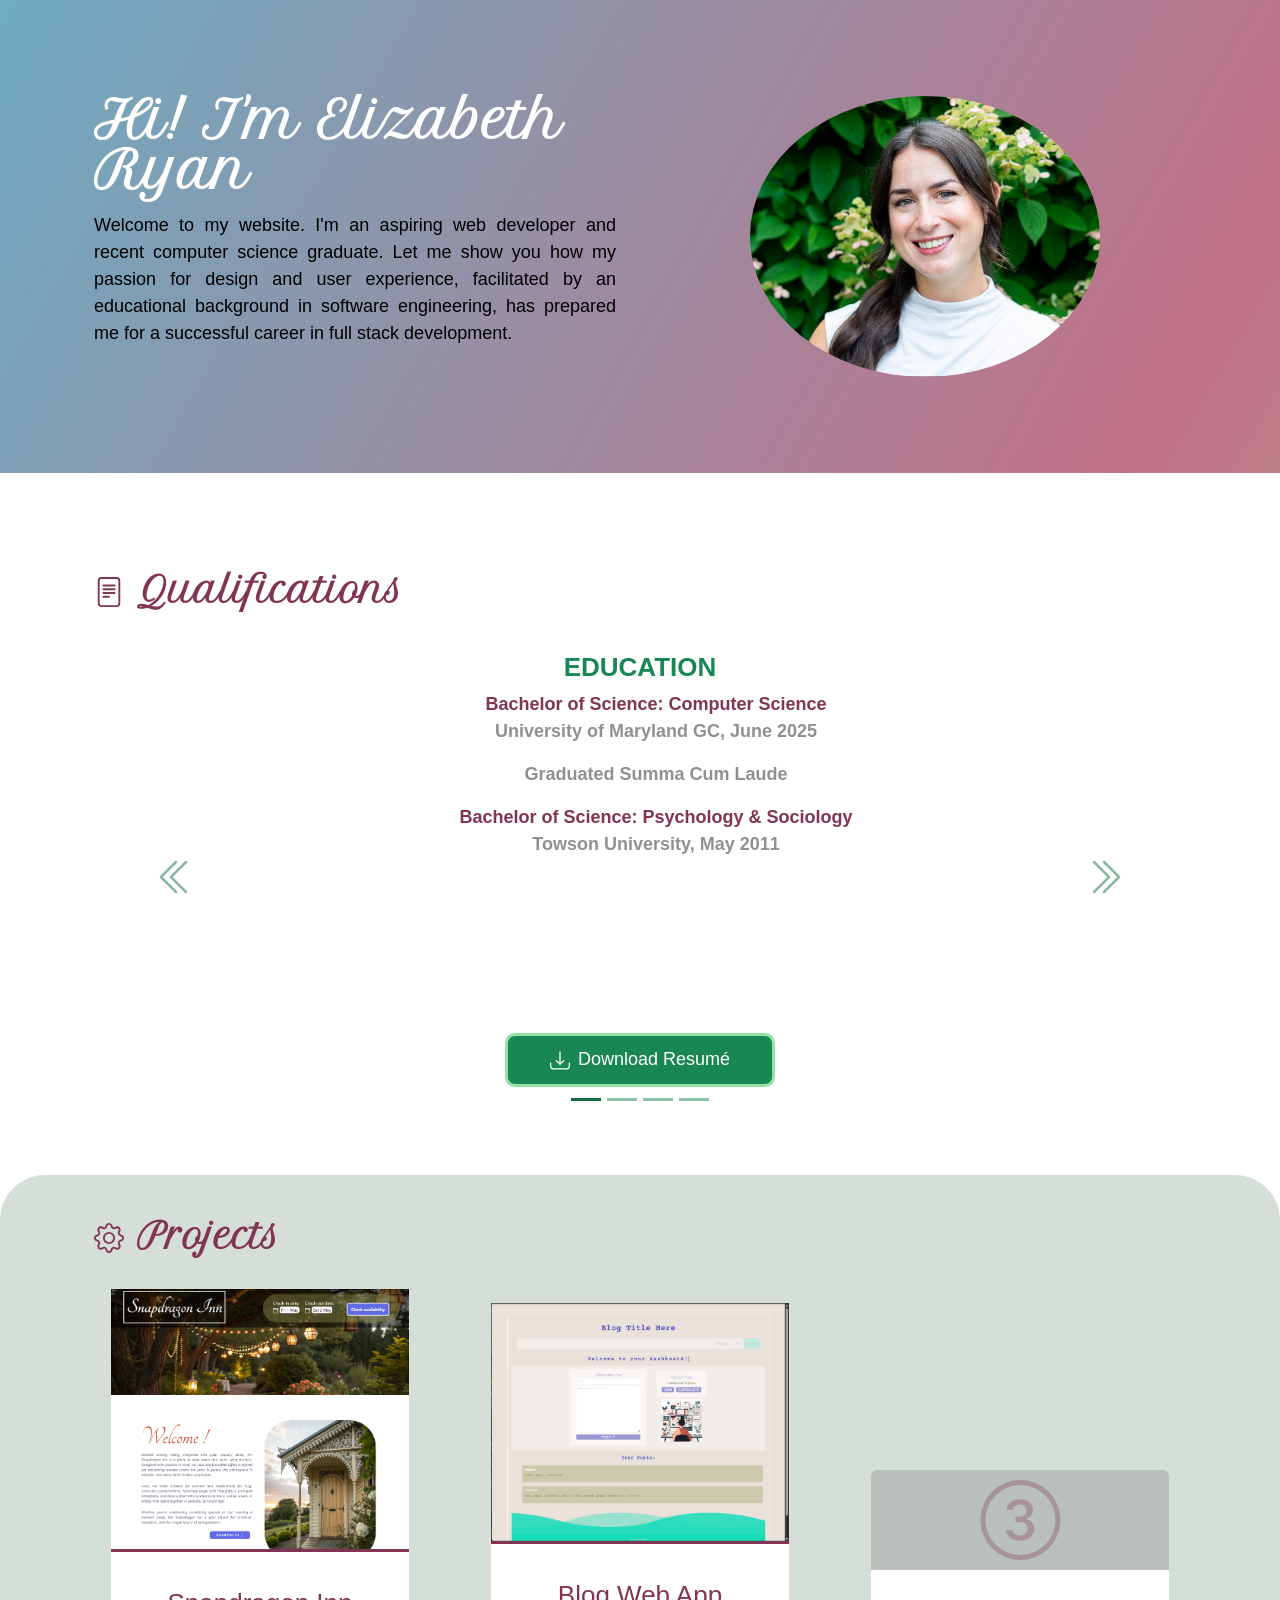
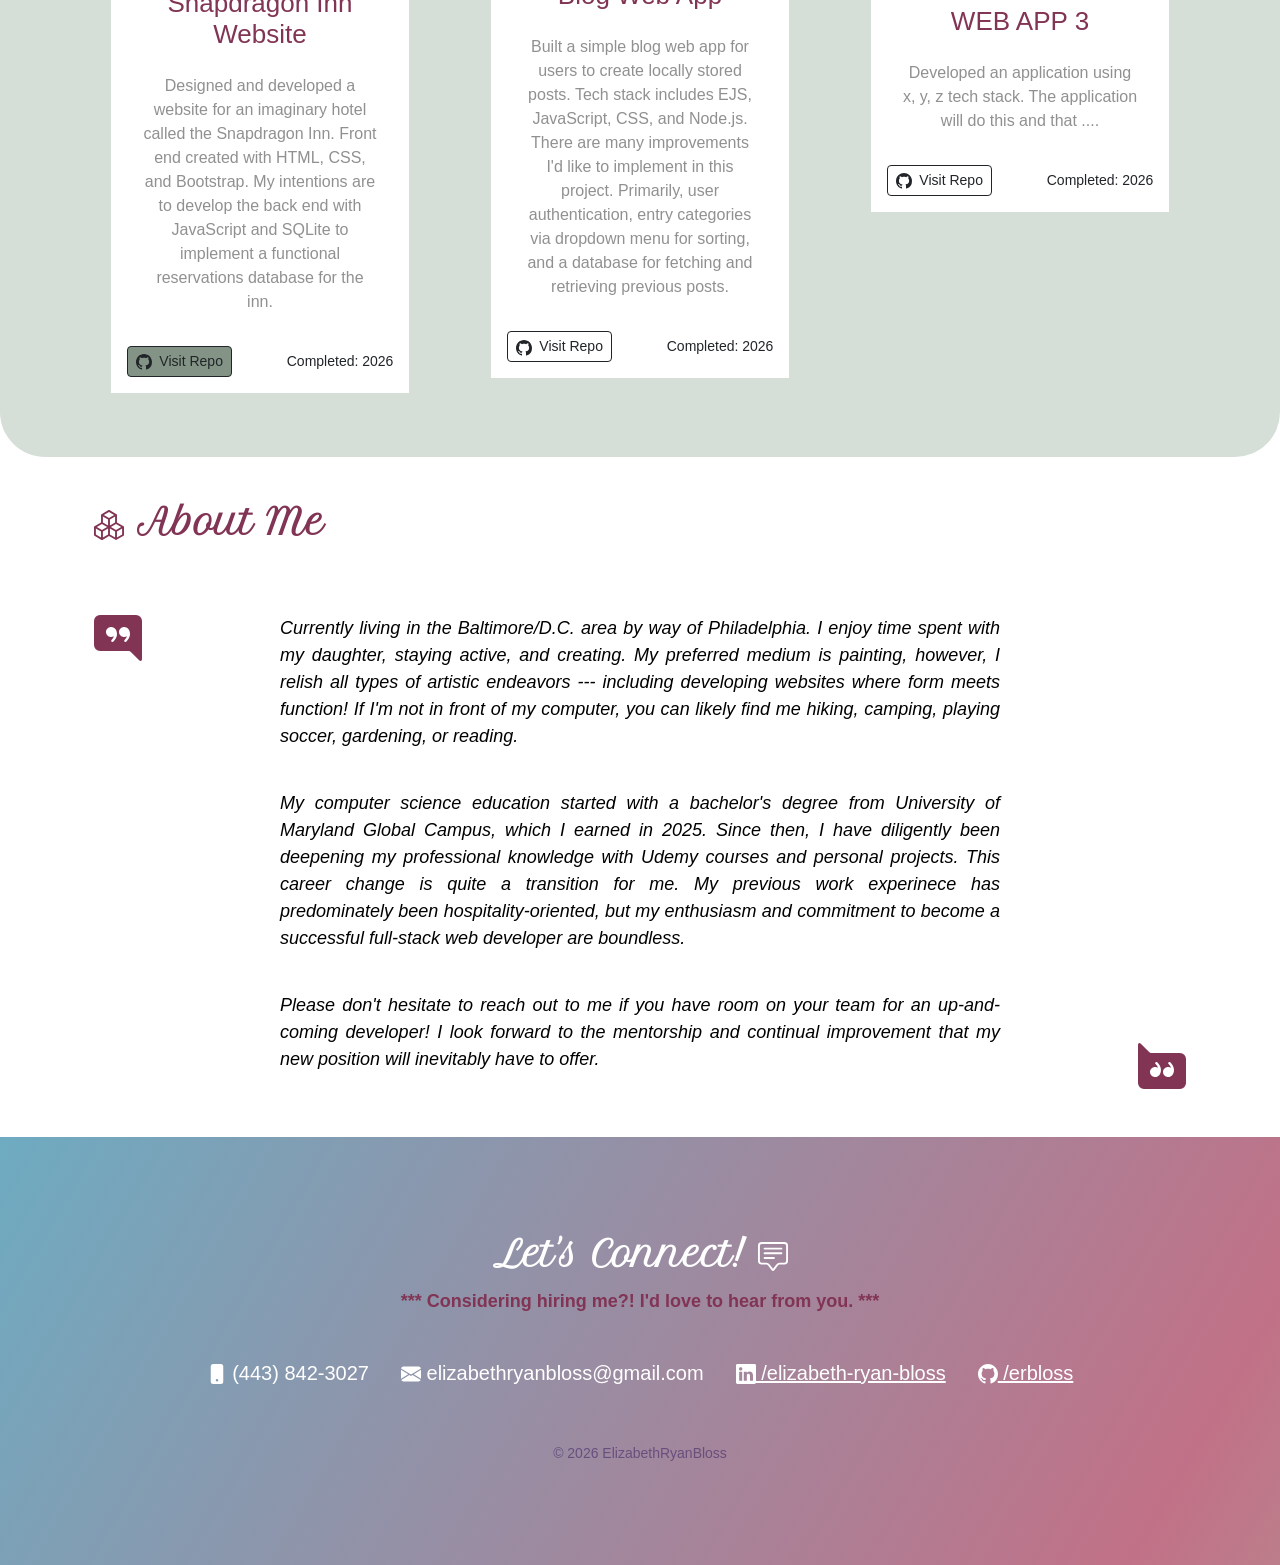
==== commit 8c038ef0: "Project 2 updated" ====
--- a/index.html
+++ b/index.html
@@ -208,8 +208,8 @@
 
                         <div class="col project-col d-flex">
                             <div class="card">
-                                <a href=https://github.com/erbloss/Snapdragon_Inn_Website><img
-                                        src="./images/snapdragon_screenshot.png"></a>
+                                <a href=https://github.com/erbloss/Snapdragon_Inn_Website>
+                                    <img src="./images/snapdragon_screenshot.png"></a>
                                 <div class="card-body">
                                     <h3>Snapdragon Inn Website</h3>
                                     <p class="card-text">
@@ -235,14 +235,17 @@
 
                         <div class="col project-col d-flex justify-content-center">
                             <div class="card">
-                                <svg xmlns="http://www.w3.org/2000/svg" class="bi bi-2-circle" viewBox="0 0 16 16">
-                                    <path
-                                        d="M1 8a7 7 0 1 0 14 0A7 7 0 0 0 1 8m15 0A8 8 0 1 1 0 8a8 8 0 0 1 16 0M6.646 6.24v.07H5.375v-.064c0-1.213.879-2.402 2.637-2.402 1.582 0 2.613.949 2.613 2.215 0 1.002-.6 1.667-1.287 2.43l-.096.107-1.974 2.22v.077h3.498V12H5.422v-.832l2.97-3.293c.434-.475.903-1.008.903-1.705 0-.744-.557-1.236-1.313-1.236-.843 0-1.336.615-1.336 1.306" />
-                                </svg>
+                                <a href="https://github.com/erbloss/BlogSample"><img
+                                        src="./images/blogSiteScreenshot_home.png"></a>
                                 <div class="card-body">
-                                    <h3>WEB APP 2</h3>
-                                    <p class="card-text">Developed an application using x, y, z tech stack. The
-                                        application will do this and that .... </p>
+                                    <h3>Blog Web App</h3>
+                                    <p class="card-text">
+                                        Built a simple blog web app for users to create locally stored posts. Tech stack
+                                        includes EJS, JavaScript, CSS, and Node.js.
+                                        There are many improvements I'd like to implement in this project. Primarily,
+                                        user authentication, entry categories via dropdown menu for sorting, and a
+                                        database for fetching and retrieving previous posts.
+                                    </p>
                                     <div class="d-flex justify-content-between align-items-center">
                                         <div class="btn-group">
                                             <button type="button" class="btn btn-sm btn-outline-dark">
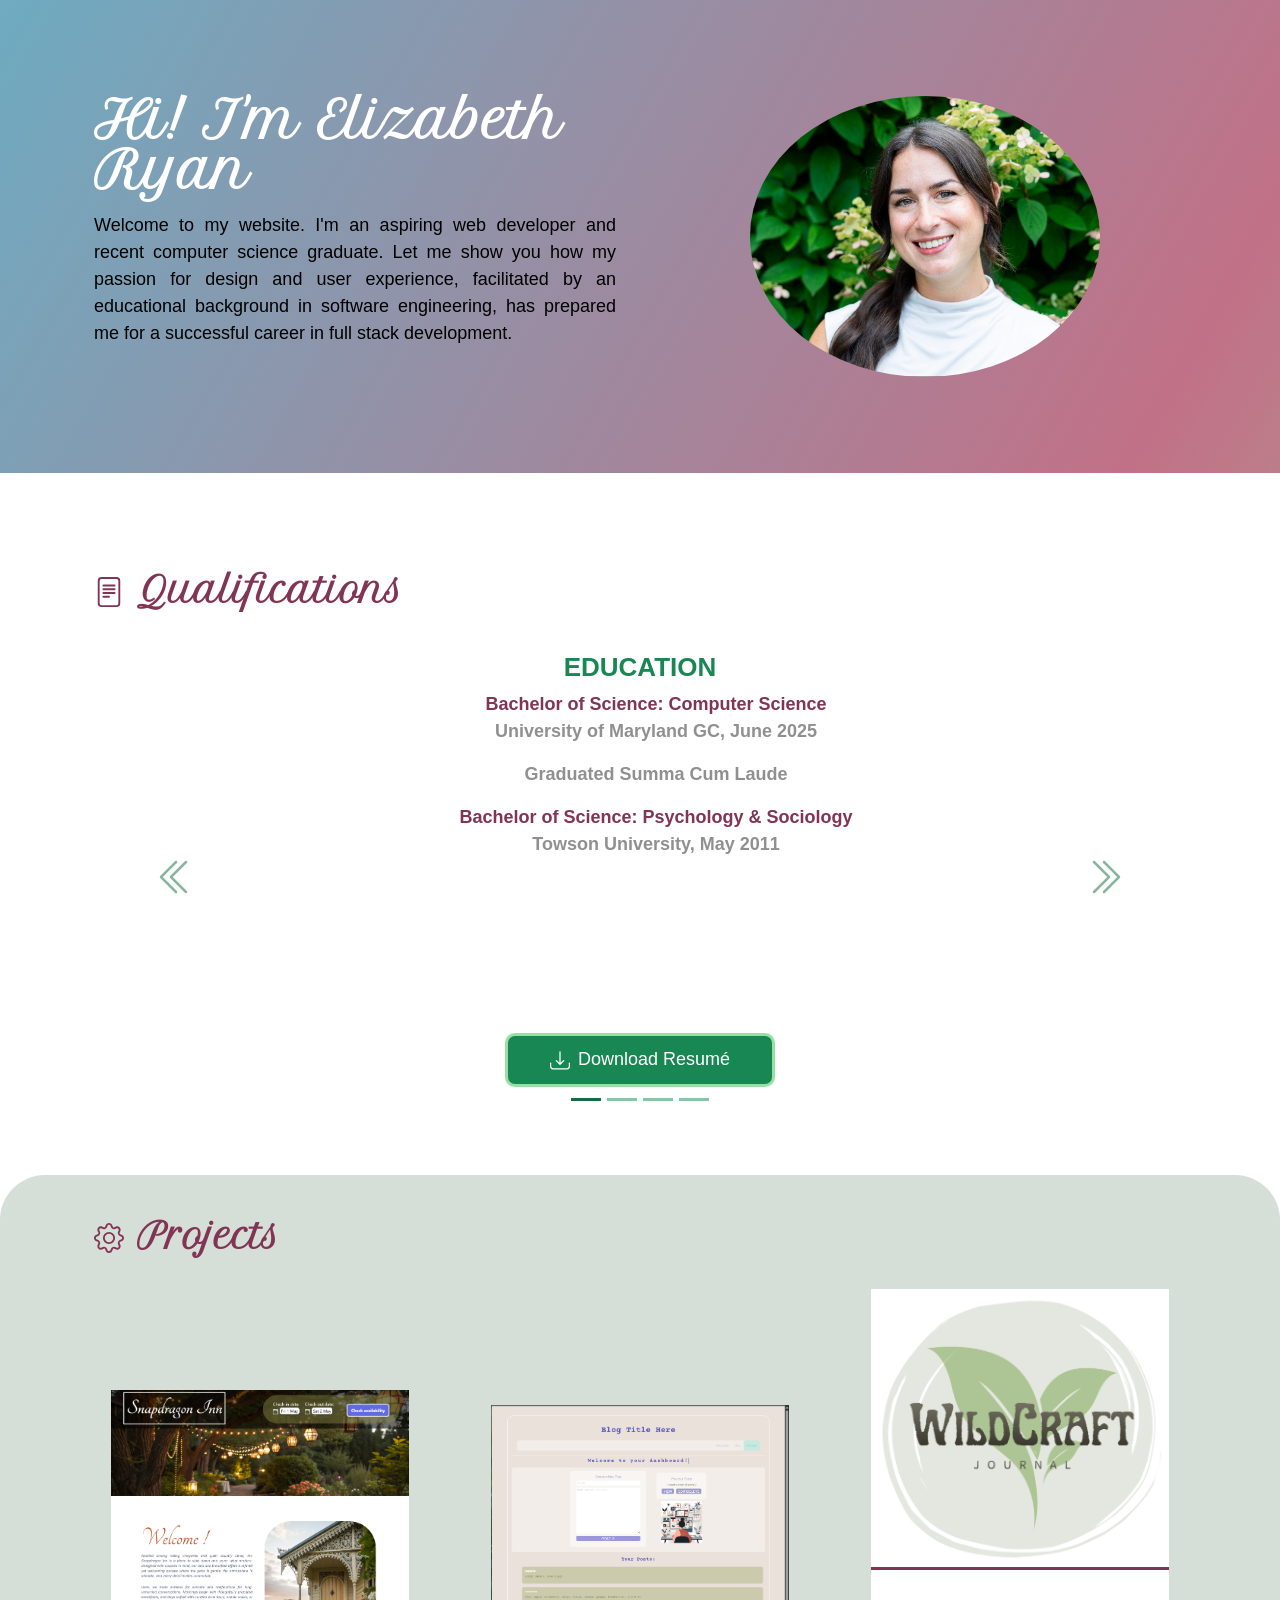
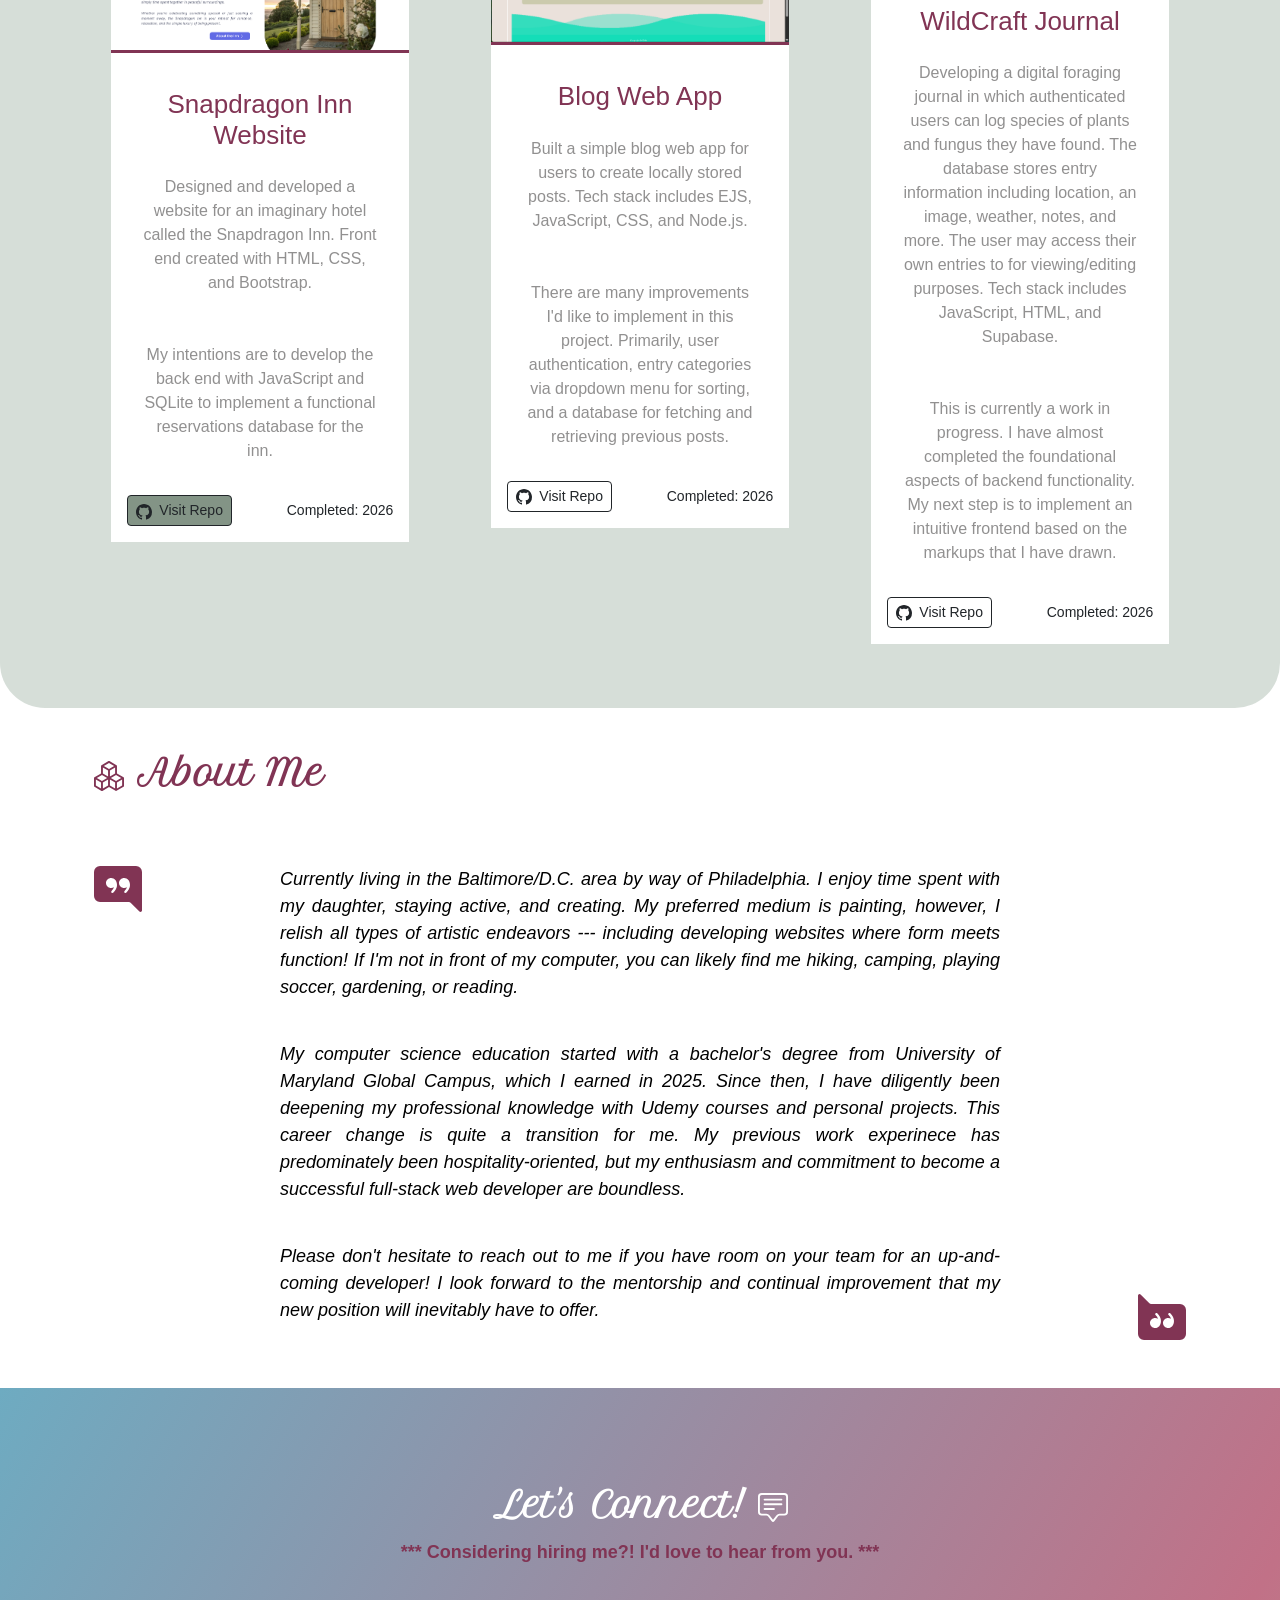
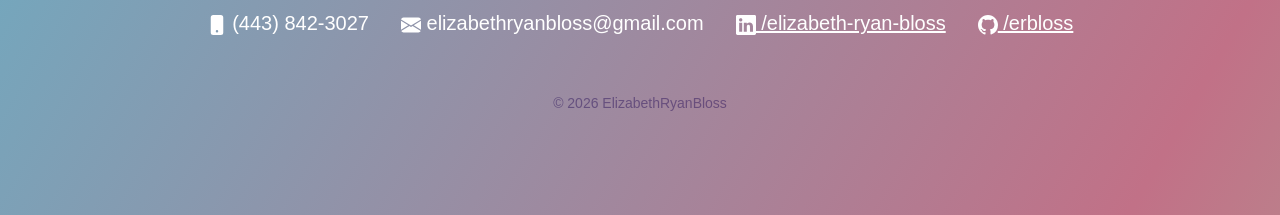
==== commit 589223f9: "Update project 3 and minor styling fixes across all project cards" ====
--- a/index.html
+++ b/index.html
@@ -211,12 +211,18 @@
                                 <a href=https://github.com/erbloss/Snapdragon_Inn_Website>
                                     <img src="./images/snapdragon_screenshot.png"></a>
                                 <div class="card-body">
+
                                     <h3>Snapdragon Inn Website</h3>
+
                                     <p class="card-text">
                                         Designed and developed a website for an imaginary hotel called the Snapdragon
-                                        Inn. Front end created with HTML, CSS, and Bootstrap. My intentions are to
+                                        Inn. Front end created with HTML, CSS, and Bootstrap.
+                                    </p>
+                                    <p class="card-text">
+                                        My intentions are to
                                         develop the back end with JavaScript and SQLite to implement a functional
                                         reservations database for the inn.</p>
+
                                     <div class="d-flex justify-content-between align-items-center">
                                         <div class="btn-group">
                                             <a type="button" class="btn btn-sm btn-outline-dark"
@@ -238,14 +244,19 @@
                                 <a href="https://github.com/erbloss/BlogSample"><img
                                         src="./images/blogSiteScreenshot_home.png"></a>
                                 <div class="card-body">
+
                                     <h3>Blog Web App</h3>
+
                                     <p class="card-text">
                                         Built a simple blog web app for users to create locally stored posts. Tech stack
                                         includes EJS, JavaScript, CSS, and Node.js.
+                                    </p>
+                                    <p class="card-text">
                                         There are many improvements I'd like to implement in this project. Primarily,
                                         user authentication, entry categories via dropdown menu for sorting, and a
                                         database for fetching and retrieving previous posts.
                                     </p>
+
                                     <div class="d-flex justify-content-between align-items-center">
                                         <div class="btn-group">
                                             <button type="button" class="btn btn-sm btn-outline-dark">
@@ -263,15 +274,23 @@
 
                         <div class="col project-col d-flex justify-content-center">
                             <div class="card">
-                                <svg xmlns="http://www.w3.org/2000/svg" class="bi bi-3-circle" viewBox="0 0 16 16">
-                                    <path
-                                        d="M7.918 8.414h-.879V7.342h.838c.78 0 1.348-.522 1.342-1.237 0-.709-.563-1.195-1.348-1.195-.79 0-1.312.498-1.348 1.055H5.275c.036-1.137.95-2.115 2.625-2.121 1.594-.012 2.608.885 2.637 2.062.023 1.137-.885 1.776-1.482 1.875v.07c.703.07 1.71.64 1.734 1.917.024 1.459-1.277 2.396-2.93 2.396-1.705 0-2.707-.967-2.754-2.144H6.33c.059.597.68 1.06 1.541 1.066.973.006 1.6-.563 1.588-1.354-.006-.779-.621-1.318-1.541-1.318" />
-                                    <path d="M16 8A8 8 0 1 1 0 8a8 8 0 0 1 16 0M1 8a7 7 0 1 0 14 0A7 7 0 0 0 1 8" />
-                                </svg>
+                                <a href="https://github.com/erbloss/GatherWild-Journal">
+                                    <img src="./images/WildCraft_logo.png">
+                                </a>
                                 <div class="card-body">
-                                    <h3>WEB APP 3</h3>
-                                    <p class="card-text">Developed an application using x, y, z tech stack. The
-                                        application will do this and that ....</p>
+                                    <h3>WildCraft Journal</h3>
+                                    <p class="card-text">
+                                        Developing a digital foraging journal in which authenticated users can log
+                                        species of plants and fungus they have found. The database stores entry
+                                        information including location, an image, weather, notes, and more. The user may
+                                        access their own entries to for viewing/editing purposes. Tech stack includes
+                                        JavaScript, HTML, and Supabase.
+                                    </p>
+                                    <p class="card-text">
+                                        This is currently a work in progress. I have almost completed the foundational
+                                        aspects of backend functionality. My next step is to implement an intuitive
+                                        frontend based on the markups that I have drawn.
+                                    </p>
                                     <div class="d-flex justify-content-between align-items-center">
                                         <div class="btn-group">
                                             <button type="button" class="btn btn-sm btn-outline-dark">
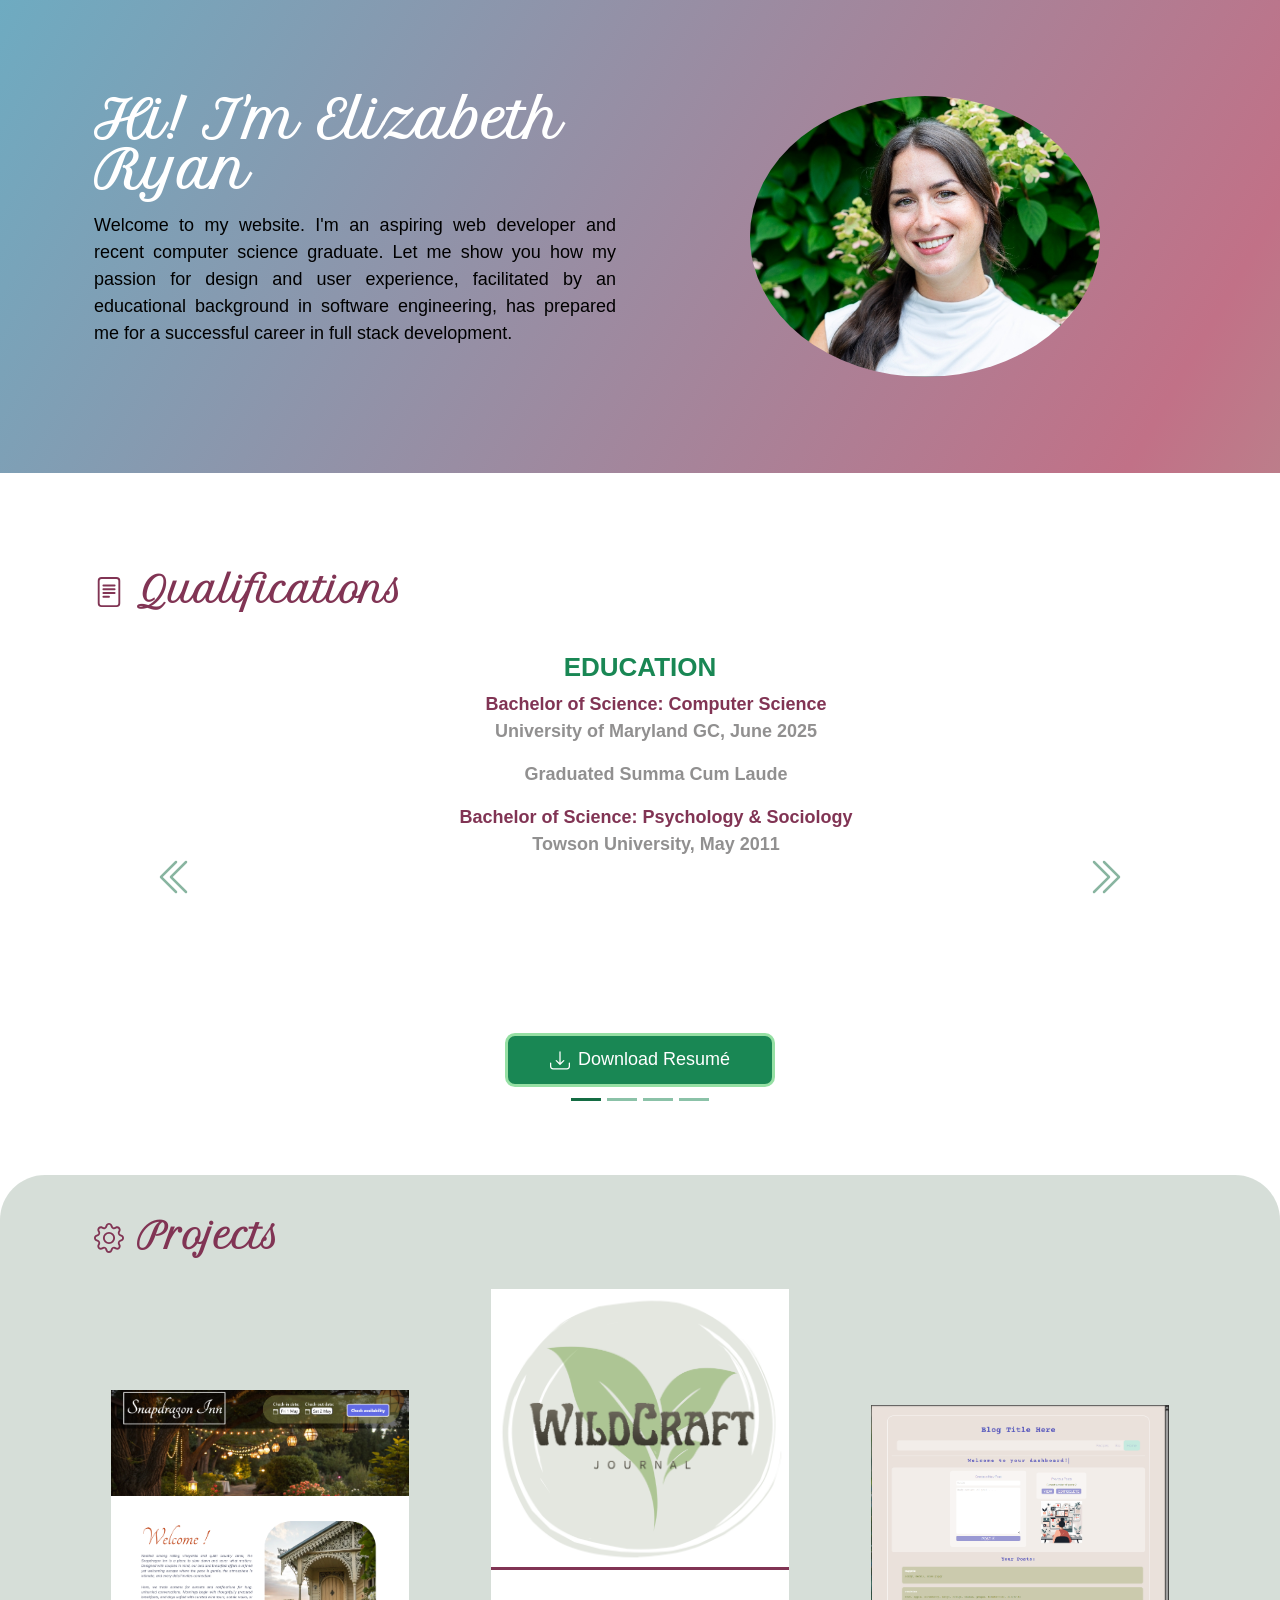
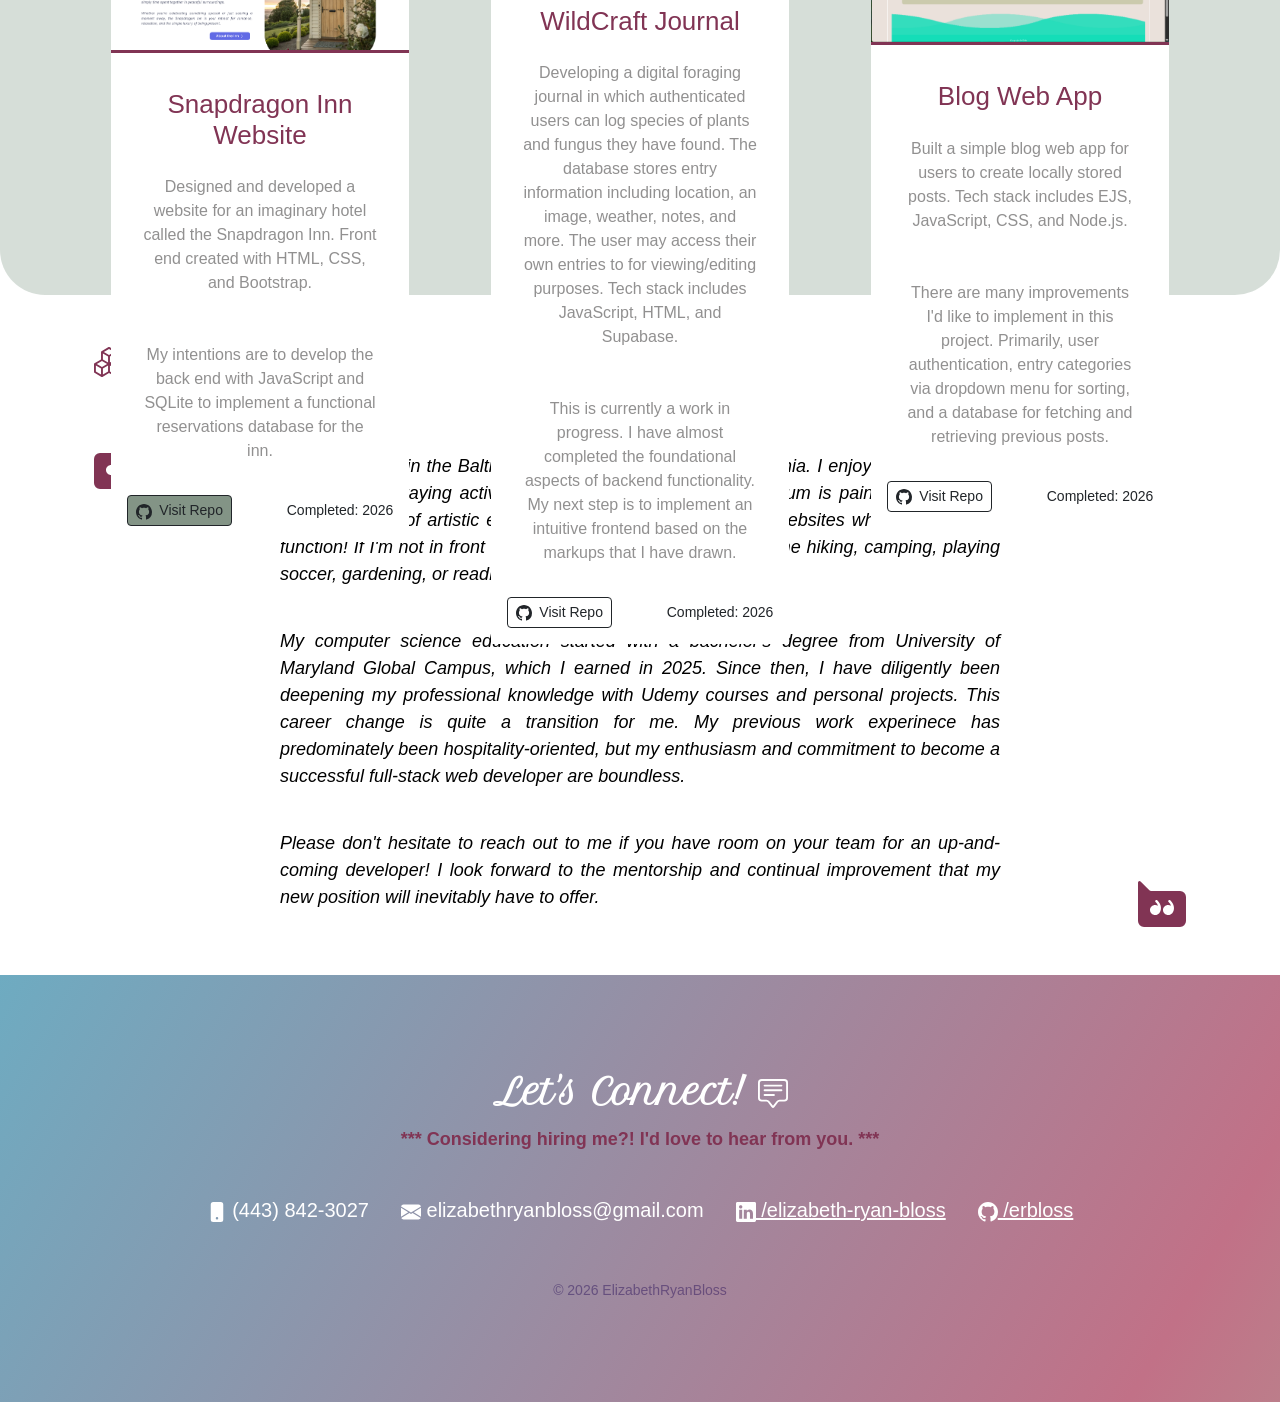
==== commit 58f2d15d: "Project 3 added.  Attempt to shrink layout to fit section swithin viewport" ====
--- a/index.html
+++ b/index.html
@@ -26,8 +26,10 @@
                         alt="profile picture" loading="lazy">
                 </div>
                 <div class="col-lg-6">
-                    <h1 class="fw-bold lh-1 mb-3">Hi! I'm Elizabeth Ryan</h1>
-                    <p class="lead">Welcome to my website. I'm an aspiring web developer and recent computer science
+                    <h1 class="fw-bold lh-1 mb-3">
+                        Hi! I'm Elizabeth Ryan</h1>
+                    <p class="lead">
+                        Welcome to my website. I'm an aspiring web developer and recent computer science
                         graduate. Let me show you how my passion for design and user experience, facilitated by an
                         educational background in software engineering, has prepared me for a successful career in full
                         stack development. </p>
@@ -202,10 +204,12 @@
                     </svg>
                     <strong>Projects </strong>
                 </h2>
+
                 <div class="project-row pb-5">
 
                     <div class="row row-cols-1  row-cols-md-3 g-5 justify-content-center">
 
+                        <!-- Project 1 -->
                         <div class="col project-col d-flex">
                             <div class="card">
                                 <a href=https://github.com/erbloss/Snapdragon_Inn_Website>
@@ -239,24 +243,26 @@
                             </div>
                         </div>
 
+                        <!-- Project 2 -->
                         <div class="col project-col d-flex justify-content-center">
                             <div class="card">
-                                <a href="https://github.com/erbloss/BlogSample"><img
-                                        src="./images/blogSiteScreenshot_home.png"></a>
+                                <a href="https://github.com/erbloss/GatherWild-Journal">
+                                    <img src="./images/WildCraft_logo.png">
+                                </a>
                                 <div class="card-body">
-
-                                    <h3>Blog Web App</h3>
-
-                                    <p class="card-text">
-                                        Built a simple blog web app for users to create locally stored posts. Tech stack
-                                        includes EJS, JavaScript, CSS, and Node.js.
+                                    <h3>WildCraft Journal</h3>
+                                    <p class="card-text">
+                                        Developing a digital foraging journal in which authenticated users can log
+                                        species of plants and fungus they have found. The database stores entry
+                                        information including location, an image, weather, notes, and more. The user may
+                                        access their own entries to for viewing/editing purposes. Tech stack includes
+                                        JavaScript, HTML, and Supabase.
                                     </p>
                                     <p class="card-text">
-                                        There are many improvements I'd like to implement in this project. Primarily,
-                                        user authentication, entry categories via dropdown menu for sorting, and a
-                                        database for fetching and retrieving previous posts.
+                                        This is currently a work in progress. I have almost completed the foundational
+                                        aspects of backend functionality. My next step is to implement an intuitive
+                                        frontend based on the markups that I have drawn.
                                     </p>
-
                                     <div class="d-flex justify-content-between align-items-center">
                                         <div class="btn-group">
                                             <button type="button" class="btn btn-sm btn-outline-dark">
@@ -272,25 +278,25 @@
                             </div>
                         </div>
 
+                        <!-- Project 3 -->
                         <div class="col project-col d-flex justify-content-center">
                             <div class="card">
-                                <a href="https://github.com/erbloss/GatherWild-Journal">
-                                    <img src="./images/WildCraft_logo.png">
-                                </a>
+                                <a href="https://github.com/erbloss/BlogSample"><img
+                                        src="./images/blogSiteScreenshot_home.png"></a>
                                 <div class="card-body">
-                                    <h3>WildCraft Journal</h3>
-                                    <p class="card-text">
-                                        Developing a digital foraging journal in which authenticated users can log
-                                        species of plants and fungus they have found. The database stores entry
-                                        information including location, an image, weather, notes, and more. The user may
-                                        access their own entries to for viewing/editing purposes. Tech stack includes
-                                        JavaScript, HTML, and Supabase.
+
+                                    <h3>Blog Web App</h3>
+
+                                    <p class="card-text">
+                                        Built a simple blog web app for users to create locally stored posts. Tech stack
+                                        includes EJS, JavaScript, CSS, and Node.js.
                                     </p>
                                     <p class="card-text">
-                                        This is currently a work in progress. I have almost completed the foundational
-                                        aspects of backend functionality. My next step is to implement an intuitive
-                                        frontend based on the markups that I have drawn.
+                                        There are many improvements I'd like to implement in this project. Primarily,
+                                        user authentication, entry categories via dropdown menu for sorting, and a
+                                        database for fetching and retrieving previous posts.
                                     </p>
+
                                     <div class="d-flex justify-content-between align-items-center">
                                         <div class="btn-group">
                                             <button type="button" class="btn btn-sm btn-outline-dark">
--- a/style.css
+++ b/style.css
@@ -61,6 +61,10 @@
   font-family: 'Gill Sans', 'Gill Sans MT', Calibri, 'Trebuchet MS', sans-serif;
 }
 
+section {
+  max-height: 80vh;
+}
+
 h1 {
   font-size: 50px;
   font-family: "petit formal script";
@@ -80,6 +84,10 @@
 
 p {
   color: #605f5fb1;
+}
+
+button {
+  background-color: #605f5fb1;
 }
 
 
